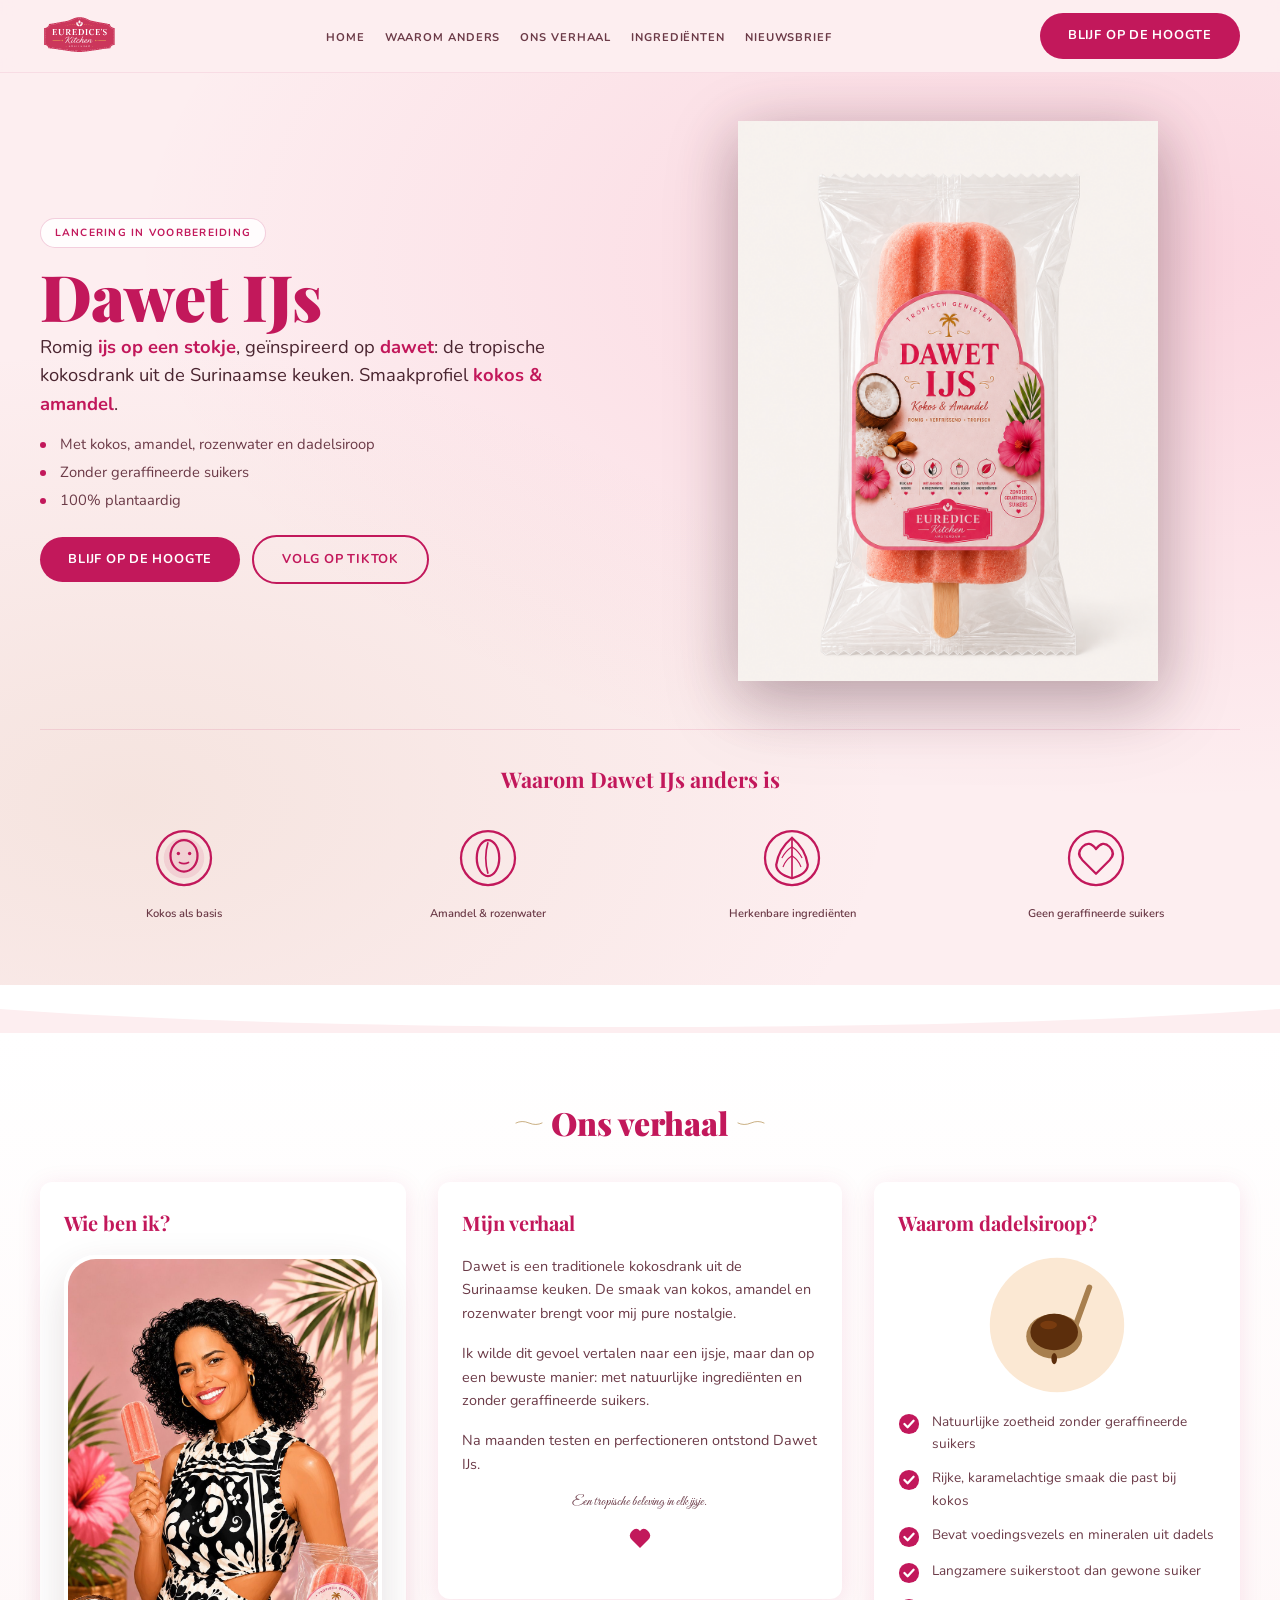
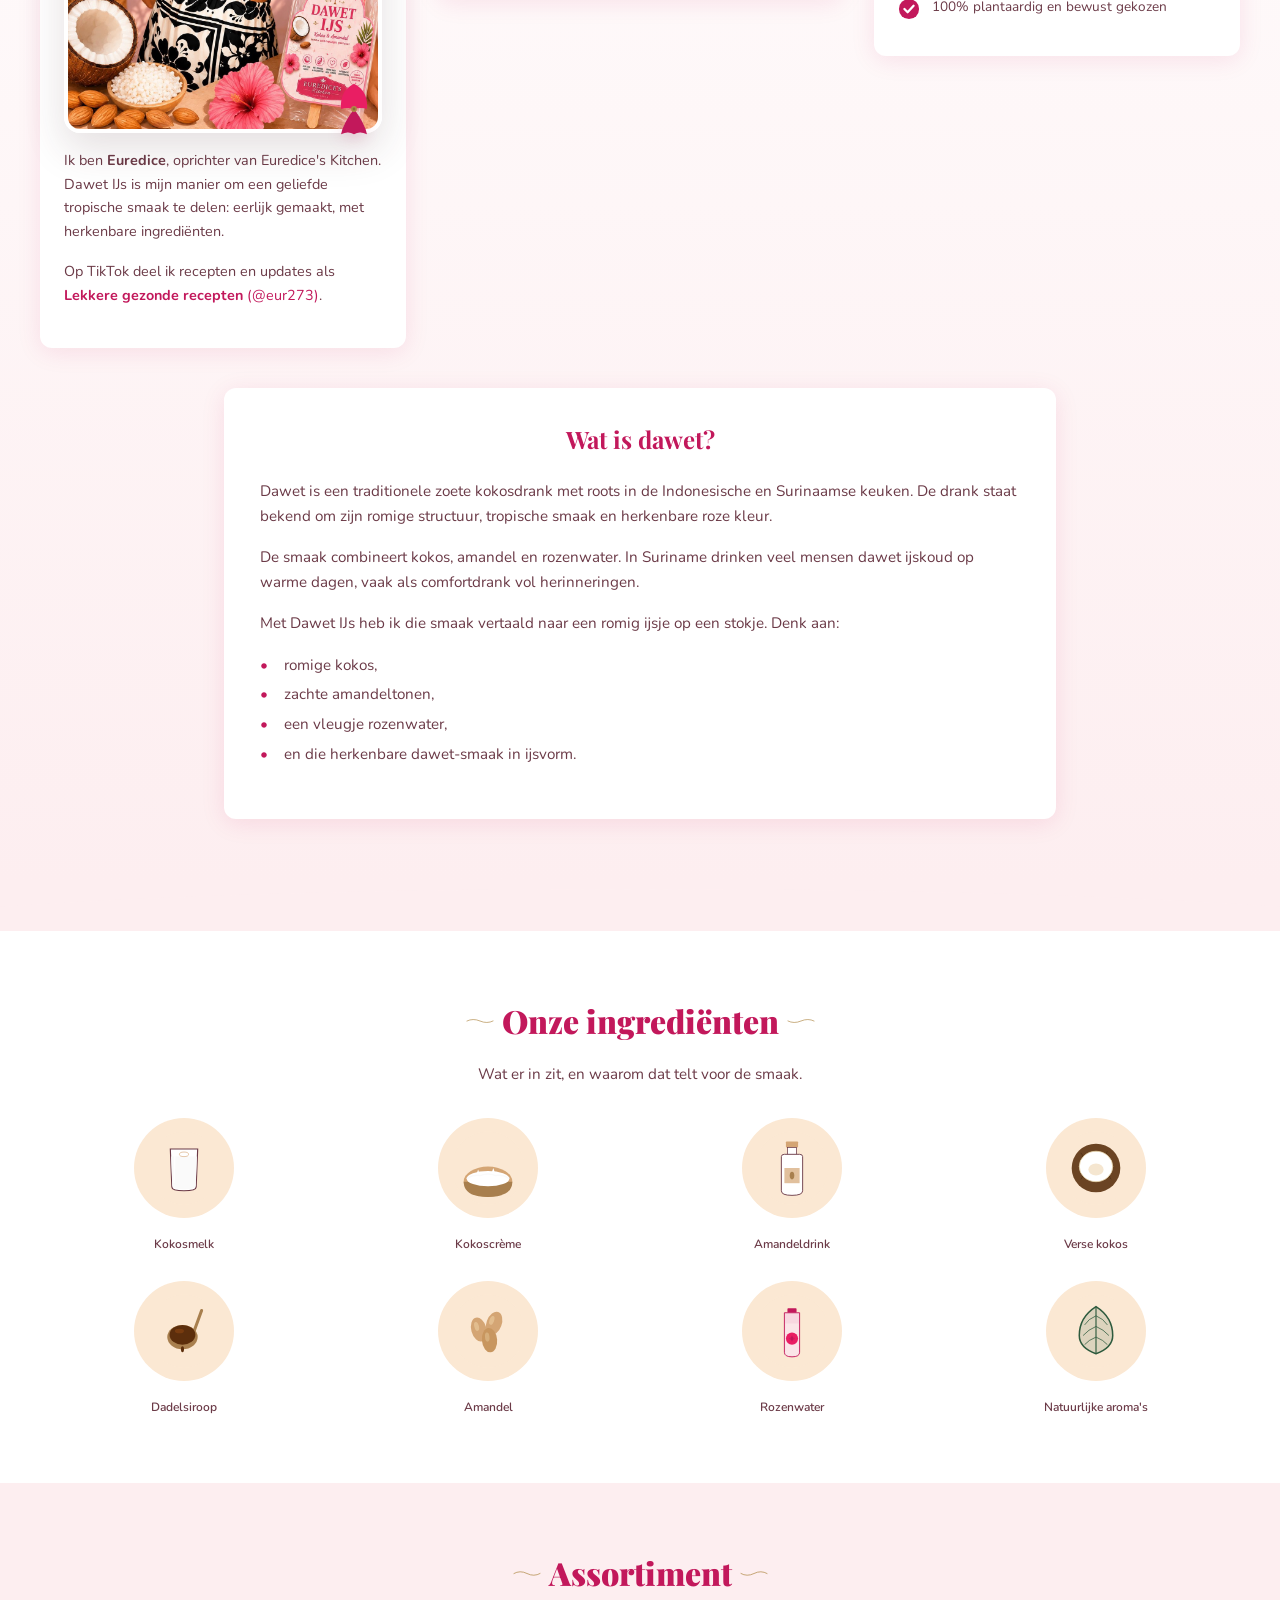
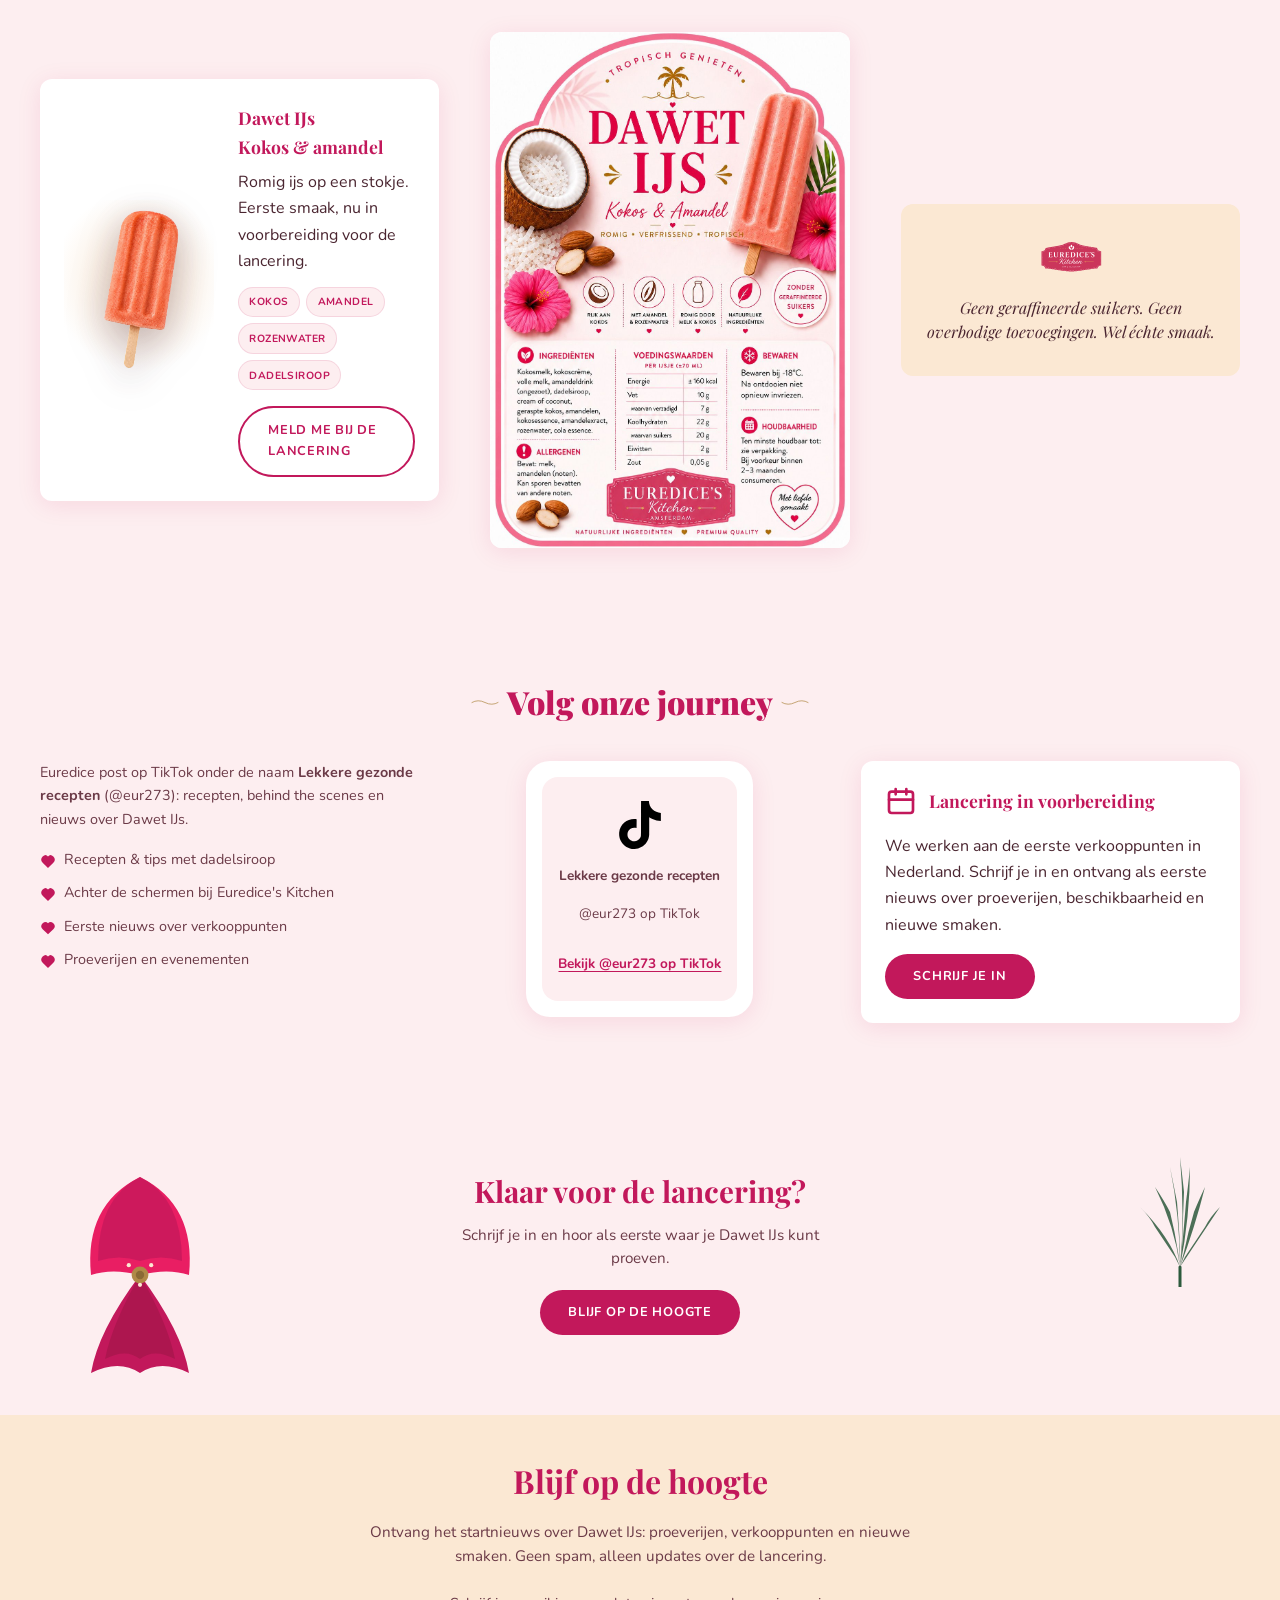
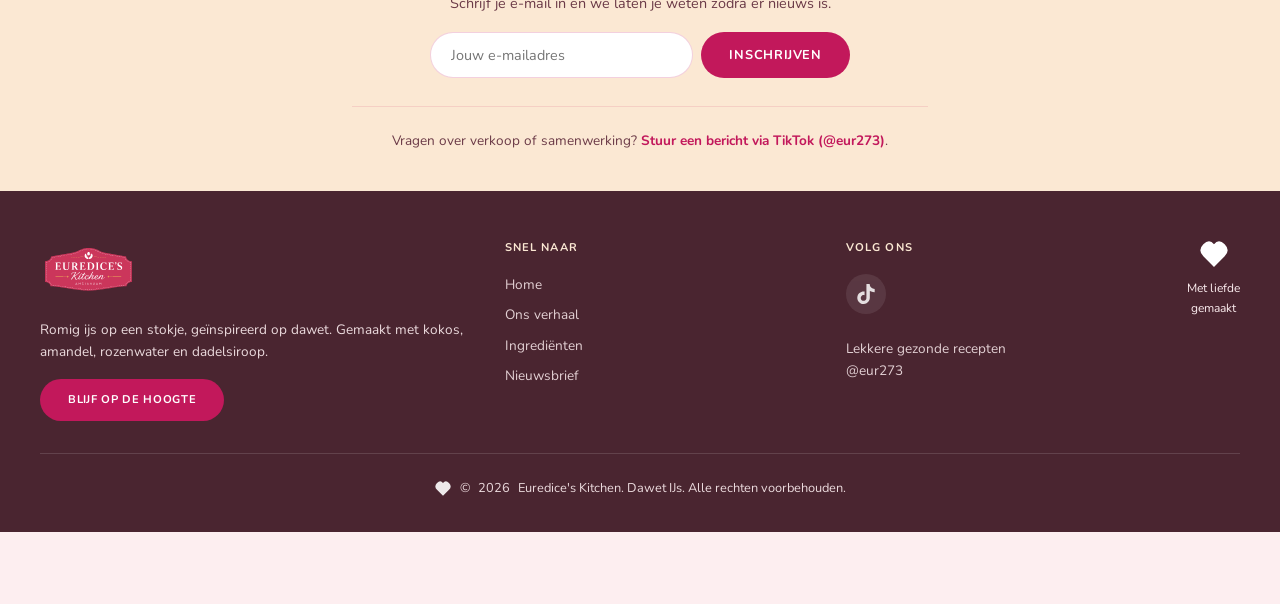
==== index.html @ ae1cb375 "Replace hero packaging photo with new product image Co-authored-by: Cursor <cursoragent@cursor.com>" ====
<!DOCTYPE html>
<html lang="nl">
<head>
  <meta charset="UTF-8">
  <meta name="viewport" content="width=device-width, initial-scale=1.0">
  <meta name="description" content="Dawet IJs: romig ijs op een stokje, geïnspireerd op dawet. Met kokos, amandel, rozenwater en dadelsiroop, zonder geraffineerde suikers. Schrijf je in voor het startnieuws.">
  <title>Dawet IJs | Romig ijs op een stokje | Euredice's Kitchen</title>
  <link rel="icon" href="assets/logo/euredices-kitchen-logo.svg" type="image/svg+xml">
  <link rel="preconnect" href="https://fonts.googleapis.com">
  <link rel="preconnect" href="https://fonts.gstatic.com" crossorigin>
  <link href="https://fonts.googleapis.com/css2?family=Great+Vibes&family=Nunito:wght@400;600;700&family=Playfair+Display:wght@700;900&display=swap" rel="stylesheet">
  <link rel="stylesheet" href="css/styles.css">
</head>
<body class="has-mobile-bar">

  <header class="site-header">
    <div class="container header-inner">
      <a href="#home" class="logo-link" aria-label="Euredice's Kitchen, naar boven">
        <img src="assets/logo/euredices-kitchen-logo.svg" alt="Euredice's Kitchen" width="1536" height="1024">
      </a>
      <nav class="main-nav" id="main-nav" aria-label="Hoofdnavigatie">
        <ul>
          <li><a href="#home">Home</a></li>
          <li><a href="#waarom">Waarom anders</a></li>
          <li><a href="#verhaal">Ons verhaal</a></li>
          <li><a href="#ingredienten">Ingrediënten</a></li>
          <li><a href="#nieuwsbrief">Nieuwsbrief</a></li>
        </ul>
        <p class="nav-mobile-cta">
          <a href="#nieuwsbrief" class="btn btn-primary">Blijf op de hoogte</a>
        </p>
      </nav>
      <a href="#nieuwsbrief" class="btn btn-primary header-cta">Blijf op de hoogte</a>
      <button type="button" class="nav-toggle" aria-label="Menu openen" aria-expanded="false" id="nav-toggle">
        <span></span><span></span><span></span>
      </button>
    </div>
  </header>

  <main>
    <!-- Hero -->
    <section class="hero section" id="home">
      <div class="container">
        <div class="hero-grid">
          <div class="hero-content">
            <p class="hero-badge">Lancering in voorbereiding</p>
            <h1 class="hero-title">Dawet IJs</h1>
            <p class="hero-lead">
              Romig <strong>ijs op een stokje</strong>, geïnspireerd op <strong>dawet</strong>: de tropische
              kokosdrank uit de Surinaamse keuken. Smaakprofiel <strong>kokos &amp; amandel</strong>.
            </p>
            <ul class="hero-points">
              <li>Met kokos, amandel, rozenwater en dadelsiroop</li>
              <li>Zonder geraffineerde suikers</li>
              <li>100% plantaardig</li>
            </ul>
            <div class="hero-actions">
              <a href="#nieuwsbrief" class="btn btn-primary">Blijf op de hoogte</a>
              <a href="https://www.tiktok.com/@eur273" class="btn btn-outline" target="_blank" rel="noopener noreferrer">Volg op TikTok</a>
            </div>
          </div>
          <div class="hero-visual">
            <div class="hero-product" aria-label="Dawet IJs verpakking kokos en amandel">
              <picture>
                <source
                  type="image/png"
                  srcset="assets/images/products/verpakking-voorkant.png 1086w">
                <img
                  class="hero-product__img"
                  src="assets/images/products/verpakking-voorkant.jpg"
                  srcset="assets/images/products/verpakking-voorkant.jpg 1086w"
                  sizes="(max-width: 480px) min(90vw, 360px), 420px"
                  width="1086"
                  height="1448"
                  alt="Dawet IJs verpakking, kokos en amandel"
                  fetchpriority="high"
                  decoding="async">
              </picture>
            </div>
          </div>
        </div>

        <div class="hero-why" id="waarom">
          <h2 class="hero-why__title">Waarom Dawet IJs anders is</h2>
          <div class="benefits-row">
            <article class="benefit-item">
              <img src="assets/benefits/benefit-coconut.svg" alt="" width="72" height="72">
              <p>Kokos als basis</p>
            </article>
            <article class="benefit-item">
              <img src="assets/benefits/benefit-almond.svg" alt="" width="72" height="72">
              <p>Amandel &amp; rozenwater</p>
            </article>
            <article class="benefit-item">
              <img src="assets/benefits/benefit-natural.svg" alt="" width="72" height="72">
              <p>Herkenbare ingrediënten</p>
            </article>
            <article class="benefit-item">
              <img src="assets/benefits/benefit-no-sugar.svg" alt="" width="72" height="72">
              <p>Geen geraffineerde suikers</p>
            </article>
          </div>
        </div>

      </div>
    </section>

    <div class="wave-divider wave-divider--down" aria-hidden="true"></div>

    <!-- About & story & dates -->
    <section class="section section--cream" id="verhaal">
      <div class="container">
        <h2 class="section-title">
          <img src="assets/icons/ornament-left.svg" alt="" class="ornament" width="28" height="28" aria-hidden="true">
          Ons verhaal
          <img src="assets/icons/ornament-right.svg" alt="" class="ornament" width="28" height="28" aria-hidden="true">
        </h2>
        <div class="about-row">
          <article class="about-card">
            <h2>Wie ben ik?</h2>
            <div class="portrait-frame">
              <img
                class="portrait-frame__photo"
                src="assets/images/people/euredice.jpg"
                srcset="assets/images/people/euredice.jpg 1023w"
                sizes="(max-width: 480px) 88vw, 380px"
                width="1023"
                height="1537"
                alt="Euredice, oprichter van Euredice's Kitchen, met Dawet IJs"
                loading="lazy"
                decoding="async">
              <img src="assets/decoratives/hibiscus-small.svg" alt="" class="portrait-frame__accent" width="72" aria-hidden="true">
            </div>
            <p>
              Ik ben <strong>Euredice</strong>, oprichter van Euredice's Kitchen. Dawet IJs is mijn manier om
              een geliefde tropische smaak te delen: eerlijk gemaakt, met herkenbare ingrediënten.
            </p>
            <p class="tiktok-account">
              Op TikTok deel ik recepten en updates als
              <a href="https://www.tiktok.com/@eur273" target="_blank" rel="noopener noreferrer"><strong>Lekkere gezonde recepten</strong> (@eur273)</a>.
            </p>
          </article>

          <article class="story-card">
            <h2>Mijn verhaal</h2>
            <p>
              Dawet is een traditionele kokosdrank uit de Surinaamse keuken. De smaak van kokos,
              amandel en rozenwater brengt voor mij pure nostalgie.
            </p>
            <p>
              Ik wilde dit gevoel vertalen naar een ijsje, maar dan op een bewuste manier: met
              natuurlijke ingrediënten en zonder geraffineerde suikers.
            </p>
            <p>Na maanden testen en perfectioneren ontstond Dawet IJs.</p>
            <p class="story-script">Een tropische beleving in elk ijsje.</p>
            <p class="story-card__heart" aria-hidden="true">
              <img src="assets/icons/heart.svg" alt="" width="24" height="24">
            </p>
          </article>

          <article class="dates-card" id="dadelsiroop">
            <h2>Waarom dadelsiroop?</h2>
            <div class="dates-visual">
              <img src="assets/ingredients/ingredient-dadelsiroop.svg" alt="Dadelsiroop illustratie" width="140" height="140">
            </div>
            <ul class="dates-list">
              <li>
                <img src="assets/icons/check-circle.svg" alt="" width="22" height="22">
                <span>Natuurlijke zoetheid zonder geraffineerde suikers</span>
              </li>
              <li>
                <img src="assets/icons/check-circle.svg" alt="" width="22" height="22">
                <span>Rijke, karamelachtige smaak die past bij kokos</span>
              </li>
              <li>
                <img src="assets/icons/check-circle.svg" alt="" width="22" height="22">
                <span>Bevat voedingsvezels en mineralen uit dadels</span>
              </li>
              <li>
                <img src="assets/icons/check-circle.svg" alt="" width="22" height="22">
                <span>Langzamere suikerstoot dan gewone suiker</span>
              </li>
              <li>
                <img src="assets/icons/check-circle.svg" alt="" width="22" height="22">
                <span>100% plantaardig en bewust gekozen</span>
              </li>
            </ul>
          </article>
        </div>

        <article class="dawet-story" id="dawet">
          <h2>Wat is dawet?</h2>
          <p>
          Dawet is een traditionele zoete kokosdrank met roots in de Indonesische en Surinaamse keuken.
          De drank staat bekend om zijn romige structuur, tropische smaak en herkenbare roze kleur.
          </p>
          <p>
          De smaak combineert kokos, amandel en rozenwater. In Suriname drinken veel mensen dawet
          ijskoud op warme dagen, vaak als comfortdrank vol herinneringen.
          </p>
          <p>
          Met Dawet IJs heb ik die smaak vertaald naar een romig ijsje op een stokje. Denk aan:
          </p>
          <ul class="dawet-story__list">
          <li>romige kokos,</li>
          <li>zachte amandeltonen,</li>
          <li>een vleugje rozenwater,</li>
          <li>en die herkenbare dawet-smaak in ijsvorm.</li>
          </ul>
        </article>
      </div>
    </section>



    <div class="wave-divider wave-divider--up" aria-hidden="true"></div>

    <!-- Ingredients -->
    <section class="section ingredients-section" id="ingredienten">
      <div class="container">
        <h2 class="section-title">
          <img src="assets/icons/ornament-left.svg" alt="" class="ornament" width="28" height="28" aria-hidden="true">
          Onze ingrediënten
          <img src="assets/icons/ornament-right.svg" alt="" class="ornament" width="28" height="28" aria-hidden="true">
        </h2>
        <p class="section-lead">Wat er in zit, en waarom dat telt voor de smaak.</p>
        <div class="ingredients-grid">
          <div class="ingredient-item">
            <div class="icon-wrap"><img src="assets/ingredients/ingredient-kokosmelk.svg" alt=""></div>
            <span>Kokosmelk</span>
          </div>
          <div class="ingredient-item">
            <div class="icon-wrap"><img src="assets/ingredients/ingredient-kokoscreme.svg" alt=""></div>
            <span>Kokoscrème</span>
          </div>
          <div class="ingredient-item">
            <div class="icon-wrap"><img src="assets/ingredients/ingredient-amandeldrink.svg" alt=""></div>
            <span>Amandeldrink</span>
          </div>
          <div class="ingredient-item">
            <div class="icon-wrap"><img src="assets/ingredients/ingredient-verse-kokos.svg" alt=""></div>
            <span>Verse kokos</span>
          </div>
          <div class="ingredient-item">
            <div class="icon-wrap"><img src="assets/ingredients/ingredient-dadelsiroop.svg" alt=""></div>
            <span>Dadelsiroop</span>
          </div>
          <div class="ingredient-item">
            <div class="icon-wrap"><img src="assets/ingredients/ingredient-amandel.svg" alt=""></div>
            <span>Amandel</span>
          </div>
          <div class="ingredient-item">
            <div class="icon-wrap"><img src="assets/ingredients/ingredient-rozenwater.svg" alt=""></div>
            <span>Rozenwater</span>
          </div>
          <div class="ingredient-item">
            <div class="icon-wrap"><img src="assets/ingredients/ingredient-aromas.svg" alt=""></div>
            <span>Natuurlijke aroma's</span>
          </div>
        </div>
      </div>
    </section>

    <!-- Assortiment -->
    <section class="section" id="assortiment">
      <div class="container">
        <h2 class="section-title">
          <img src="assets/icons/ornament-left.svg" alt="" class="ornament" width="28" height="28" aria-hidden="true">
          Assortiment
          <img src="assets/icons/ornament-right.svg" alt="" class="ornament" width="28" height="28" aria-hidden="true">
        </h2>
        <div class="assortiment-grid">
          <article class="assortiment-product">
            <div class="product-photo">
              <picture>
                <source
                  type="image/png"
                  srcset="assets/images/products/ijsje-stok.png 1086w">
                <img
                  src="assets/images/products/ijsje-stok.jpg"
                  srcset="assets/images/products/ijsje-stok.jpg 1086w"
                  sizes="160px"
                  width="1086"
                  height="1448"
                  alt="Dawet IJs op een stokje"
                  loading="lazy"
                  decoding="async">
              </picture>
            </div>
            <div>
              <h3>Dawet IJs<br>Kokos &amp; amandel</h3>
              <p>Romig ijs op een stokje. Eerste smaak, nu in voorbereiding voor de lancering.</p>
              <ul class="flavor-tags">
                <li>Kokos</li>
                <li>Amandel</li>
                <li>Rozenwater</li>
                <li>Dadelsiroop</li>
              </ul>
              <a href="#nieuwsbrief" class="btn btn-outline">Meld me bij de lancering</a>
            </div>
          </article>
          <div class="product-label-card">
            <img
              src="assets/images/products/verpakking-label.jpg"
              srcset="assets/images/products/verpakking-label.jpg 1047w"
              sizes="(max-width: 520px) 90vw, 360px"
              width="1047"
              height="1501"
              alt="Dawet IJs verpakking, ingrediënten en voedingswaarden"
              loading="lazy"
              decoding="async">
          </div>
          <aside class="quote-card">
            <img src="assets/logo/euredices-kitchen-logo.svg" alt="" class="quote-card__logo" width="1536" height="1024" aria-hidden="true">
            <blockquote>
              Geen geraffineerde suikers. Geen overbodige toevoegingen. Wel échte smaak.
            </blockquote>
          </aside>
        </div>
      </div>
    </section>

    <!-- Journey -->
    <section class="section" id="journey">
      <div class="container">
        <h2 class="section-title">
          <img src="assets/icons/ornament-left.svg" alt="" class="ornament" width="28" height="28" aria-hidden="true">
          Volg onze journey
          <img src="assets/icons/ornament-right.svg" alt="" class="ornament" width="28" height="28" aria-hidden="true">
        </h2>
        <div class="journey-grid">
          <article>
            <p class="journey-intro">
              Euredice post op TikTok onder de naam <strong>Lekkere gezonde recepten</strong>
              (@eur273): recepten, behind the scenes en nieuws over Dawet IJs.
            </p>
            <ul class="journey-list">
              <li><img src="assets/icons/heart.svg" alt="" width="16" height="16"> Recepten &amp; tips met dadelsiroop</li>
              <li><img src="assets/icons/heart.svg" alt="" width="16" height="16"> Achter de schermen bij Euredice's Kitchen</li>
              <li><img src="assets/icons/heart.svg" alt="" width="16" height="16"> Eerste nieuws over verkooppunten</li>
              <li><img src="assets/icons/heart.svg" alt="" width="16" height="16"> Proeverijen en evenementen</li>
            </ul>
          </article>
          <div class="phone-mockup">
            <div class="phone-mockup-inner">
              <img src="assets/social/tiktok.svg" alt="" class="social-large" width="48" height="48">
              <p><strong>Lekkere gezonde recepten</strong></p>
              <p class="tiktok-handle">@eur273 op TikTok</p>
              <a href="https://www.tiktok.com/@eur273" class="link-secondary" target="_blank" rel="noopener noreferrer">Bekijk @eur273 op TikTok</a>
            </div>
          </div>
          <article class="coming-card" id="lancering">
            <div class="icon-title">
              <img src="assets/icons/calendar.svg" alt="" width="32" height="32">
              <h3>Lancering in voorbereiding</h3>
            </div>
            <p>
              We werken aan de eerste verkooppunten in Nederland. Schrijf je in en ontvang als eerste
              nieuws over proeverijen, beschikbaarheid en nieuwe smaken.
            </p>
            <a href="#nieuwsbrief" class="btn btn-primary">Schrijf je in</a>
          </article>
        </div>
      </div>
    </section>

    <!-- Teaser -->
    <section class="teaser-section" aria-label="Aankondiging">
      <img src="assets/decoratives/hibiscus-large.svg" alt="" class="teaser-decor teaser-decor--left" width="280" height="280" aria-hidden="true">
      <img src="assets/decoratives/palm-fan.svg" alt="" class="teaser-decor teaser-decor--right" width="200" height="200" aria-hidden="true">
      <div class="teaser-section__inner">
        <h2 class="teaser-section__title">Klaar voor de lancering?</h2>
        <p class="teaser-section__text">Schrijf je in en hoor als eerste waar je Dawet IJs kunt proeven.</p>
        <a href="#nieuwsbrief" class="btn btn-primary">Blijf op de hoogte</a>
      </div>
    </section>
  </main>

  <!-- Contact -->
  <section class="contact-section" id="contact" aria-label="Nieuwsbrief en contact">
    <div class="container contact-section__inner">
      <h2 class="contact-section__title" id="nieuwsbrief">Blijf op de hoogte</h2>
      <p class="contact-section__intro">
        Ontvang het startnieuws over Dawet IJs: proeverijen, verkooppunten en nieuwe smaken.
        Geen spam, alleen updates over de lancering.
      </p>

      <div class="contact-newsletter">
        <p class="contact-newsletter__text">Schrijf je e-mail in en we laten je weten zodra er nieuws is.</p>
        <p class="newsletter-feedback newsletter-feedback--ok" id="newsletter-ok" hidden role="status">
          Bedankt! Je bent aangemeld.
        </p>
        <p class="newsletter-feedback newsletter-feedback--err" id="newsletter-err" hidden role="alert">
          Aanmelden lukte niet. Probeer het later opnieuw of stuur een bericht via TikTok.
        </p>
        <form class="newsletter-form" action="/api/aanmelden" method="POST">
          <label for="email" class="visually-hidden">E-mailadres voor de nieuwsbrief</label>
          <input type="email" id="email" name="email" placeholder="Jouw e-mailadres" required autocomplete="email">
          <button type="submit" class="btn btn-primary">Inschrijven</button>
        </form>
      </div>

      <p class="contact-section__secondary">
        Vragen over verkoop of samenwerking?
        <a href="https://www.tiktok.com/@eur273" target="_blank" rel="noopener noreferrer">Stuur een bericht via TikTok (@eur273)</a>.
      </p>
    </div>
  </section>

  <footer class="site-footer">
    <div class="container">
      <div class="footer-grid">
        <div class="footer-brand">
          <img src="assets/logo/euredices-kitchen-logo.svg" alt="Euredice's Kitchen" width="1536" height="1024">
          <p>
            Romig ijs op een stokje, geïnspireerd op dawet. Gemaakt met kokos, amandel, rozenwater
            en dadelsiroop.
          </p>
          <a href="#nieuwsbrief" class="btn btn-primary footer-brand__cta">Blijf op de hoogte</a>
        </div>
        <div class="footer-col">
          <h4>Snel naar</h4>
          <ul>
            <li><a href="#home">Home</a></li>
            <li><a href="#verhaal">Ons verhaal</a></li>
            <li><a href="#ingredienten">Ingrediënten</a></li>
            <li><a href="#nieuwsbrief">Nieuwsbrief</a></li>
          </ul>
        </div>
        <div class="footer-col">
          <h4>Volg ons</h4>
          <div class="social-links">
            <a href="https://www.tiktok.com/@eur273" target="_blank" rel="noopener noreferrer" aria-label="TikTok">
              <img src="assets/social/tiktok.svg" alt="" width="20" height="20">
            </a>
          </div>
          <p style="margin-top: 1rem; font-size: 0.85rem; opacity: 0.85;">
            Lekkere gezonde recepten<br>@eur273
          </p>
        </div>
        <div class="footer-love-col">
          <img src="assets/icons/heart.svg" alt="" width="32" height="32">
          <span>Met liefde<br>gemaakt</span>
        </div>
      </div>
      <p class="made-with-love">
        <img src="assets/icons/heart.svg" alt="" width="18" height="18" aria-hidden="true">
        © <span id="year"></span> Euredice's Kitchen. Dawet IJs. Alle rechten voorbehouden.
      </p>
    </div>
  </footer>

  <aside class="mobile-bar" aria-label="Snelle acties">
    <a href="https://www.tiktok.com/@eur273" class="mobile-bar__link" target="_blank" rel="noopener noreferrer">
      <img src="assets/social/tiktok.svg" alt="" width="22" height="22">
      TikTok
    </a>
    <a href="#nieuwsbrief" class="mobile-bar__cta btn btn-primary">Blijf op de hoogte</a>
  </aside>

  <style>
    .visually-hidden {
      position: absolute;
      width: 1px;
      height: 1px;
      padding: 0;
      margin: -1px;
      overflow: hidden;
      clip: rect(0, 0, 0, 0);
      border: 0;
    }
  </style>
  <script>
    document.getElementById('year').textContent = new Date().getFullYear();

    var toggle = document.getElementById('nav-toggle');
    var nav = document.getElementById('main-nav');
    toggle.addEventListener('click', function () {
      var open = nav.classList.toggle('is-open');
      toggle.setAttribute('aria-expanded', open);
    });
    nav.querySelectorAll('a').forEach(function (link) {
      link.addEventListener('click', function () {
        nav.classList.remove('is-open');
        toggle.setAttribute('aria-expanded', 'false');
      });
    });

    (function () {
      var params = new URLSearchParams(window.location.search);
      var ok = document.getElementById('newsletter-ok');
      var err = document.getElementById('newsletter-err');
      if (params.get('bedankt') === '1' && ok) {
        ok.hidden = false;
      } else if (params.get('fout') && err) {
        err.hidden = false;
      }
    })();
  </script>
</body>
</html>
---- css/styles.css ----
/* Dawet IJs — brand styles */

:root {
  --pink-paper: #fdeef0;
  --pink-soft: #fbe8d3;
  --pink-deep: #c2185b;
  --pink-bright: #e91e63;
  --gold: #b08947;
  --green-leaf: #2d5a3d;
  --text: #4a2530;
  --text-muted: #6b3a47;
  --footer-bg: #4a2530;
  --white: #ffffff;
  --shadow: 0 4px 24px rgba(194, 24, 91, 0.1);
  --radius-pill: 9999px;
  --radius-card: 12px;
  --font-serif: "Playfair Display", Georgia, serif;
  --font-sans: "Nunito", system-ui, sans-serif;
  --font-script: "Great Vibes", cursive;
  --max-width: 1200px;
  --header-h: 72px;
  /* Native euredice.png dimensions — cap display so we never upscale */
  --photo-native-w: 1023;
  --photo-native-h: 1537;
  --photo-max-w: 1023px;
  --photo-hero-w: 400px;
  --photo-about-w: 380px;
  --photo-lifestyle-w: 480px;
}

*,
*::before,
*::after {
  box-sizing: border-box;
  margin: 0;
  padding: 0;
}

html {
  scroll-behavior: smooth;
}

body {
  font-family: var(--font-sans);
  font-size: 1rem;
  line-height: 1.65;
  color: var(--text);
  background: var(--pink-paper);
  overflow-x: hidden;
}

body.has-mobile-bar {
  padding-bottom: calc(4.5rem + env(safe-area-inset-bottom, 0px));
}

.section--cream {
  background: linear-gradient(180deg, var(--white) 0%, var(--pink-paper) 100%);
}

img {
  max-width: 100%;
  height: auto;
  display: block;
}

a {
  color: var(--pink-deep);
  text-decoration: none;
}

a:hover {
  text-decoration: underline;
}

.container {
  width: min(100% - 2rem, var(--max-width));
  margin-inline: auto;
}

.section {
  padding: 4rem 0;
  position: relative;
}

.section-title {
  font-family: var(--font-serif);
  font-weight: 900;
  font-size: clamp(1.5rem, 3vw, 2rem);
  color: var(--pink-deep);
  text-align: center;
  margin-bottom: 2rem;
  display: flex;
  align-items: center;
  justify-content: center;
  gap: 0.5rem;
}

.section-title .ornament {
  width: 28px;
  height: auto;
  flex-shrink: 0;
}

/* Buttons */
.btn {
  display: inline-flex;
  align-items: center;
  justify-content: center;
  gap: 0.5rem;
  padding: 0.75rem 1.75rem;
  font-family: var(--font-sans);
  font-weight: 700;
  font-size: 0.8rem;
  letter-spacing: 0.06em;
  text-transform: uppercase;
  text-decoration: none;
  border: none;
  border-radius: var(--radius-pill);
  cursor: pointer;
  transition: transform 0.2s, box-shadow 0.2s, background 0.2s;
}

.btn:hover {
  text-decoration: none;
  transform: translateY(-1px);
  box-shadow: 0 6px 20px rgba(194, 24, 91, 0.25);
}

.btn-primary {
  background: var(--pink-deep);
  color: var(--white);
}

.btn-primary:hover {
  background: var(--pink-bright);
  color: var(--white);
}

.btn-outline {
  background: transparent;
  color: var(--pink-deep);
  border: 2px solid var(--pink-deep);
}

/* Header */
.site-header {
  position: sticky;
  top: 0;
  z-index: 100;
  background: rgba(253, 238, 240, 0.95);
  backdrop-filter: blur(8px);
  border-bottom: 1px solid rgba(194, 24, 91, 0.08);
}

.header-inner {
  position: relative;
  display: flex;
  align-items: center;
  justify-content: space-between;
  gap: 1rem;
  min-height: var(--header-h);
}

.logo-link {
  flex-shrink: 0;
}

.logo-link img {
  display: block;
  height: clamp(40px, 10vw, 52px);
  width: auto;
  max-width: min(240px, 62vw);
}

.nav-toggle {
  display: none;
  background: none;
  border: none;
  cursor: pointer;
  padding: 0.5rem;
}

.nav-toggle span {
  display: block;
  width: 24px;
  height: 2px;
  background: var(--pink-deep);
  margin: 5px 0;
  transition: 0.3s;
}

.main-nav ul {
  display: flex;
  flex-wrap: wrap;
  list-style: none;
  gap: 0.25rem 1.25rem;
}

.main-nav a {
  font-size: 0.7rem;
  font-weight: 700;
  letter-spacing: 0.08em;
  text-transform: uppercase;
  color: var(--text-muted);
  text-decoration: none;
}

.main-nav a:hover {
  color: var(--pink-deep);
  text-decoration: none;
}

.header-cta {
  flex-shrink: 0;
}

.header-cta .btn {
  padding: 0.6rem 1.25rem;
  font-size: 0.7rem;
}

/* Wave dividers */
.wave-divider {
  height: 48px;
  background: var(--pink-paper);
}

.wave-divider--down {
  background-color: var(--white);
  mask-image: url("data:image/svg+xml,%3Csvg xmlns='http://www.w3.org/2000/svg' viewBox='0 0 1200 48' preserveAspectRatio='none'%3E%3Cpath fill='%23000' d='M0 0h1200v24C900 48 300 48 0 24V0z'/%3E%3C/svg%3E");
  mask-size: 100% 100%;
}

.wave-divider--up {
  background-color: var(--pink-paper);
  mask-image: url("data:image/svg+xml,%3Csvg xmlns='http://www.w3.org/2000/svg' viewBox='0 0 1200 48' preserveAspectRatio='none'%3E%3Cpath fill='%23000' d='M0 48h1200V24C900 0 300 0 0 24v24z'/%3E%3C/svg%3E");
  mask-size: 100% 100%;
}

/* Hero */
.hero {
  padding: 3rem 0 4rem;
  overflow: hidden;
  background:
    radial-gradient(ellipse 80% 60% at 90% 20%, rgba(233, 30, 99, 0.12), transparent),
    radial-gradient(ellipse 60% 50% at 10% 80%, rgba(176, 137, 71, 0.1), transparent),
    var(--pink-paper);
}

.hero-grid {
  display: grid;
  grid-template-columns: 1fr 1fr;
  gap: 2rem;
  align-items: center;
}

.hero-badge {
  display: inline-block;
  font-size: 0.65rem;
  font-weight: 700;
  letter-spacing: 0.12em;
  text-transform: uppercase;
  color: var(--pink-deep);
  background: rgba(255, 255, 255, 0.85);
  border: 1px solid rgba(194, 24, 91, 0.2);
  border-radius: var(--radius-pill);
  padding: 0.35rem 0.85rem;
  margin-bottom: 0.85rem;
}

.hero-lead {
  font-size: clamp(1rem, 2.2vw, 1.15rem);
  line-height: 1.55;
  color: var(--text);
  max-width: 34rem;
  margin-bottom: 1rem;
}

.hero-lead strong {
  color: var(--pink-deep);
  font-weight: 700;
}

.hero-points {
  list-style: none;
  margin: 0 0 1.5rem;
  padding: 0;
  max-width: 34rem;
}

.hero-points li {
  position: relative;
  padding-left: 1.25rem;
  margin-bottom: 0.4rem;
  font-size: 0.92rem;
  color: var(--text-muted);
  line-height: 1.45;
}

.hero-points li::before {
  content: "";
  position: absolute;
  left: 0;
  top: 0.55em;
  width: 6px;
  height: 6px;
  border-radius: 50%;
  background: var(--pink-deep);
}

.hero-actions {
  display: flex;
  flex-wrap: wrap;
  gap: 0.75rem;
  align-items: center;
}

.hero-why {
  margin-top: 3rem;
  padding-top: 2rem;
  border-top: 1px solid rgba(194, 24, 91, 0.12);
}

.hero-why__title {
  font-family: var(--font-serif);
  font-size: clamp(1.1rem, 2.5vw, 1.35rem);
  font-weight: 700;
  color: var(--pink-deep);
  text-align: center;
  margin-bottom: 1.5rem;
}

.hero-why .benefits-row {
  margin-top: 0;
  padding-top: 0;
  border-top: none;
}

.section-lead {
  text-align: center;
  max-width: 32rem;
  margin: -1rem auto 2rem;
  font-size: 0.95rem;
  color: var(--text-muted);
  line-height: 1.5;
}

.link-secondary {
  display: inline-block;
  margin-top: 0.75rem;
  font-size: 0.85rem;
  font-weight: 700;
  color: var(--pink-deep);
  text-decoration: underline;
  text-underline-offset: 3px;
}

.link-secondary:hover {
  color: var(--pink-bright);
}

.coming-card .btn {
  margin-top: 1rem;
}

#nieuwsbrief,
#waarom,
#lancering {
  scroll-margin-top: calc(var(--header-h) + 1rem);
}

.hero-title {
  font-family: var(--font-serif);
  font-weight: 900;
  font-size: clamp(2.5rem, 6vw, 4rem);
  color: var(--pink-deep);
  line-height: 1.05;
  margin-bottom: 0.25rem;
}

.hero-flavor {
  font-family: var(--font-serif);
  font-size: clamp(1.25rem, 2.5vw, 1.75rem);
  color: var(--gold);
  margin-bottom: 0.75rem;
}

.hero-sub {
  font-size: 0.75rem;
  font-weight: 700;
  letter-spacing: 0.15em;
  color: var(--pink-deep);
  margin-bottom: 1.5rem;
}

.hero-visual {
  position: relative;
  display: flex;
  justify-content: center;
}

/* Hero — productfoto verpakking (transparante PNG) */
.hero-product {
  position: relative;
  width: min(100%, 420px);
  margin-inline: auto;
  display: flex;
  justify-content: center;
  align-items: center;
}

.hero-product::before {
  content: "";
  position: absolute;
  inset: 8% 5% 0;
  background: radial-gradient(
    ellipse 85% 75% at 50% 42%,
    rgba(251, 232, 211, 0.95) 0%,
    rgba(253, 238, 240, 0.5) 45%,
    transparent 72%
  );
  z-index: 0;
  pointer-events: none;
}

.hero-product picture,
.hero-product__img {
  position: relative;
  z-index: 1;
  width: 100%;
  height: auto;
  object-fit: contain;
  filter: drop-shadow(0 16px 32px rgba(74, 37, 48, 0.22));
}

/* Legacy showcase (unused) */
.hero-showcase {
  position: relative;
  width: min(100%, 340px);
  aspect-ratio: 1;
  margin-inline: auto;
}

.hero-showcase__glow {
  position: absolute;
  inset: 8%;
  border-radius: 50%;
  background: radial-gradient(circle, rgba(251, 232, 211, 0.95) 0%, rgba(253, 238, 240, 0.4) 70%);
  animation: pulse-glow 5s ease-in-out infinite;
}

@keyframes pulse-glow {
  0%, 100% { transform: scale(1); opacity: 1; }
  50% { transform: scale(1.04); opacity: 0.85; }
}

.hero-showcase__logo {
  position: absolute;
  left: 50%;
  top: 50%;
  transform: translate(-50%, -52%);
  width: 48%;
  z-index: 2;
  filter: drop-shadow(0 8px 16px rgba(194, 24, 91, 0.15));
}

.hero-showcase__flower {
  position: absolute;
  z-index: 1;
  pointer-events: none;
}

.hero-showcase__flower--1 {
  top: -4%;
  right: -6%;
  width: 34%;
}

.hero-showcase__flower--2 {
  bottom: 2%;
  left: -8%;
  width: 30%;
}

.hero-orbit {
  position: absolute;
  inset: 0;
  list-style: none;
  animation: orbit-spin 28s linear infinite;
}

.hero-orbit li {
  position: absolute;
  left: 50%;
  top: 50%;
  width: 56px;
  height: 56px;
  margin: -28px;
  animation: orbit-counter 28s linear infinite;
}

.hero-orbit li span {
  display: flex;
  align-items: center;
  justify-content: center;
  width: 100%;
  height: 100%;
  background: var(--white);
  border-radius: 50%;
  padding: 8px;
  box-shadow: var(--shadow);
}

.hero-orbit li:nth-child(1) { transform: rotate(0deg) translateY(-130px); }
.hero-orbit li:nth-child(2) { transform: rotate(90deg) translateY(-130px); }
.hero-orbit li:nth-child(3) { transform: rotate(180deg) translateY(-130px); }
.hero-orbit li:nth-child(4) { transform: rotate(270deg) translateY(-130px); }

.hero-orbit li img {
  width: 100%;
  height: 100%;
  object-fit: contain;
}

@keyframes orbit-spin {
  to { transform: rotate(360deg); }
}

@keyframes orbit-counter {
  to { transform: rotate(-360deg); }
}

.hero-showcase__card {
  position: absolute;
  bottom: -8%;
  left: 50%;
  transform: translateX(-50%);
  z-index: 3;
  background: var(--white);
  border-radius: var(--radius-card);
  padding: 0.75rem 1.25rem;
  text-align: center;
  box-shadow: 0 12px 32px rgba(194, 24, 91, 0.18);
  border: 1px solid rgba(194, 24, 91, 0.08);
  min-width: 200px;
}

.hero-showcase__label {
  display: block;
  font-size: 0.65rem;
  font-weight: 700;
  letter-spacing: 0.12em;
  text-transform: uppercase;
  color: var(--gold);
}

.hero-showcase__name {
  font-family: var(--font-serif);
  font-size: 1.1rem;
  color: var(--pink-deep);
  font-weight: 700;
}

.hero-showcase__note {
  font-size: 0.7rem;
  color: var(--text-muted);
  letter-spacing: 0.08em;
}

.benefits-row {
  display: grid;
  grid-template-columns: repeat(4, 1fr);
  gap: 1rem;
}

.benefit-item {
  text-align: center;
}

.benefit-item img {
  width: 72px;
  height: 72px;
  margin: 0 auto 0.75rem;
}

.benefit-item p {
  font-size: 0.7rem;
  font-weight: 600;
  color: var(--text-muted);
  line-height: 1.35;
}

/* About row */
.about-row {
  display: grid;
  grid-template-columns: 1fr 1.1fr 1fr;
  gap: 2rem;
  align-items: start;
}

.about-card {
  background: var(--white);
  border-radius: var(--radius-card);
  padding: 1.5rem;
  box-shadow: var(--shadow);
}

/* Euredice portrait — only photo on the site */
.portrait-frame {
  position: relative;
  max-width: var(--photo-about-w);
  margin-inline: auto;
  margin-bottom: 1rem;
}

.portrait-frame__photo {
  width: 100%;
  height: auto;
  aspect-ratio: 1023 / 1537;
  object-fit: cover;
  object-position: center 15%;
  border-radius: 2rem 2rem 1rem 1rem;
  box-shadow: 0 16px 40px rgba(74, 37, 48, 0.15);
  border: 4px solid var(--white);
}

.portrait-frame__accent {
  position: absolute;
  bottom: -12px;
  right: -8px;
  width: 72px;
  filter: drop-shadow(0 4px 8px rgba(194, 24, 91, 0.2));
  animation: float-accent 4s ease-in-out infinite;
}

@keyframes float-accent {
  0%, 100% { transform: translateY(0) rotate(-5deg); }
  50% { transform: translateY(-6px) rotate(5deg); }
}

.about-card h2,
.story-card h2,
.dates-card h2 {
  font-family: var(--font-serif);
  font-size: 1.25rem;
  color: var(--pink-deep);
  margin-bottom: 1rem;
}

.about-card p,
.story-card p,
.dates-card p {
  font-size: 0.9rem;
  color: var(--text-muted);
  margin-bottom: 1rem;
}

.story-card {
  background: var(--white);
  border-radius: var(--radius-card);
  padding: 1.5rem;
  box-shadow: var(--shadow);
}

.story-script {
  font-family: var(--font-script);
  font-size: 1.5rem;
  color: var(--pink-deep);
  margin-top: 1rem;
  margin-bottom: 0.5rem;
  line-height: 1.3;
  text-align: center;
}

.story-card__heart {
  text-align: center;
  margin-bottom: 0;
}

.story-card__heart img {
  display: inline-block;
}

.dates-card {
  background: var(--white);
  border-radius: var(--radius-card);
  padding: 1.5rem;
  box-shadow: var(--shadow);
}

.dates-visual {
  width: 140px;
  margin: 0 auto 1rem;
}

.dates-list {
  list-style: none;
}

.dates-list li {
  display: flex;
  gap: 0.75rem;
  align-items: flex-start;
  margin-bottom: 0.75rem;
  font-size: 0.85rem;
  color: var(--text-muted);
}

.dates-list img {
  width: 22px;
  flex-shrink: 0;
  margin-top: 2px;
}

.tiktok-account {
  font-size: 0.9rem;
  color: var(--text-muted);
}

.tiktok-account strong {
  color: var(--pink-deep);
}

.dawet-story {
  margin-top: 2.5rem;
  background: var(--white);
  border-radius: var(--radius-card);
  padding: 2rem 2.25rem;
  box-shadow: var(--shadow);
  max-width: 52rem;
  margin-inline: auto;
}

.dawet-story h2 {
  font-family: var(--font-serif);
  font-size: 1.5rem;
  color: var(--pink-deep);
  margin-bottom: 1.25rem;
  text-align: center;
}

.dawet-story p {
  font-size: 0.95rem;
  color: var(--text-muted);
  line-height: 1.65;
  margin-bottom: 1rem;
}

.dawet-story__highlight {
  font-family: var(--font-script);
  font-size: 1.35rem;
  color: var(--pink-deep);
  text-align: center;
  line-height: 1.45;
  margin: 1.5rem 0;
}

.dawet-story__list {
  list-style: none;
  margin: 0 0 1.25rem;
  padding: 0;
}

.dawet-story__list li {
  position: relative;
  padding-left: 1.5rem;
  font-size: 0.95rem;
  color: var(--text-muted);
  line-height: 1.6;
  margin-bottom: 0.35rem;
}

.dawet-story__list li::before {
  content: "•";
  position: absolute;
  left: 0;
  color: var(--pink-deep);
  font-weight: 700;
}

.dawet-story__closing {
  font-family: var(--font-script);
  font-size: 1.4rem;
  color: var(--pink-deep);
  text-align: center;
  line-height: 1.5;
  margin-top: 1.5rem;
  margin-bottom: 0;
}

.tiktok-handle {
  font-size: 0.85rem;
  color: var(--text-muted);
  margin-bottom: 1rem;
}

/* Ingredients */
.ingredients-section {
  background: var(--white);
}

.ingredients-grid {
  display: grid;
  grid-template-columns: repeat(4, 1fr);
  gap: 1.5rem 1rem;
}

.ingredient-item {
  text-align: center;
  transition: transform 0.25s ease;
}

.ingredient-item:hover {
  transform: translateY(-4px);
}

.ingredient-item:hover .icon-wrap {
  box-shadow: 0 8px 20px rgba(194, 24, 91, 0.15);
}

.ingredient-item .icon-wrap {
  width: 100px;
  height: 100px;
  margin: 0 auto 0.75rem;
  background: var(--pink-soft);
  border-radius: 50%;
  display: flex;
  align-items: center;
  justify-content: center;
  padding: 12px;
}

.ingredient-item img {
  width: 100%;
  height: 100%;
  object-fit: contain;
}

.ingredient-item span {
  font-size: 0.75rem;
  font-weight: 600;
  color: var(--text-muted);
}

/* Assortiment */
.assortiment-grid {
  display: grid;
  grid-template-columns: 1fr 1fr 0.85fr;
  gap: 2rem;
  align-items: center;
}

.assortiment-product {
  display: flex;
  gap: 1.5rem;
  align-items: center;
  background: var(--white);
  padding: 1.5rem;
  border-radius: var(--radius-card);
  box-shadow: var(--shadow);
}

.product-photo {
  position: relative;
  width: 150px;
  flex-shrink: 0;
  display: flex;
  align-items: center;
  justify-content: center;
  background: transparent;
}

.product-photo::before {
  content: "";
  position: absolute;
  inset: 5% 0;
  background: radial-gradient(
    ellipse 80% 70% at 50% 45%,
    var(--pink-soft) 0%,
    transparent 72%
  );
  z-index: 0;
  pointer-events: none;
}

.product-photo picture,
.product-photo img {
  position: relative;
  z-index: 1;
  width: 100%;
  height: auto;
  object-fit: contain;
  filter: drop-shadow(0 10px 18px rgba(74, 37, 48, 0.18));
}

.assortiment-product h3 {
  font-family: var(--font-serif);
  color: var(--pink-deep);
  font-size: 1.1rem;
  margin-bottom: 0.5rem;
}

.flavor-tags {
  display: flex;
  flex-wrap: wrap;
  gap: 0.4rem;
  list-style: none;
  margin: 0.75rem 0 1rem;
}

.flavor-tags li {
  font-size: 0.65rem;
  font-weight: 700;
  letter-spacing: 0.04em;
  text-transform: uppercase;
  padding: 0.35rem 0.65rem;
  background: var(--pink-paper);
  color: var(--pink-deep);
  border-radius: var(--radius-pill);
  border: 1px solid rgba(194, 24, 91, 0.12);
}

.product-label-card {
  max-width: 360px;
  margin-inline: auto;
  border-radius: var(--radius-card);
  overflow: hidden;
  box-shadow: var(--shadow);
  background: var(--white);
}

.product-label-card img {
  width: 100%;
  height: auto;
  display: block;
}

.quote-card {
  background: var(--pink-soft);
  border-radius: var(--radius-card);
  padding: 2rem 1.5rem;
  text-align: center;
}

.quote-card .quote-card__logo {
  display: block;
  height: 44px;
  width: auto;
  max-width: 100%;
  margin: 0 auto 1rem;
}

.quote-card blockquote {
  font-family: var(--font-serif);
  font-size: 1rem;
  color: var(--text);
  line-height: 1.5;
  font-style: italic;
}

/* Journey */
.journey-grid {
  display: grid;
  grid-template-columns: 1fr 1fr 1fr;
  gap: 2rem;
  align-items: start;
}

.journey-list {
  list-style: none;
}

.journey-list li {
  display: flex;
  gap: 0.5rem;
  margin-bottom: 0.6rem;
  font-size: 0.9rem;
  color: var(--text-muted);
}

.journey-list img {
  width: 16px;
  flex-shrink: 0;
  margin-top: 4px;
}

.journey-intro {
  margin-bottom: 1rem;
  color: var(--text-muted);
  font-size: 0.9rem;
}

.phone-mockup {
  background: var(--white);
  border-radius: 24px;
  padding: 1rem;
  box-shadow: var(--shadow);
  max-width: 280px;
  margin: 0 auto;
}

.phone-mockup-inner {
  background: var(--pink-paper);
  border-radius: 16px;
  padding: 1.5rem 1rem;
  text-align: center;
}

.phone-mockup img.social-large {
  width: 48px;
  margin: 0 auto 1rem;
}

.phone-mockup p {
  font-size: 0.85rem;
  color: var(--text-muted);
  margin-bottom: 1rem;
}

.coming-card {
  background: var(--white);
  border-radius: var(--radius-card);
  padding: 1.5rem;
  box-shadow: var(--shadow);
}

.coming-card .icon-title {
  display: flex;
  align-items: center;
  gap: 0.75rem;
  margin-bottom: 1rem;
}

.coming-card .icon-title img {
  width: 32px;
}

.coming-card h3 {
  font-family: var(--font-serif);
  color: var(--pink-deep);
  font-size: 1.1rem;
}

/* Tropical teaser */
.teaser-section {
  padding: 5rem 0;
  text-align: center;
  position: relative;
  overflow: hidden;
}

.teaser-section__inner {
  position: relative;
  z-index: 1;
  max-width: 28rem;
  margin-inline: auto;
  padding: 0 1rem;
}

.teaser-section__title {
  font-family: var(--font-serif);
  font-size: clamp(1.35rem, 3vw, 1.85rem);
  color: var(--pink-deep);
  margin-bottom: 0.5rem;
}

.teaser-section__text {
  font-size: 0.95rem;
  color: var(--text-muted);
  margin-bottom: 1.25rem;
  line-height: 1.5;
}

.teaser-decor {
  position: absolute;
  pointer-events: none;
}

.teaser-decor--left {
  left: 0;
  bottom: 0;
  width: min(280px, 40vw);
}

.teaser-decor--right {
  right: 0;
  top: 0;
  width: min(200px, 35vw);
}

/* Contact */
#contact {
  scroll-margin-top: calc(var(--header-h) + 1rem);
}

.contact-section {
  background: var(--pink-soft);
  padding: 2.5rem 0;
}

.contact-section__inner {
  max-width: 36rem;
  margin-inline: auto;
  text-align: center;
}

.contact-section__title {
  font-family: var(--font-serif);
  font-size: clamp(1.5rem, 3vw, 2rem);
  color: var(--pink-deep);
  margin-bottom: 0.75rem;
}

.contact-section__intro {
  font-size: 0.95rem;
  color: var(--text-muted);
  line-height: 1.6;
  margin-bottom: 1.5rem;
}

.contact-channels {
  margin-bottom: 2rem;
}

.contact-channels__tiktok {
  display: inline-flex;
  align-items: center;
  gap: 0.5rem;
}

.contact-channels__tiktok img {
  filter: brightness(0) invert(1);
}

.contact-newsletter__text {
  font-size: 0.9rem;
  color: var(--text-muted);
  margin-bottom: 1rem;
}

.contact-section__secondary {
  margin-top: 1.75rem;
  padding-top: 1.5rem;
  border-top: 1px solid rgba(194, 24, 91, 0.12);
  font-size: 0.85rem;
  color: var(--text-muted);
  line-height: 1.5;
}

.contact-section__secondary a {
  font-weight: 700;
}

.footer-brand__cta {
  margin-top: 1rem;
  font-size: 0.7rem;
}

.newsletter-form {
  display: flex;
  flex-wrap: wrap;
  gap: 0.5rem;
  justify-content: center;
  max-width: 420px;
  margin-inline: auto;
}

.newsletter-form input[type="email"] {
  flex: 1;
  min-width: 180px;
  padding: 0.75rem 1.25rem;
  border: 1px solid rgba(194, 24, 91, 0.2);
  border-radius: var(--radius-pill);
  font-family: var(--font-sans);
  font-size: 0.9rem;
  background: var(--white);
}

.newsletter-form input:focus {
  outline: 2px solid var(--pink-deep);
  outline-offset: 2px;
}

.newsletter-feedback {
  width: 100%;
  max-width: 520px;
  margin: 0 0 0.75rem;
  padding: 0.65rem 1rem;
  border-radius: var(--radius-pill);
  font-size: 0.85rem;
  font-weight: 600;
  text-align: center;
}

.newsletter-feedback--ok {
  background: rgba(45, 90, 61, 0.12);
  color: var(--green-leaf);
}

.newsletter-feedback--err {
  background: rgba(194, 24, 91, 0.12);
  color: var(--pink-deep);
}

/* Footer */
.site-footer {
  background: var(--footer-bg);
  color: var(--pink-paper);
  padding: 3rem 0 2rem;
}

.footer-grid {
  display: grid;
  grid-template-columns: 1.4fr 1fr 1fr auto;
  gap: 2rem;
  margin-bottom: 2rem;
}

.footer-brand img {
  height: clamp(48px, 12vw, 64px);
  width: auto;
  max-width: min(280px, 85vw);
  margin-bottom: 1rem;
}

.footer-brand p {
  font-size: 0.85rem;
  opacity: 0.9;
  line-height: 1.6;
}

.footer-col h4 {
  font-size: 0.7rem;
  letter-spacing: 0.1em;
  text-transform: uppercase;
  margin-bottom: 1rem;
  color: var(--pink-soft);
}

.footer-col ul {
  list-style: none;
}

.footer-col a {
  color: var(--pink-paper);
  font-size: 0.85rem;
  opacity: 0.85;
  text-decoration: none;
  display: block;
  margin-bottom: 0.5rem;
}

.footer-col a:hover {
  opacity: 1;
  text-decoration: underline;
}

.social-links {
  display: flex;
  gap: 0.75rem;
  margin-top: 0.5rem;
}

.social-links a {
  display: flex;
  align-items: center;
  justify-content: center;
  width: 40px;
  height: 40px;
  background: rgba(255, 255, 255, 0.1);
  border-radius: 50%;
}

.social-links img {
  width: 20px;
  filter: brightness(0) invert(1);
}

.made-with-love {
  text-align: center;
  padding-top: 1.5rem;
  border-top: 1px solid rgba(255, 255, 255, 0.15);
  font-size: 0.8rem;
  display: flex;
  align-items: center;
  justify-content: center;
  gap: 0.5rem;
  opacity: 0.9;
}

.made-with-love img {
  width: 18px;
  filter: brightness(0) invert(1);
}

.footer-love-col {
  display: flex;
  flex-direction: column;
  align-items: center;
  justify-content: flex-start;
  text-align: center;
  font-size: 0.75rem;
}

.footer-love-col img {
  width: 32px;
  margin-bottom: 0.5rem;
  filter: brightness(0) invert(1);
}

.nav-mobile-cta {
  display: none;
}

/* Mobile bottom bar */
.mobile-bar {
  display: none;
  position: fixed;
  bottom: 0;
  left: 0;
  right: 0;
  z-index: 90;
  padding: 0.65rem 1rem calc(0.65rem + env(safe-area-inset-bottom, 0px));
  background: rgba(255, 255, 255, 0.96);
  backdrop-filter: blur(10px);
  border-top: 1px solid rgba(194, 24, 91, 0.12);
  gap: 0.75rem;
  align-items: center;
  box-shadow: 0 -4px 20px rgba(74, 37, 48, 0.08);
}

.mobile-bar__link {
  display: flex;
  align-items: center;
  gap: 0.4rem;
  font-size: 0.75rem;
  font-weight: 700;
  color: var(--text-muted);
  text-decoration: none;
  flex-shrink: 0;
}

.mobile-bar__link:hover {
  color: var(--pink-deep);
  text-decoration: none;
}

.mobile-bar__cta {
  flex: 1;
  padding: 0.65rem 1rem;
  font-size: 0.7rem;
}

/* Mobile nav */
@media (max-width: 900px) {
  .nav-toggle {
    display: block;
  }

  .main-nav {
    position: absolute;
    top: var(--header-h);
    left: 0;
    right: 0;
    background: var(--pink-paper);
    border-bottom: 1px solid rgba(194, 24, 91, 0.1);
    padding: 1rem;
    display: none;
    max-height: calc(100vh - var(--header-h));
    overflow-y: auto;
  }

  .main-nav.is-open {
    display: block;
  }

  .main-nav ul {
    flex-direction: column;
    gap: 0.75rem;
  }

  .main-nav a {
    font-size: 0.85rem;
    padding: 0.25rem 0;
  }

  .nav-mobile-cta {
    display: block;
    margin-top: 1rem;
    padding-top: 1rem;
    border-top: 1px solid rgba(194, 24, 91, 0.1);
  }

  .nav-mobile-cta .btn {
    width: 100%;
  }

  .header-cta {
    display: none;
  }

  .mobile-bar {
    display: flex;
  }

  .hero {
    padding-top: 2rem;
  }

  .hero-grid {
    grid-template-columns: 1fr;
    gap: 1.5rem;
  }

  .hero-visual {
    order: -1;
  }

  .hero-product {
    width: min(92vw, 360px);
  }

  .hero-actions .btn,
  .hero-actions .btn-outline {
    width: 100%;
  }

  .benefits-row {
    grid-template-columns: repeat(2, 1fr);
    gap: 1.25rem;
  }

  .section {
    padding: 3rem 0;
  }

  .about-row {
    grid-template-columns: 1fr;
  }

  .ingredients-grid {
    grid-template-columns: repeat(2, 1fr);
  }

  .assortiment-grid {
    grid-template-columns: 1fr;
  }

  .journey-grid {
    grid-template-columns: 1fr;
  }

  .footer-grid {
    grid-template-columns: 1fr 1fr;
  }

  .contact-section__inner {
    padding-inline: 0.25rem;
  }

  .newsletter-form {
    max-width: none;
    width: 100%;
  }

  .newsletter-form .btn {
    width: 100%;
  }

  .teaser-decor--left,
  .teaser-decor--right {
    opacity: 0.5;
    width: min(160px, 35vw);
  }
}

@media (max-width: 520px) {
  .container {
    width: min(100% - 1.25rem, var(--max-width));
  }

  .benefits-row {
    grid-template-columns: 1fr 1fr;
  }

  .footer-grid {
    grid-template-columns: 1fr;
  }

  .assortiment-product {
    flex-direction: column;
    text-align: center;
  }

  .product-photo {
    width: min(200px, 55vw);
    margin-inline: auto;
  }

  .flavor-tags {
    justify-content: center;
  }

  .hero-title {
    font-size: 2.25rem;
  }

  .hero-actions .btn {
    width: 100%;
  }

  .hero-actions .btn-outline {
    width: 100%;
  }
}

@media (prefers-reduced-motion: reduce) {
  .hero-orbit,
  .hero-orbit li,
  .hero-showcase__glow,
  .portrait-frame__accent {
    animation: none;
  }
}
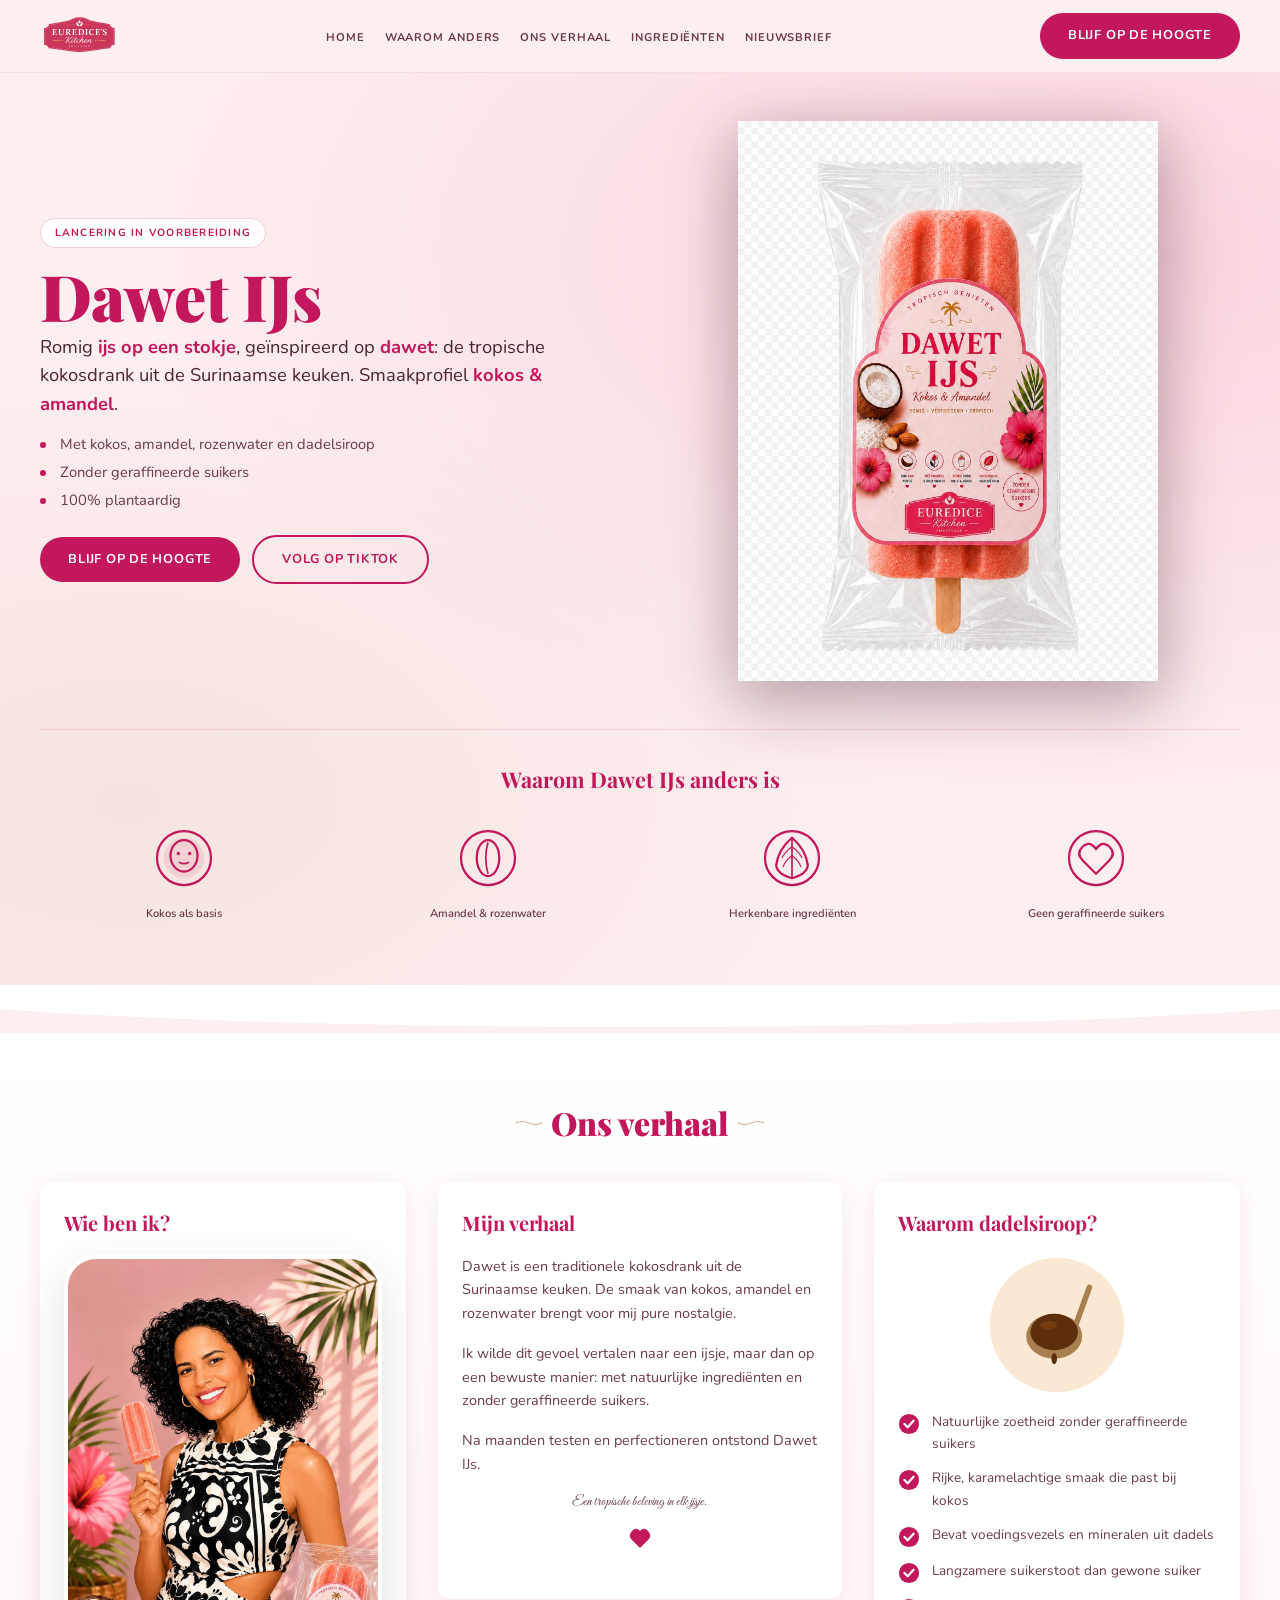
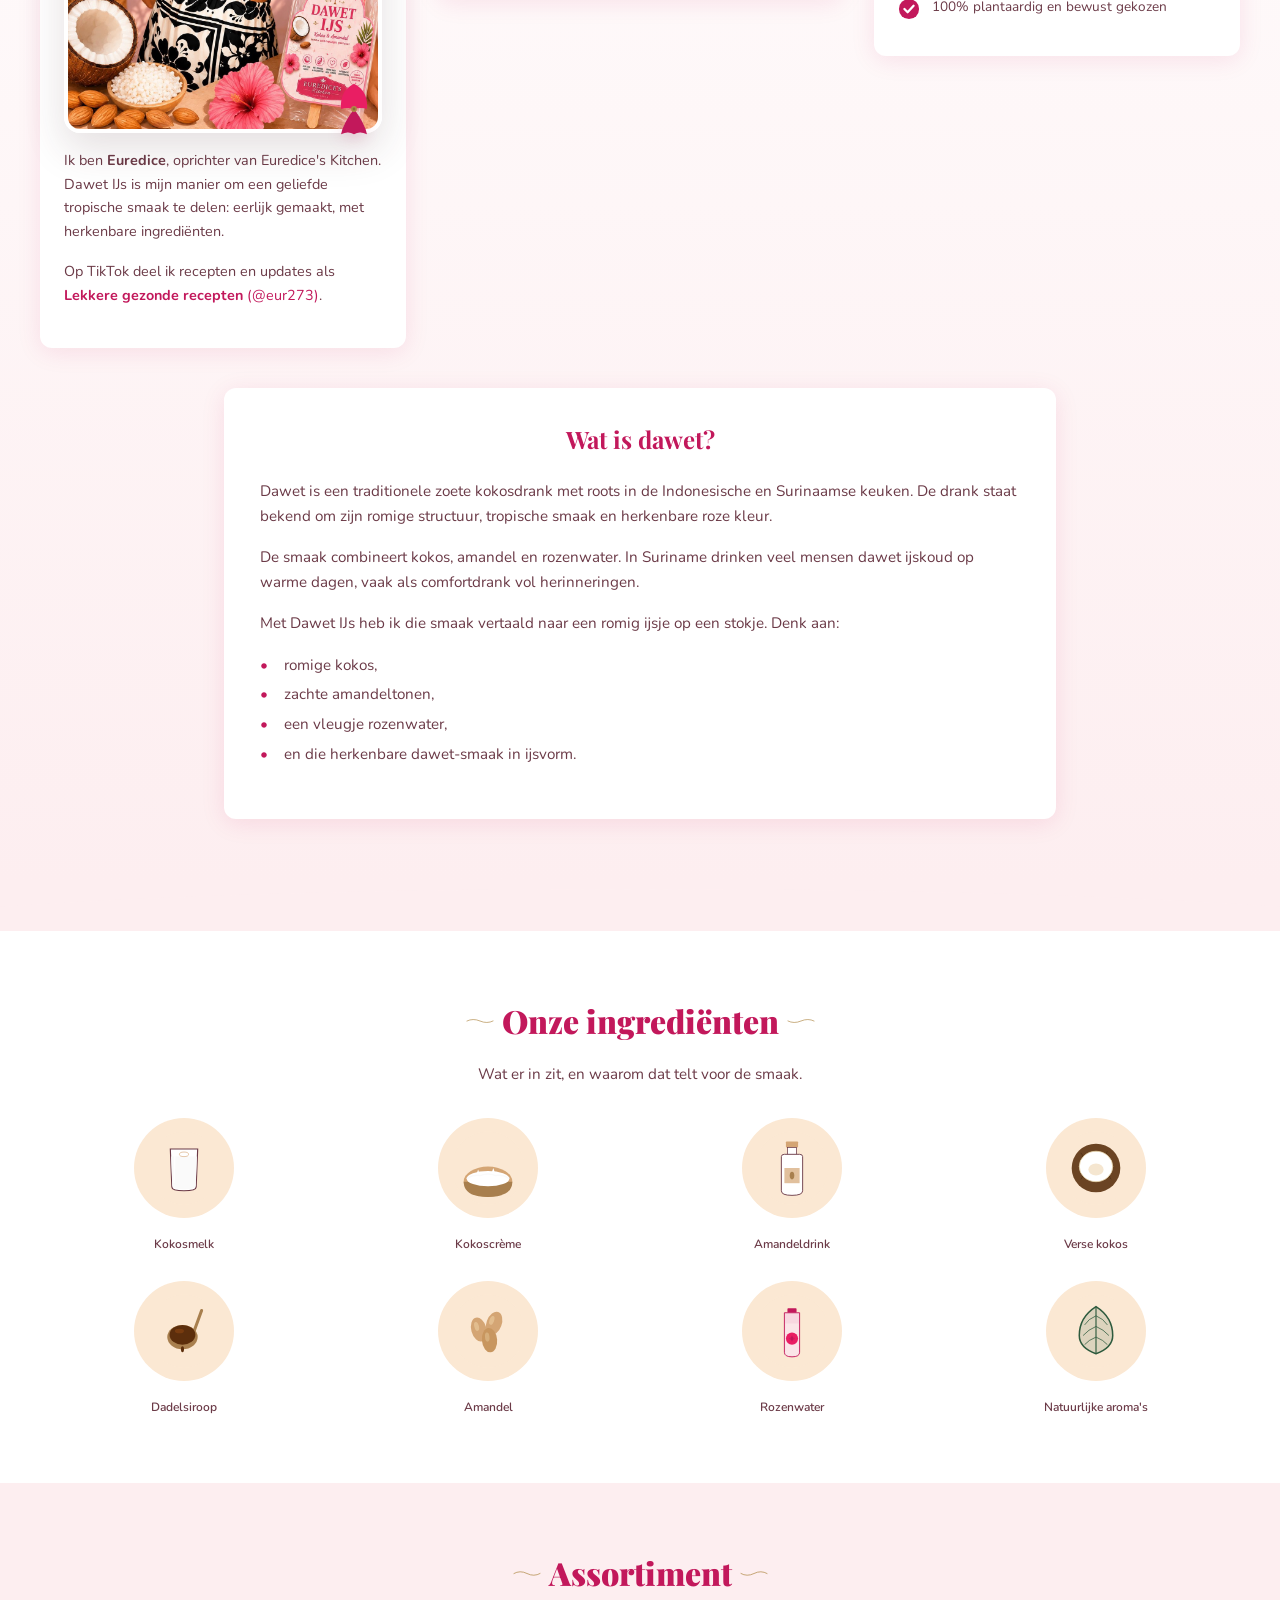
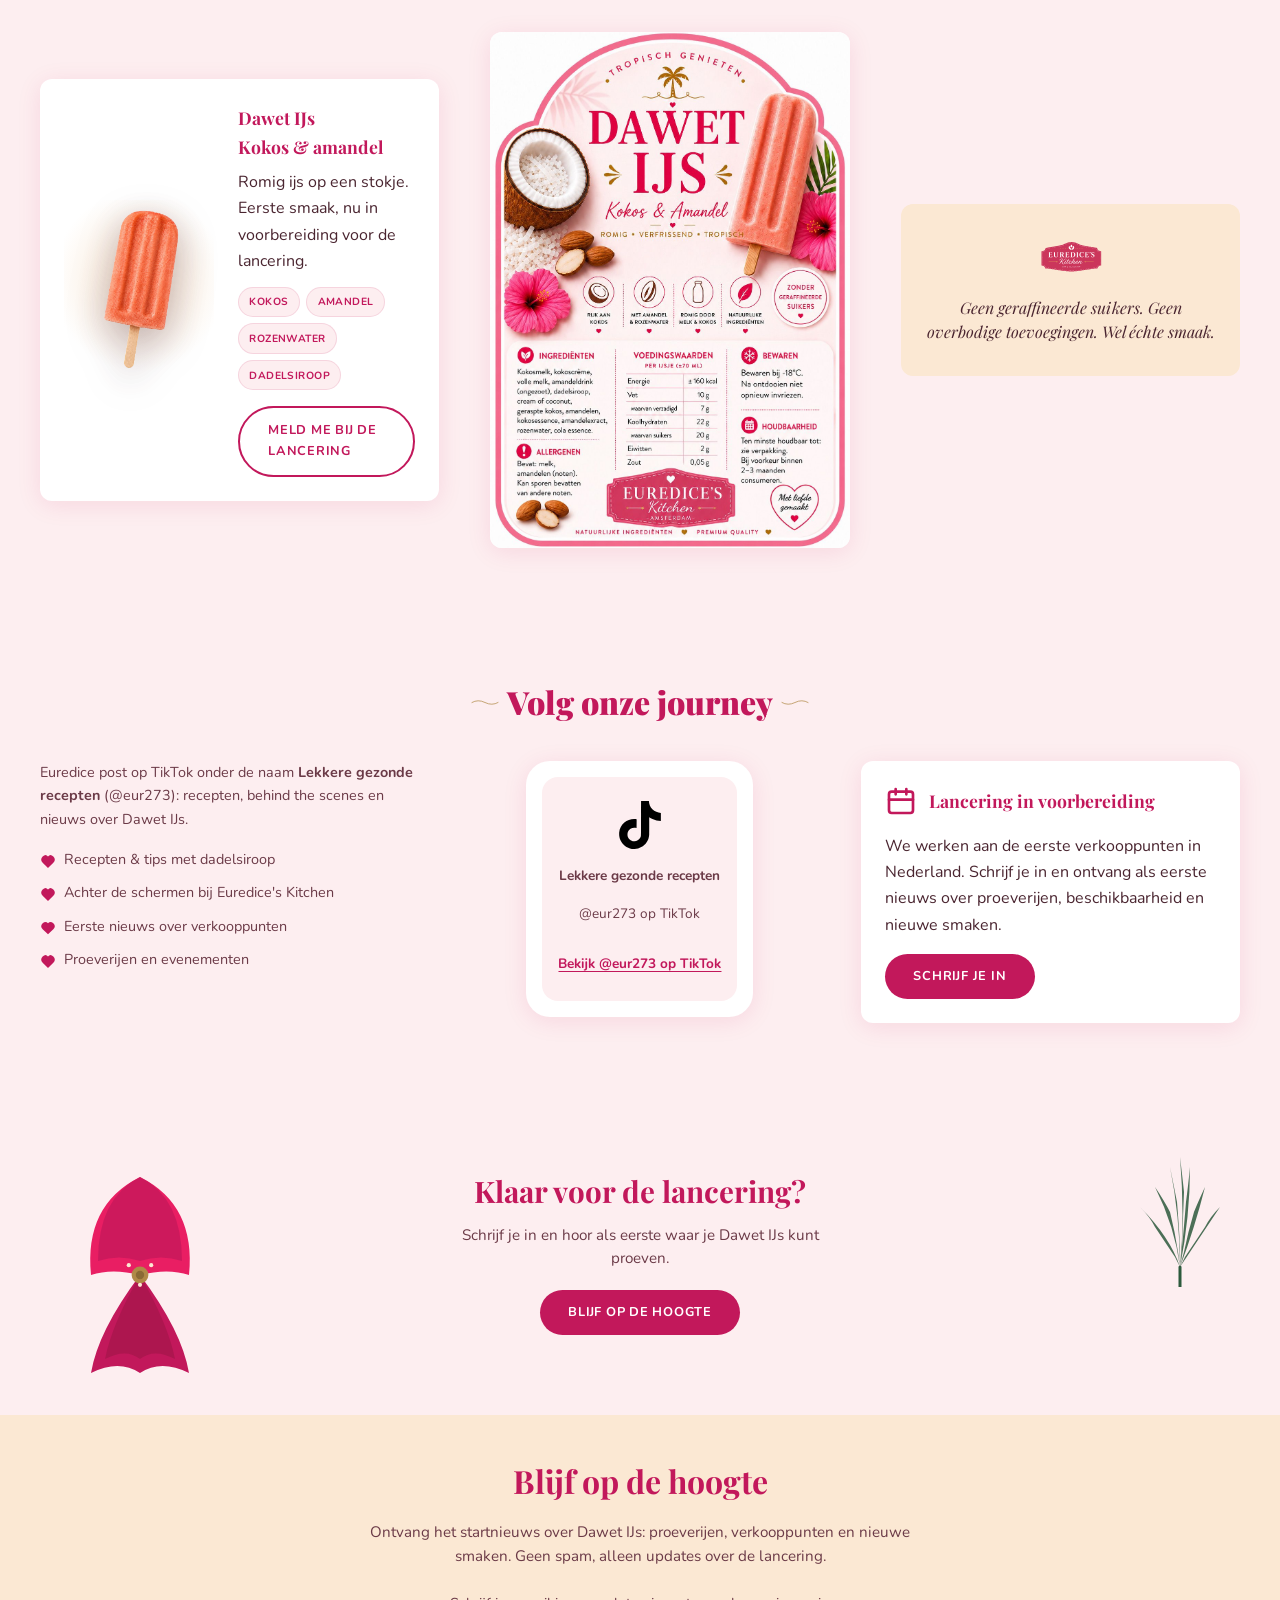
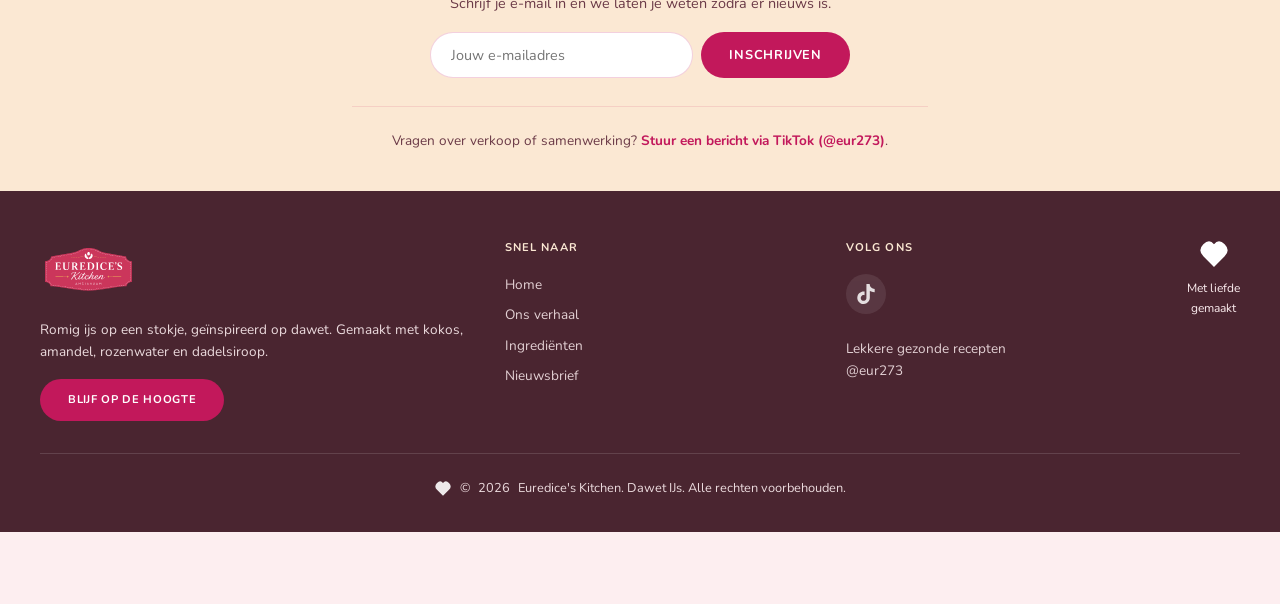
==== commit 2b4c61ea: "Update hero packaging image (transparent version) Co-authored-by: Cursor <cursoragent@cursor.com>" ====
--- a/index.html
+++ b/index.html
@@ -64,14 +64,14 @@
               <picture>
                 <source
                   type="image/png"
-                  srcset="assets/images/products/verpakking-voorkant.png 1086w">
+                  srcset="assets/images/products/verpakking-voorkant.png 768w">
                 <img
                   class="hero-product__img"
                   src="assets/images/products/verpakking-voorkant.jpg"
-                  srcset="assets/images/products/verpakking-voorkant.jpg 1086w"
+                  srcset="assets/images/products/verpakking-voorkant.jpg 768w"
                   sizes="(max-width: 480px) min(90vw, 360px), 420px"
-                  width="1086"
-                  height="1448"
+                  width="768"
+                  height="1024"
                   alt="Dawet IJs verpakking, kokos en amandel"
                   fetchpriority="high"
                   decoding="async">
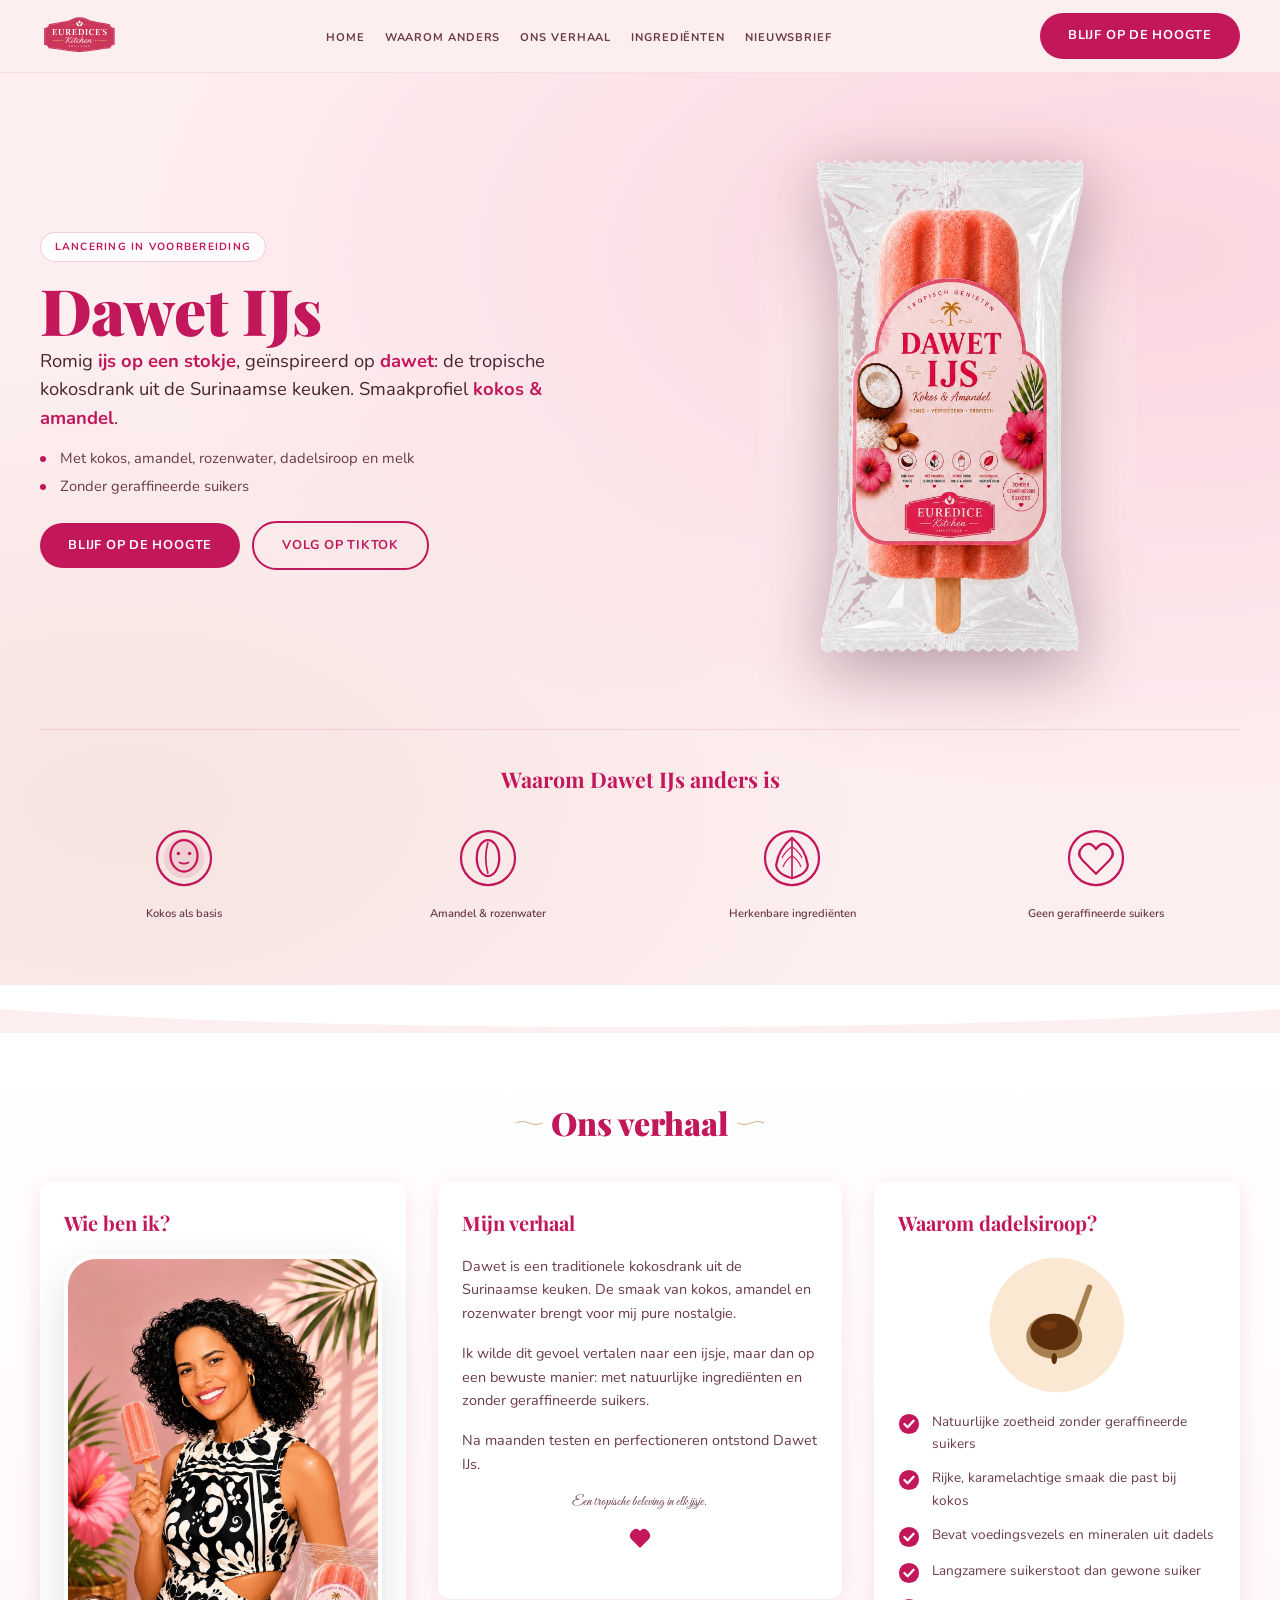
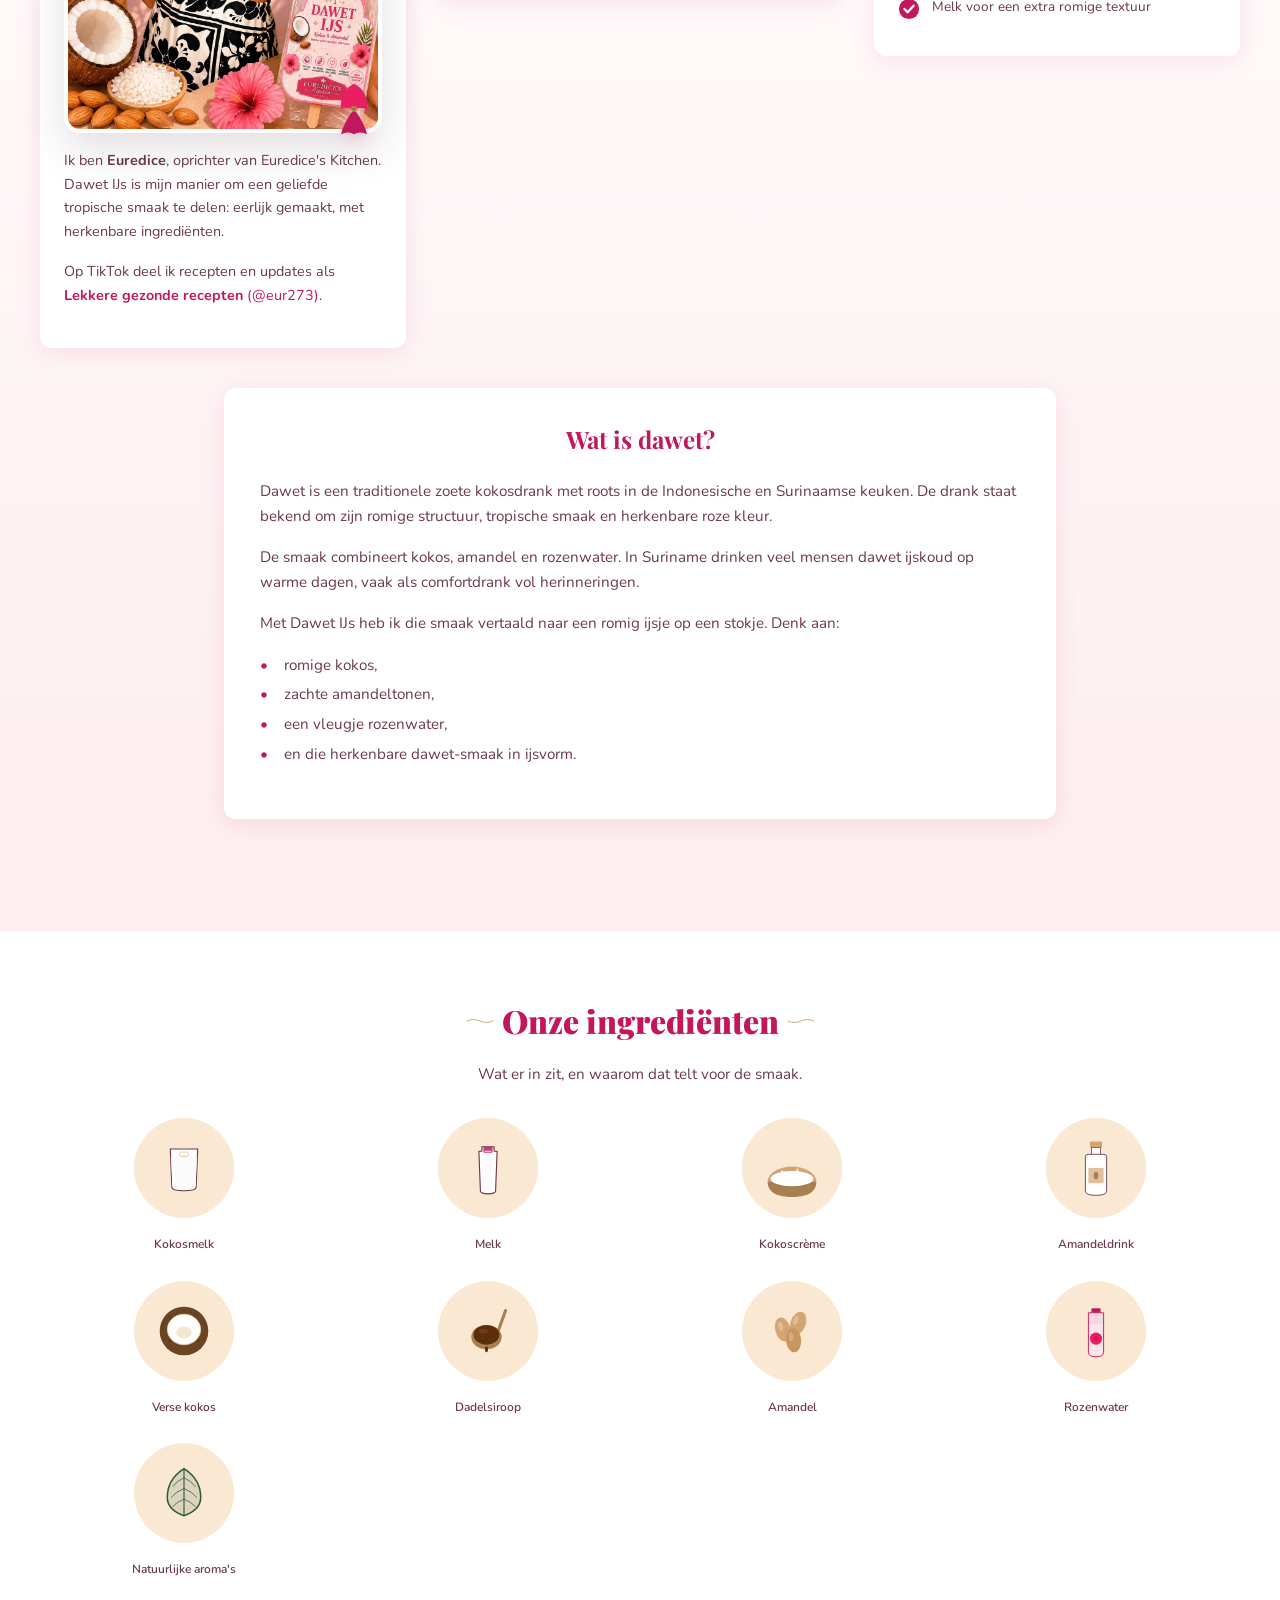
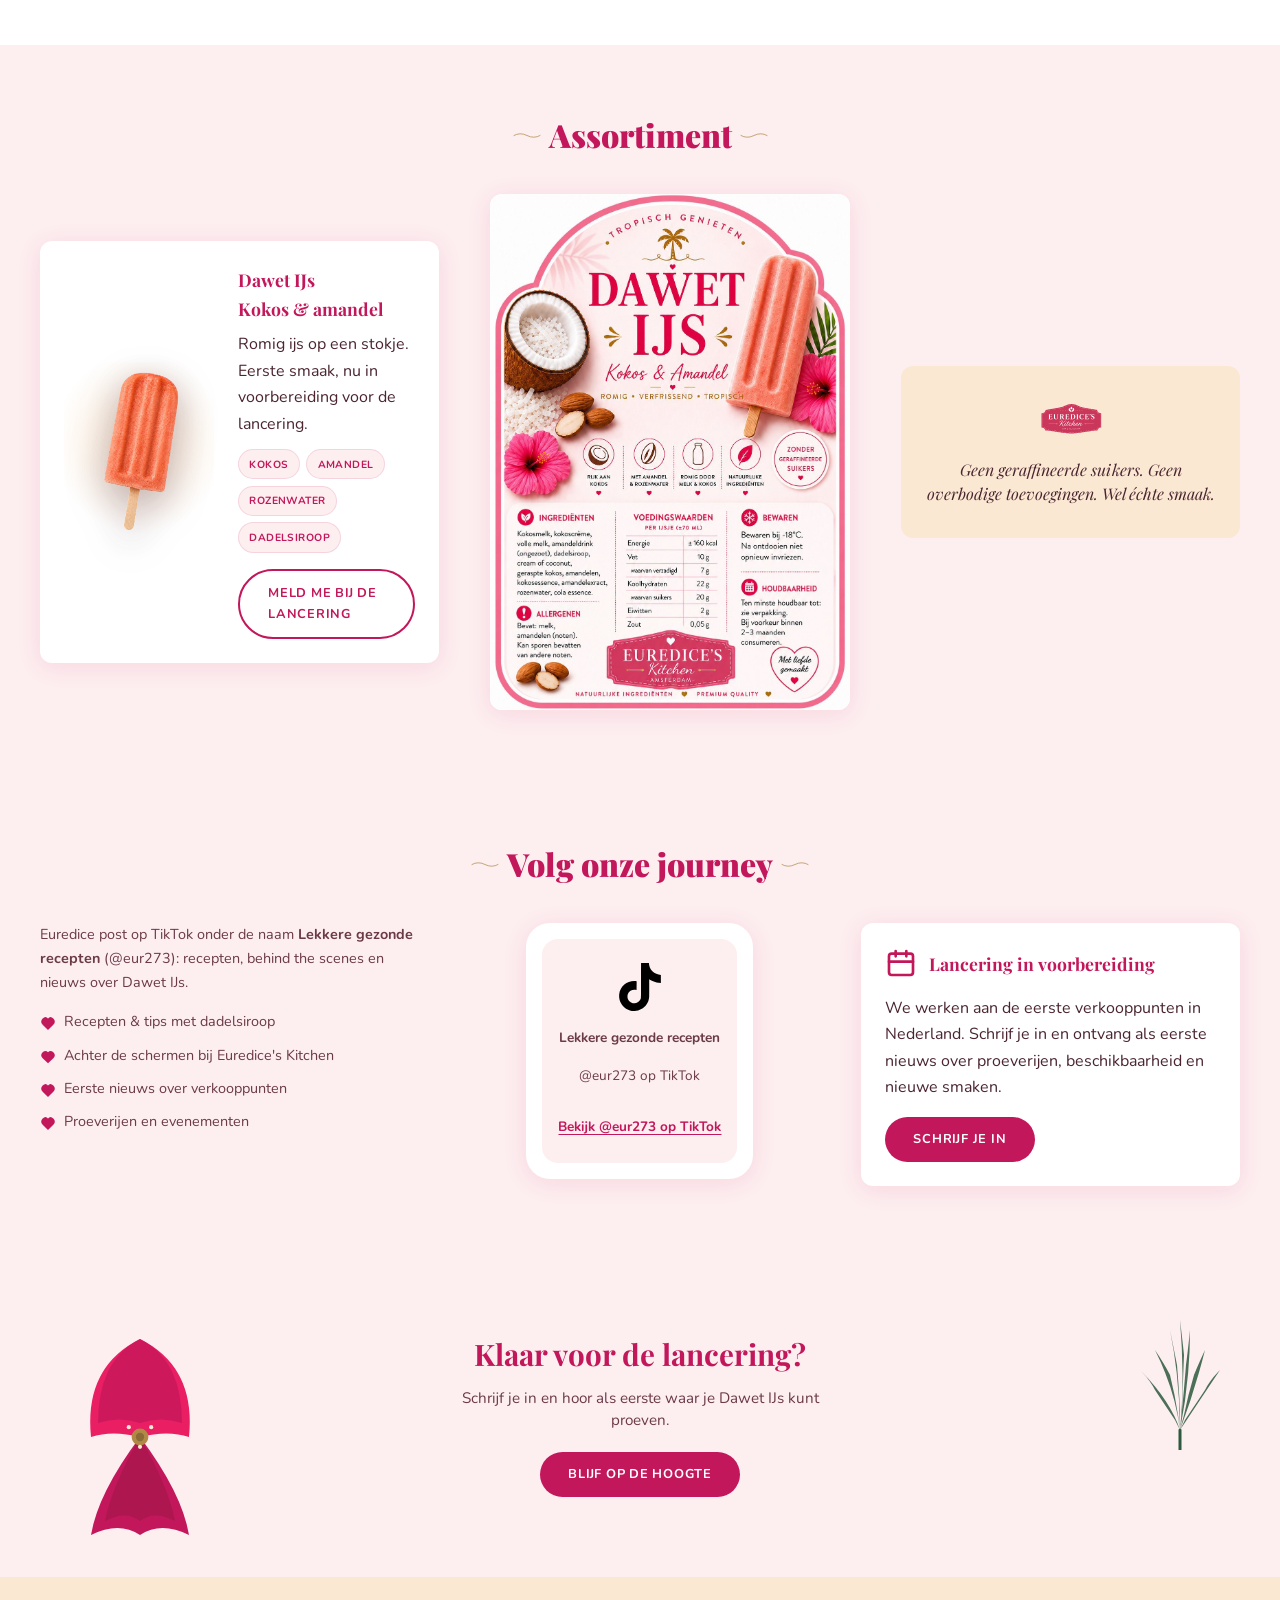
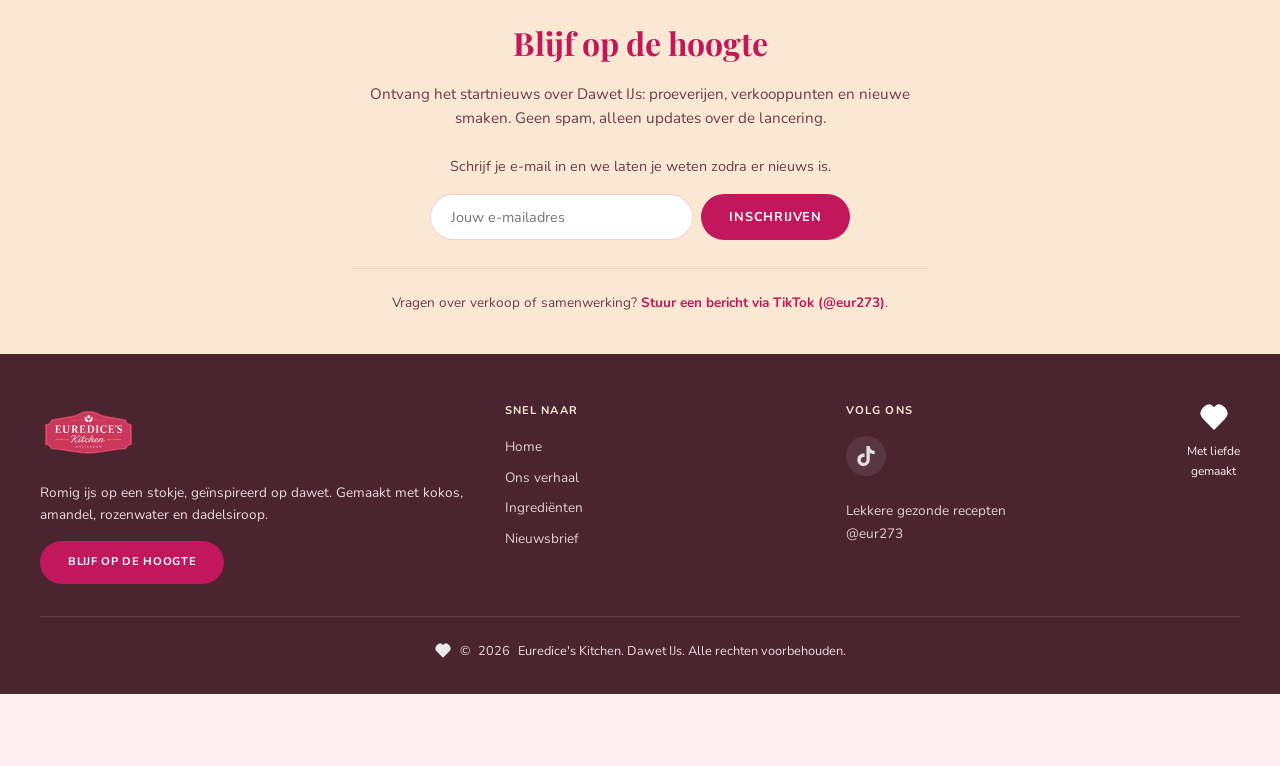
==== commit ef378930: "Remove plant-based claim and add milk to ingredients Co-authored-by: Cursor <cursoragent@cursor.com>" ====
--- a/index.html
+++ b/index.html
@@ -50,9 +50,8 @@
               kokosdrank uit de Surinaamse keuken. Smaakprofiel <strong>kokos &amp; amandel</strong>.
             </p>
             <ul class="hero-points">
-              <li>Met kokos, amandel, rozenwater en dadelsiroop</li>
+              <li>Met kokos, amandel, rozenwater, dadelsiroop en melk</li>
               <li>Zonder geraffineerde suikers</li>
-              <li>100% plantaardig</li>
             </ul>
             <div class="hero-actions">
               <a href="#nieuwsbrief" class="btn btn-primary">Blijf op de hoogte</a>
@@ -182,7 +181,7 @@
               </li>
               <li>
                 <img src="assets/icons/check-circle.svg" alt="" width="22" height="22">
-                <span>100% plantaardig en bewust gekozen</span>
+                <span>Melk voor een extra romige textuur</span>
               </li>
             </ul>
           </article>
@@ -228,6 +227,10 @@
           <div class="ingredient-item">
             <div class="icon-wrap"><img src="assets/ingredients/ingredient-kokosmelk.svg" alt=""></div>
             <span>Kokosmelk</span>
+          </div>
+          <div class="ingredient-item">
+            <div class="icon-wrap"><img src="assets/ingredients/ingredient-melk.svg" alt=""></div>
+            <span>Melk</span>
           </div>
           <div class="ingredient-item">
             <div class="icon-wrap"><img src="assets/ingredients/ingredient-kokoscreme.svg" alt=""></div>
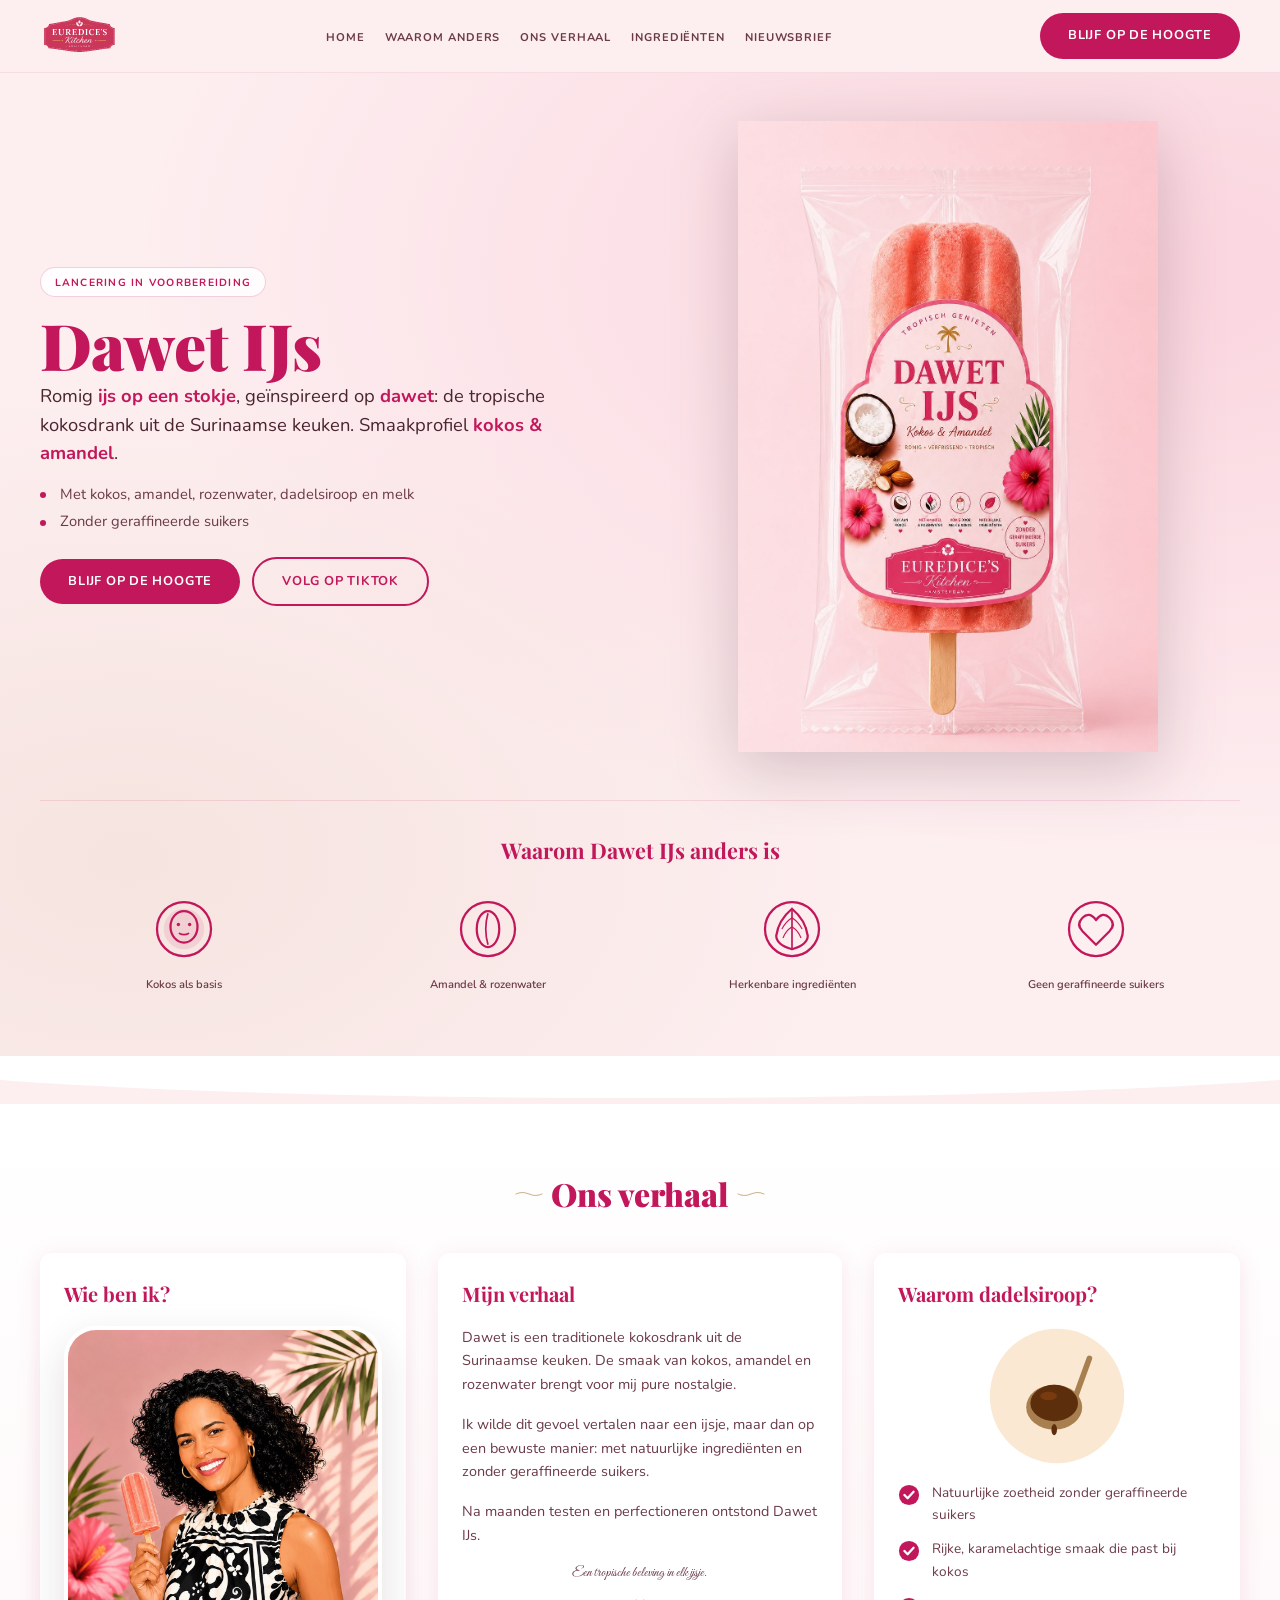
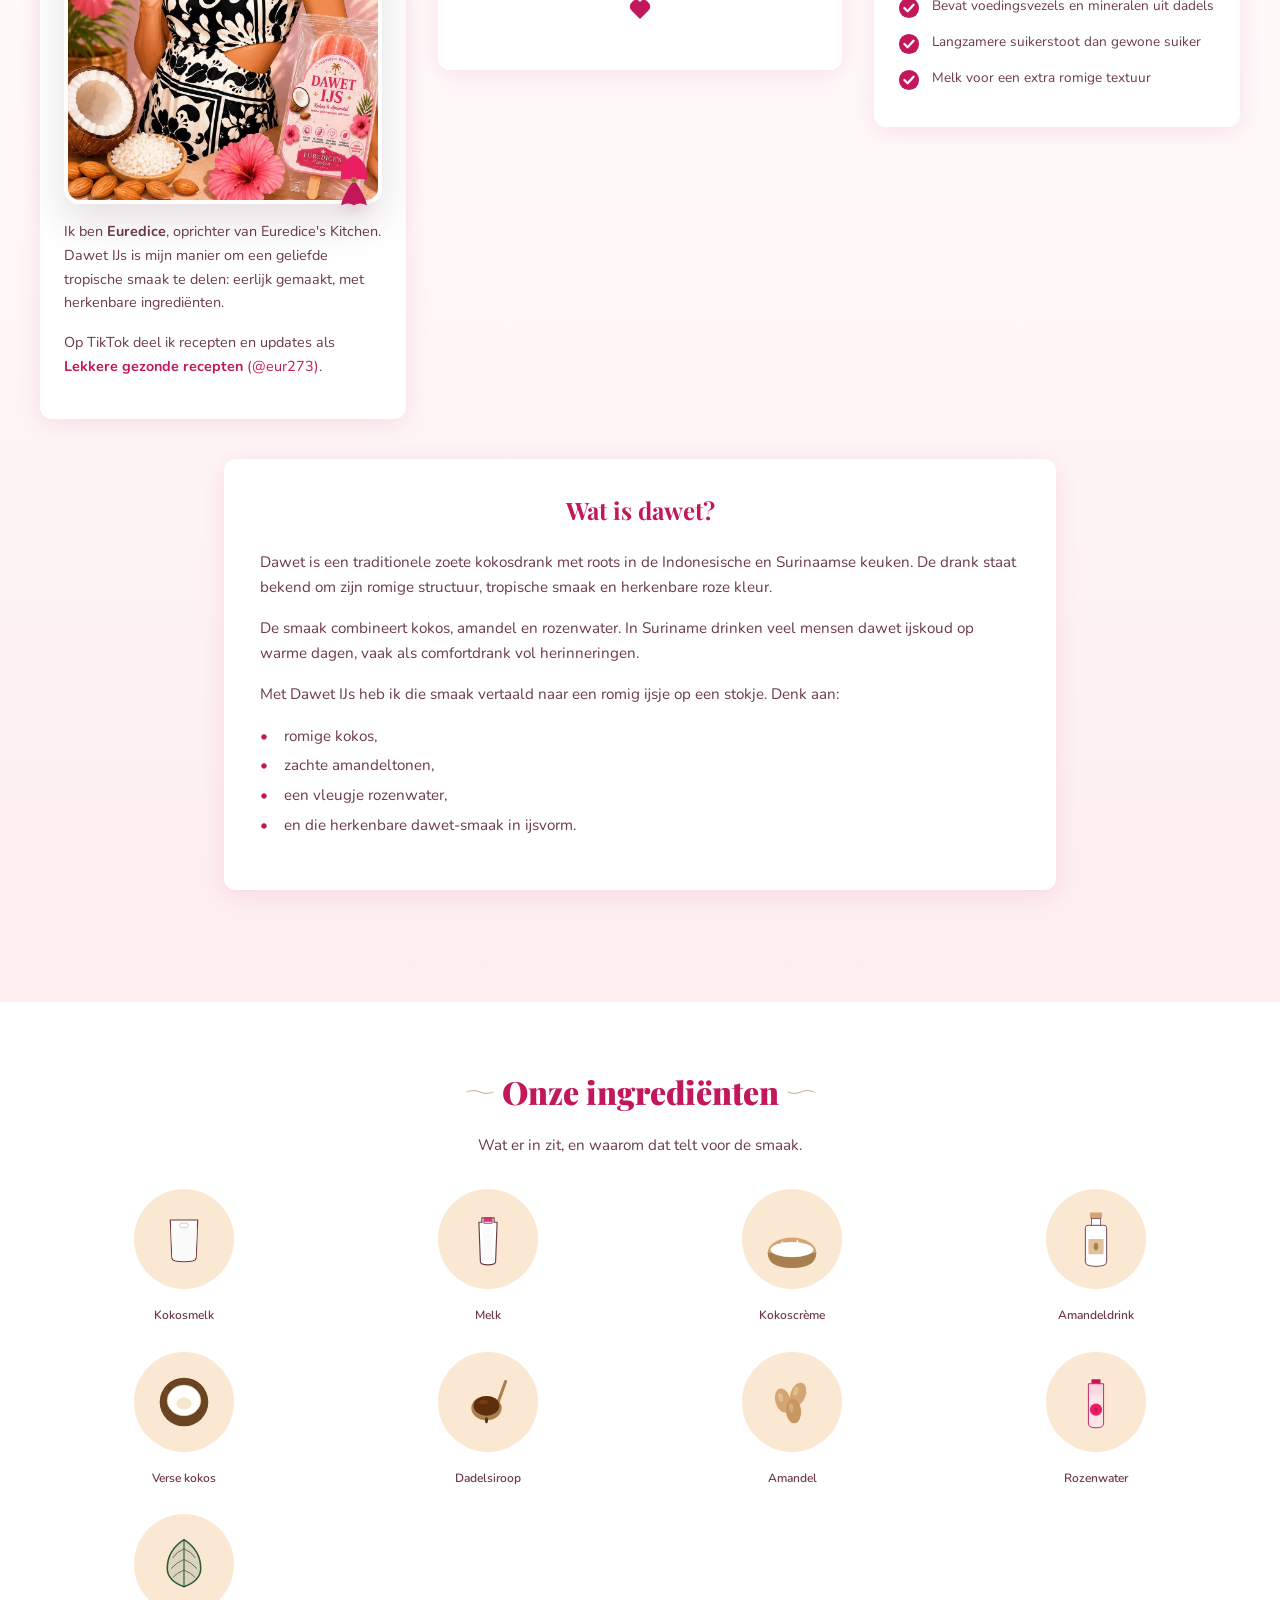
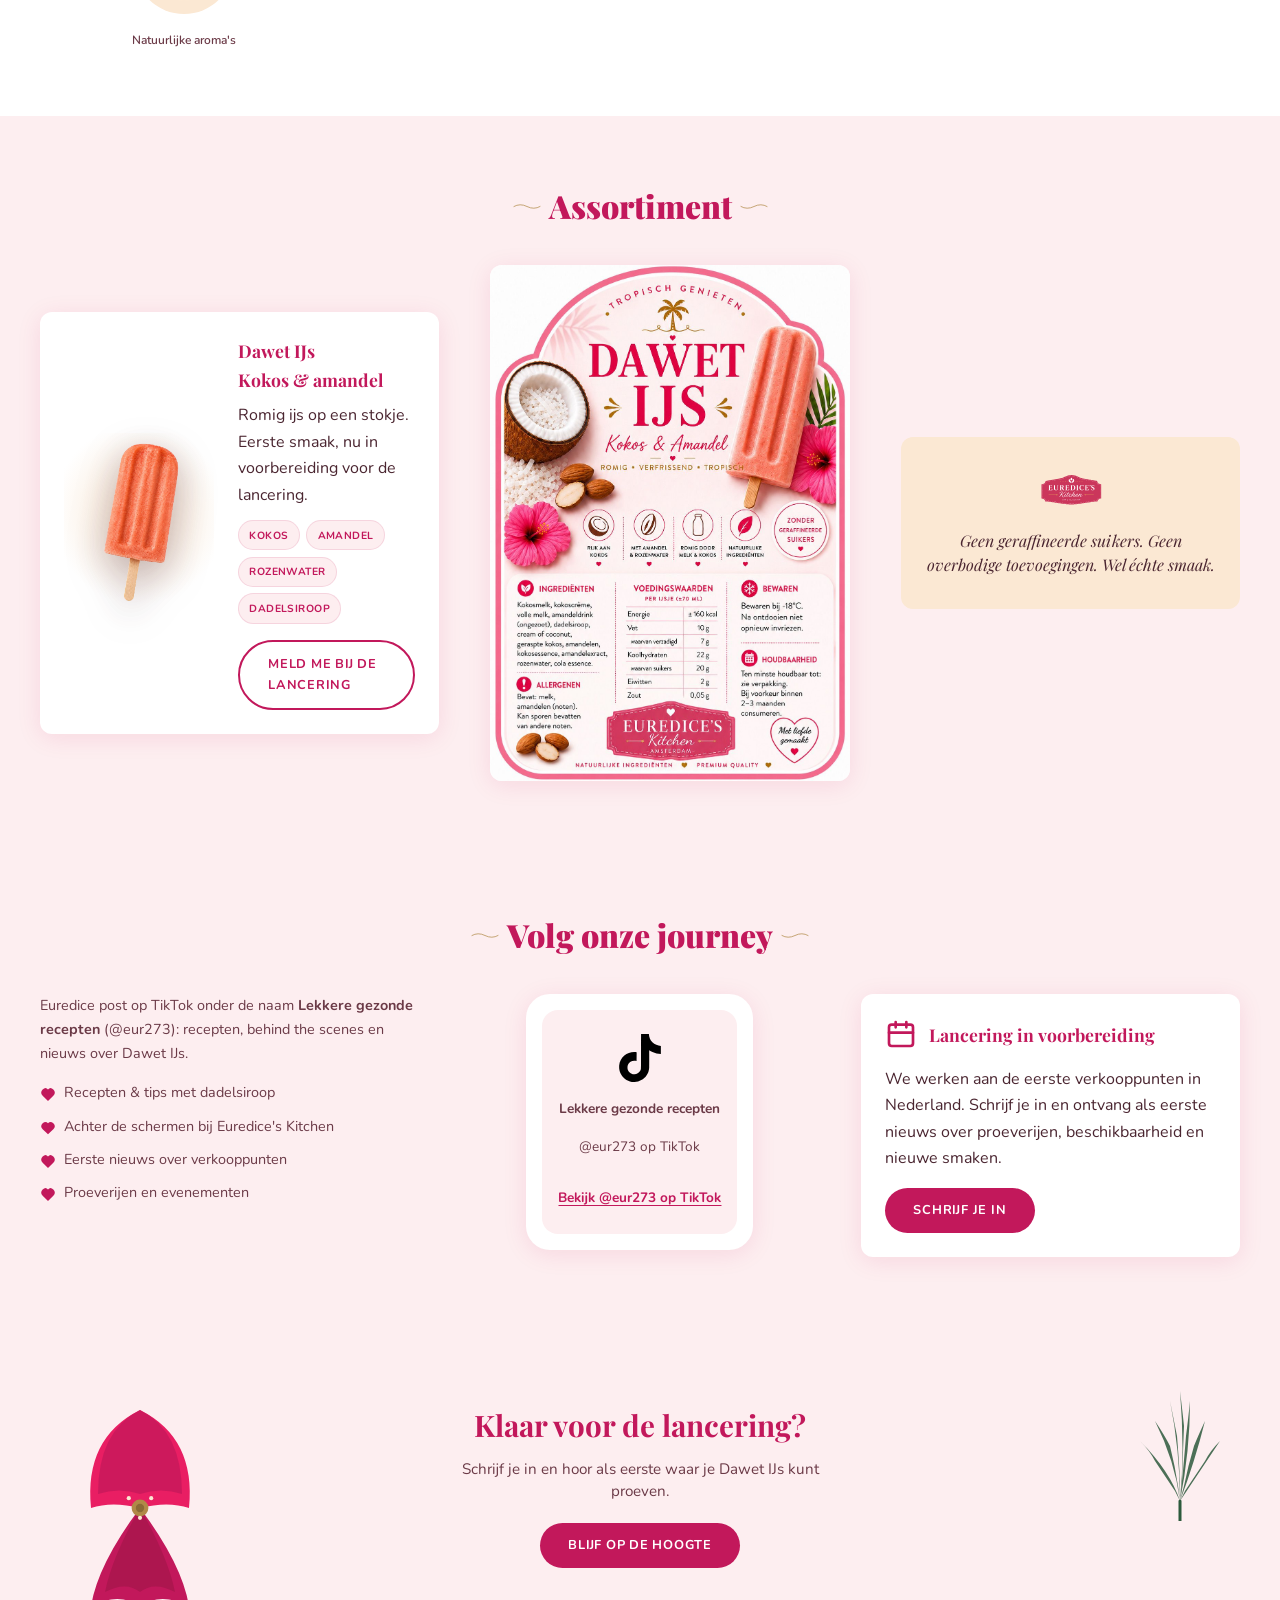
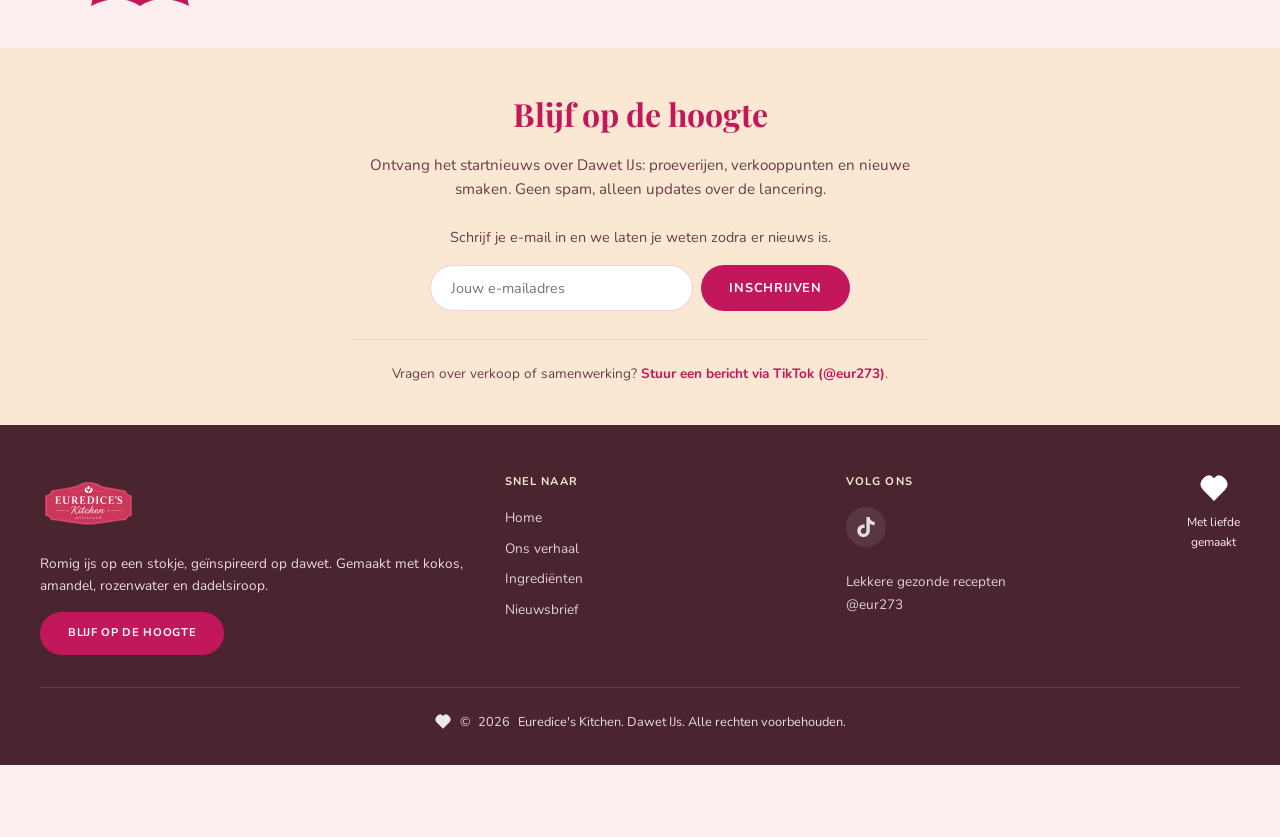
==== commit adf90f4a: "Hero: product photo on matching pink background, no cutout Co-authored-by: Cursor <cursoragent@curso" ====
--- a/index.html
+++ b/index.html
@@ -15,12 +15,12 @@
 
   <header class="site-header">
     <div class="container header-inner">
-      <a href="#home" class="logo-link" aria-label="Euredice's Kitchen, naar boven">
+      <a href="/#home" class="logo-link" aria-label="Euredice's Kitchen, naar boven">
         <img src="assets/logo/euredices-kitchen-logo.svg" alt="Euredice's Kitchen" width="1536" height="1024">
       </a>
       <nav class="main-nav" id="main-nav" aria-label="Hoofdnavigatie">
         <ul>
-          <li><a href="#home">Home</a></li>
+          <li><a href="/#home">Home</a></li>
           <li><a href="#waarom">Waarom anders</a></li>
           <li><a href="#verhaal">Ons verhaal</a></li>
           <li><a href="#ingredienten">Ingrediënten</a></li>
@@ -59,22 +59,17 @@
             </div>
           </div>
           <div class="hero-visual">
-            <div class="hero-product" aria-label="Dawet IJs verpakking kokos en amandel">
-              <picture>
-                <source
-                  type="image/png"
-                  srcset="assets/images/products/verpakking-voorkant.png 768w">
-                <img
-                  class="hero-product__img"
-                  src="assets/images/products/verpakking-voorkant.jpg"
-                  srcset="assets/images/products/verpakking-voorkant.jpg 768w"
-                  sizes="(max-width: 480px) min(90vw, 360px), 420px"
-                  width="768"
-                  height="1024"
-                  alt="Dawet IJs verpakking, kokos en amandel"
-                  fetchpriority="high"
-                  decoding="async">
-              </picture>
+            <div class="hero-product" aria-label="Dawet IJs in doorzichtige verpakking, kokos en amandel">
+              <img
+                class="hero-product__img"
+                src="assets/images/products/verpakking-voorkant.jpg"
+                srcset="assets/images/products/verpakking-voorkant.jpg 1023w"
+                sizes="(max-width: 480px) min(90vw, 360px), 420px"
+                width="1023"
+                height="1537"
+                alt="Dawet IJs in doorzichtige verpakking, kokos en amandel"
+                fetchpriority="high"
+                decoding="async">
             </div>
           </div>
         </div>
@@ -424,7 +419,7 @@
         <div class="footer-col">
           <h4>Snel naar</h4>
           <ul>
-            <li><a href="#home">Home</a></li>
+            <li><a href="/#home">Home</a></li>
             <li><a href="#verhaal">Ons verhaal</a></li>
             <li><a href="#ingredienten">Ingrediënten</a></li>
             <li><a href="#nieuwsbrief">Nieuwsbrief</a></li>
@@ -493,10 +488,17 @@
       var params = new URLSearchParams(window.location.search);
       var ok = document.getElementById('newsletter-ok');
       var err = document.getElementById('newsletter-err');
+      var hadFeedback = false;
       if (params.get('bedankt') === '1' && ok) {
         ok.hidden = false;
+        hadFeedback = true;
       } else if (params.get('fout') && err) {
         err.hidden = false;
+        hadFeedback = true;
+      }
+      if (hadFeedback && window.history.replaceState) {
+        var clean = window.location.pathname + (window.location.hash || '');
+        window.history.replaceState(null, '', clean);
       }
     })();
   </script>
--- a/css/styles.css
+++ b/css/styles.css
@@ -415,9 +415,8 @@
   inset: 8% 5% 0;
   background: radial-gradient(
     ellipse 85% 75% at 50% 42%,
-    rgba(251, 232, 211, 0.95) 0%,
-    rgba(253, 238, 240, 0.5) 45%,
-    transparent 72%
+    rgba(253, 238, 240, 0.4) 0%,
+    transparent 70%
   );
   z-index: 0;
   pointer-events: none;
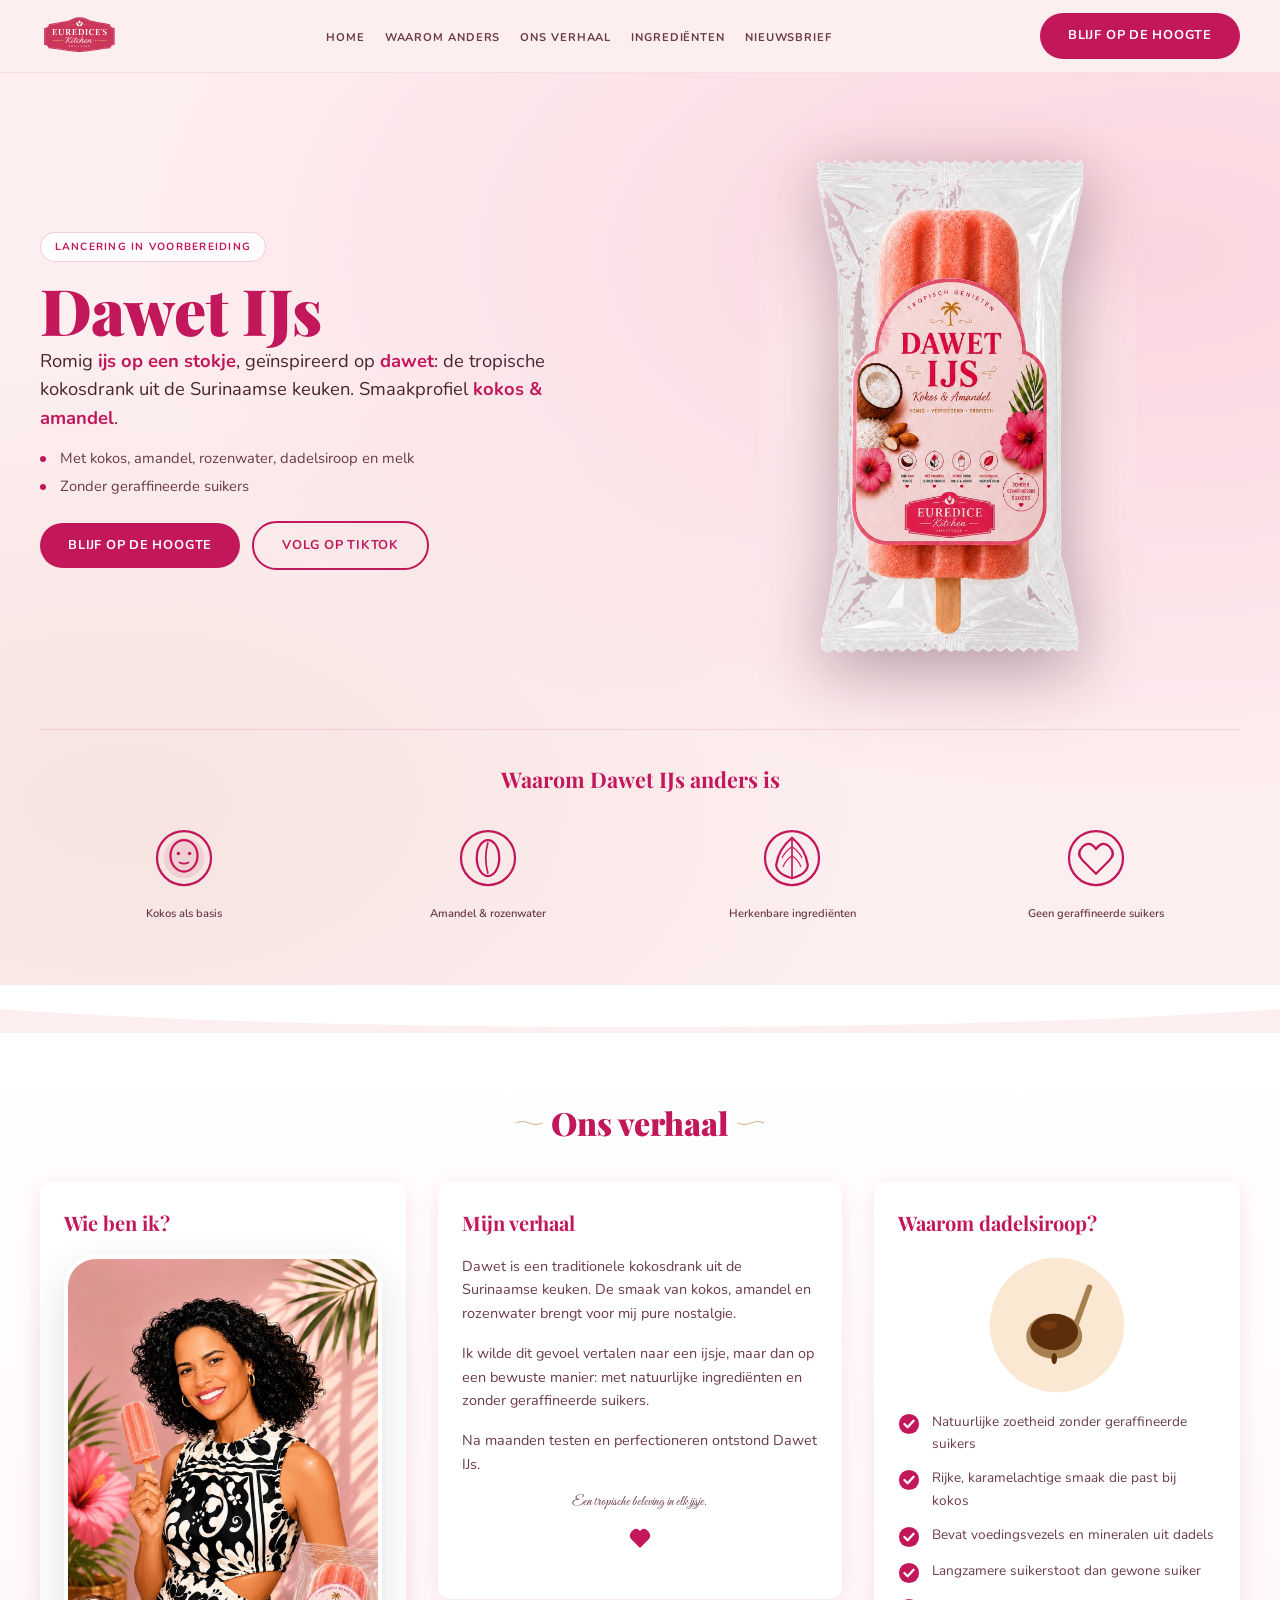
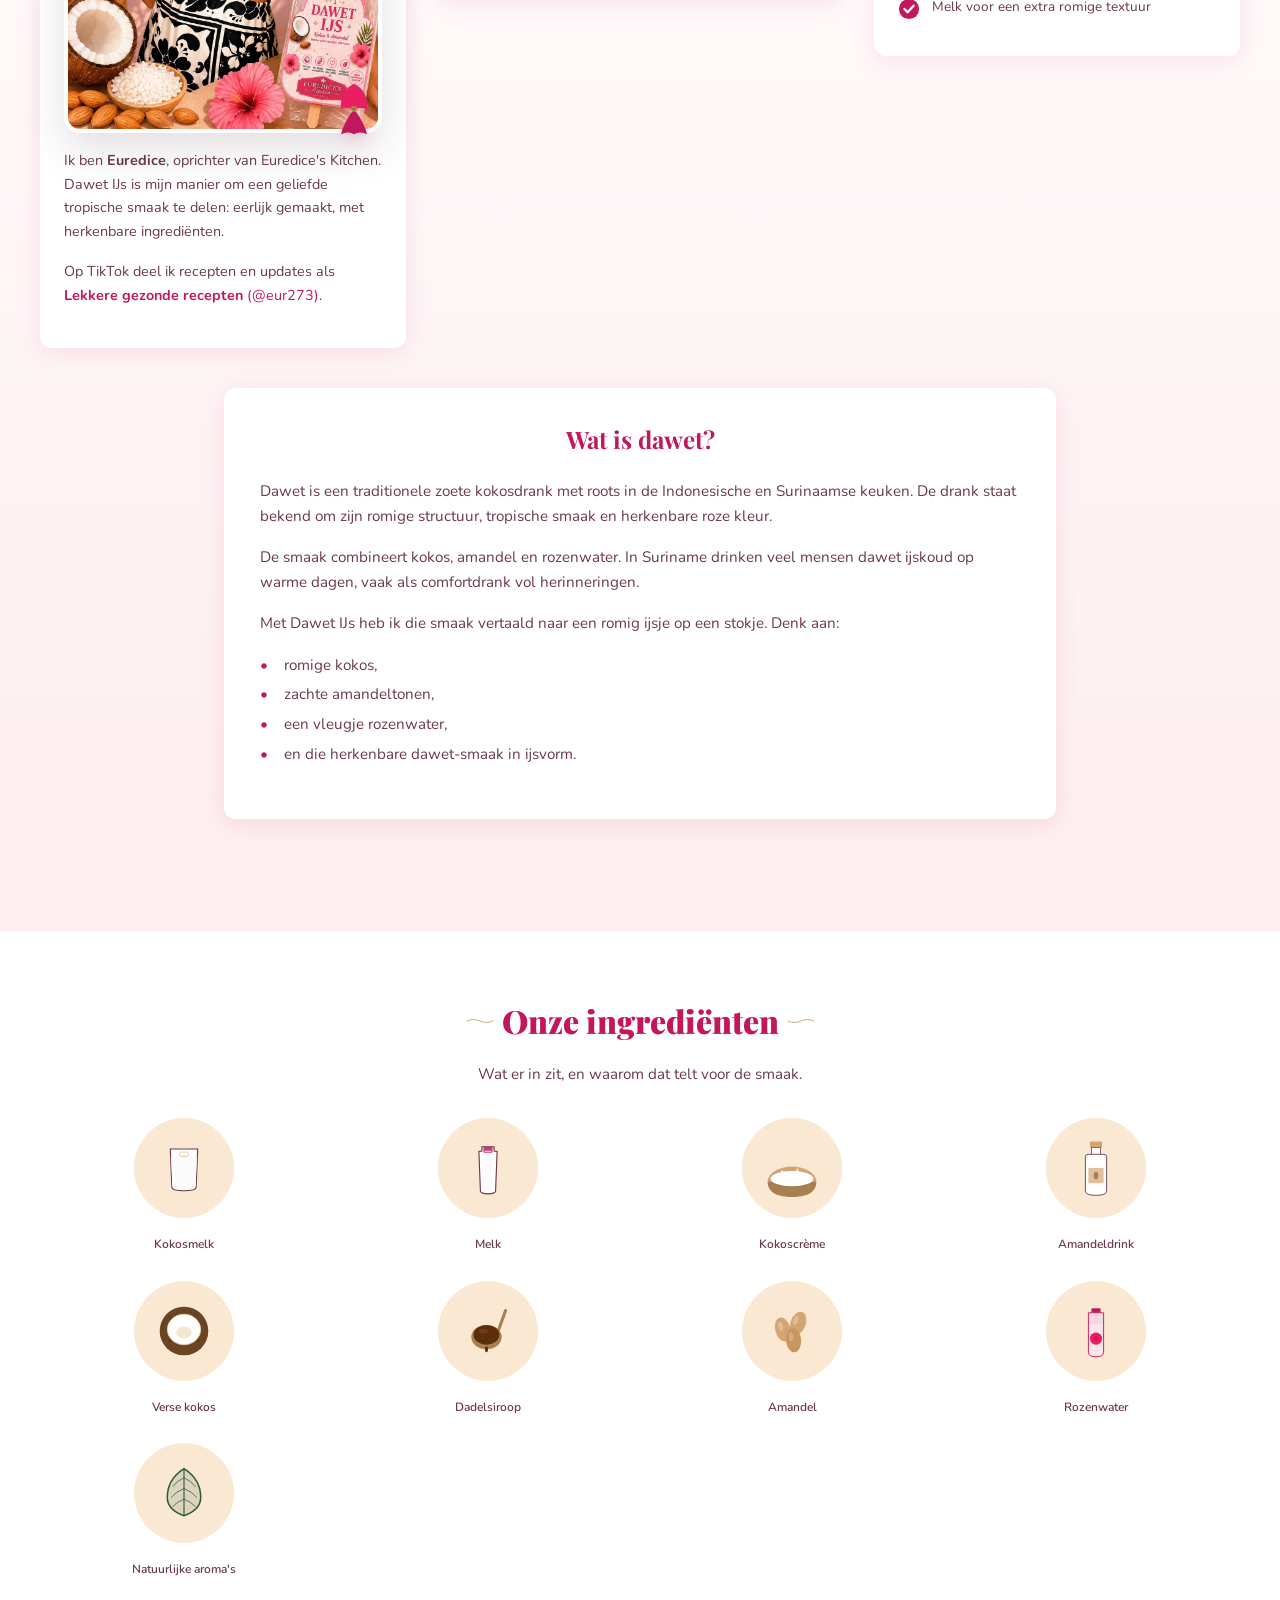
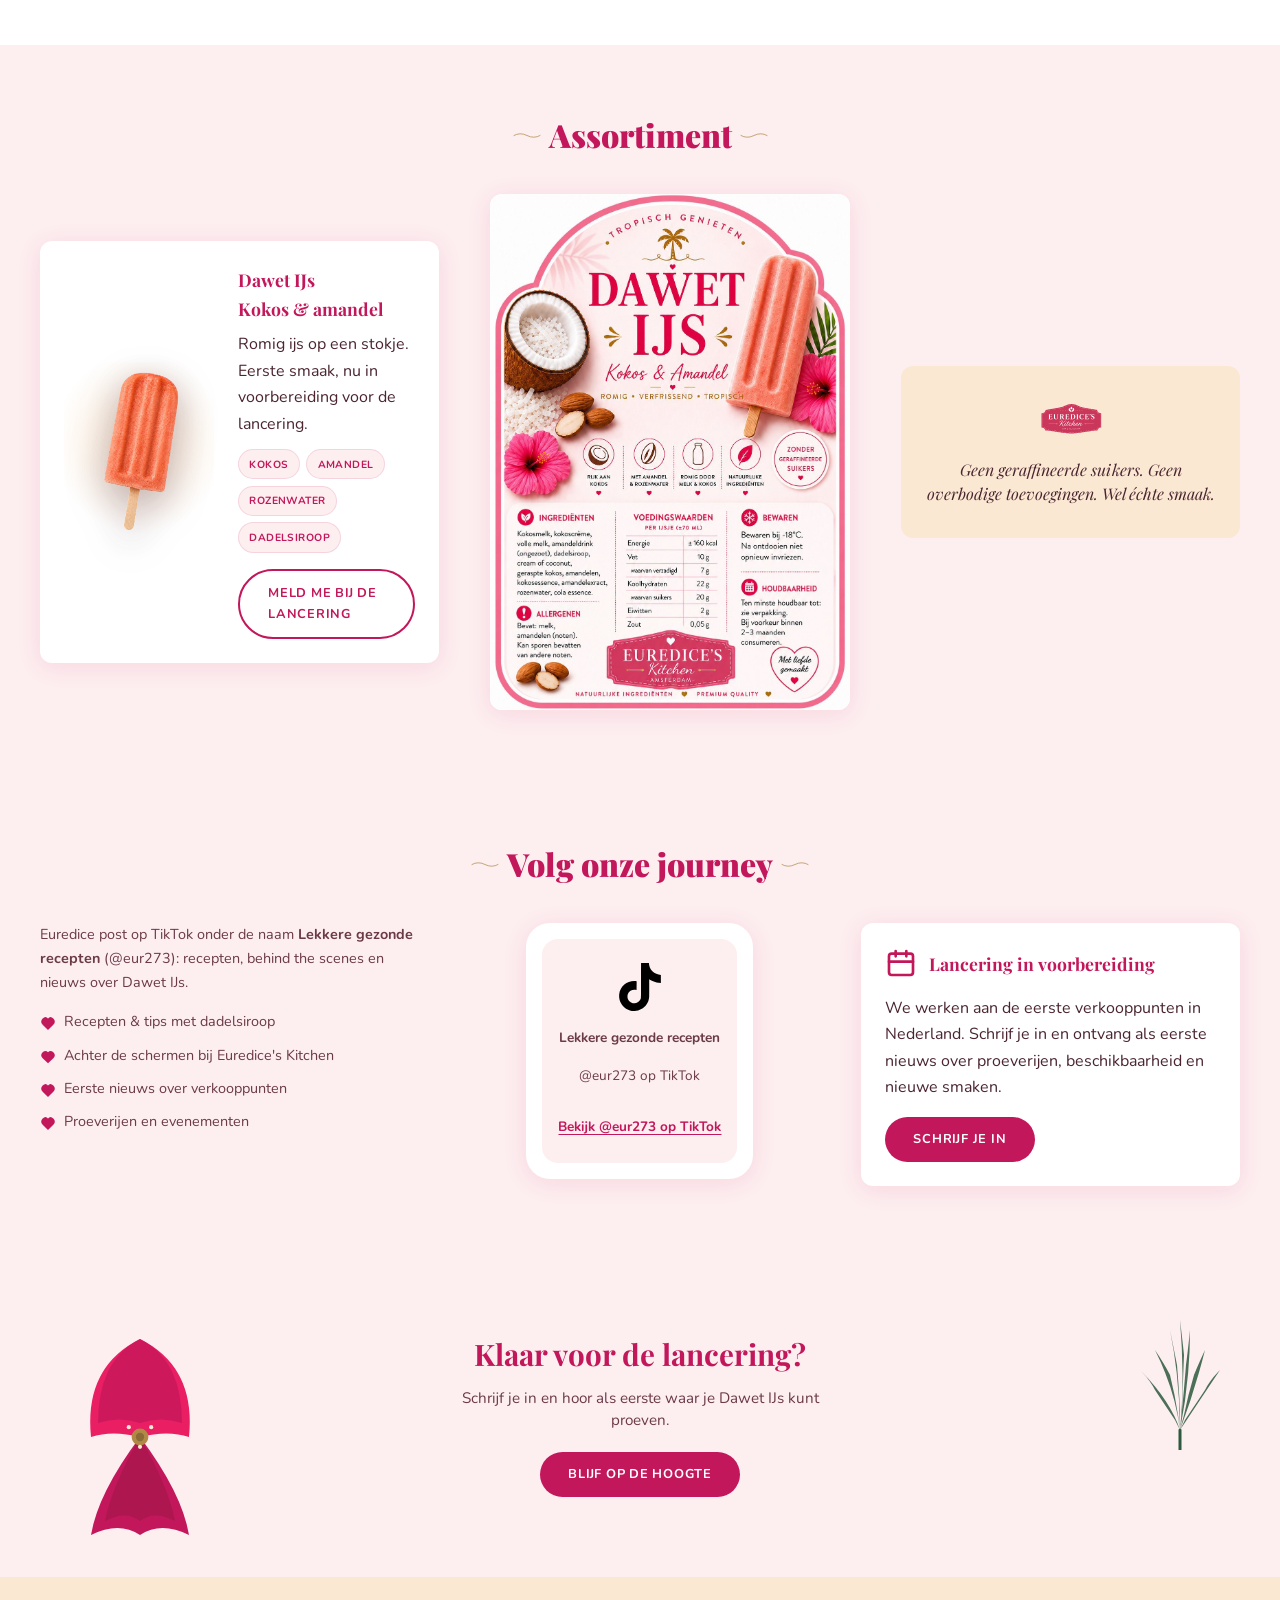
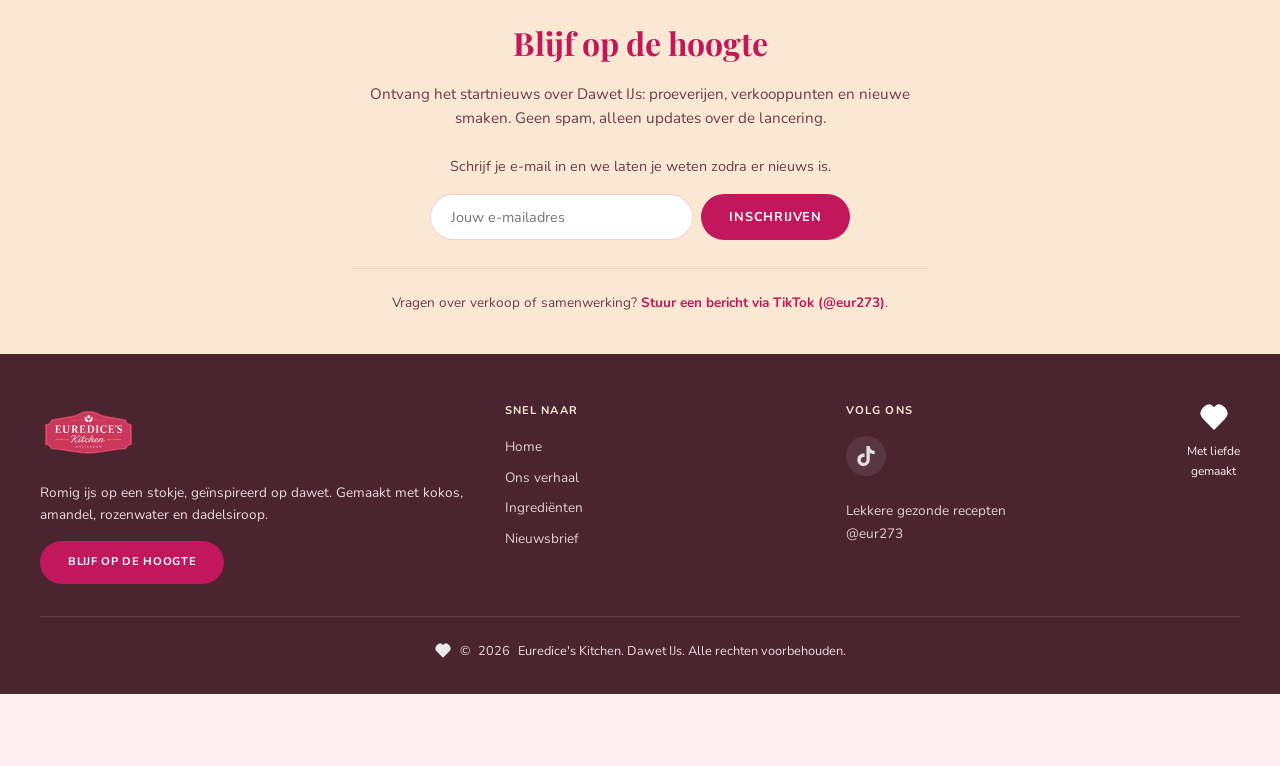
==== commit c710395d: "Revert hero image processing to stable newsletter version Co-authored-by: Cursor <cursoragent@cursor" ====
--- a/index.html
+++ b/index.html
@@ -59,17 +59,22 @@
             </div>
           </div>
           <div class="hero-visual">
-            <div class="hero-product" aria-label="Dawet IJs in doorzichtige verpakking, kokos en amandel">
-              <img
-                class="hero-product__img"
-                src="assets/images/products/verpakking-voorkant.jpg"
-                srcset="assets/images/products/verpakking-voorkant.jpg 1023w"
-                sizes="(max-width: 480px) min(90vw, 360px), 420px"
-                width="1023"
-                height="1537"
-                alt="Dawet IJs in doorzichtige verpakking, kokos en amandel"
-                fetchpriority="high"
-                decoding="async">
+            <div class="hero-product" aria-label="Dawet IJs verpakking kokos en amandel">
+              <picture>
+                <source
+                  type="image/png"
+                  srcset="assets/images/products/verpakking-voorkant.png 768w">
+                <img
+                  class="hero-product__img"
+                  src="assets/images/products/verpakking-voorkant.jpg"
+                  srcset="assets/images/products/verpakking-voorkant.jpg 768w"
+                  sizes="(max-width: 480px) min(90vw, 360px), 420px"
+                  width="768"
+                  height="1024"
+                  alt="Dawet IJs verpakking, kokos en amandel"
+                  fetchpriority="high"
+                  decoding="async">
+              </picture>
             </div>
           </div>
         </div>
--- a/css/styles.css
+++ b/css/styles.css
@@ -415,8 +415,9 @@
   inset: 8% 5% 0;
   background: radial-gradient(
     ellipse 85% 75% at 50% 42%,
-    rgba(253, 238, 240, 0.4) 0%,
-    transparent 70%
+    rgba(251, 232, 211, 0.95) 0%,
+    rgba(253, 238, 240, 0.5) 45%,
+    transparent 72%
   );
   z-index: 0;
   pointer-events: none;
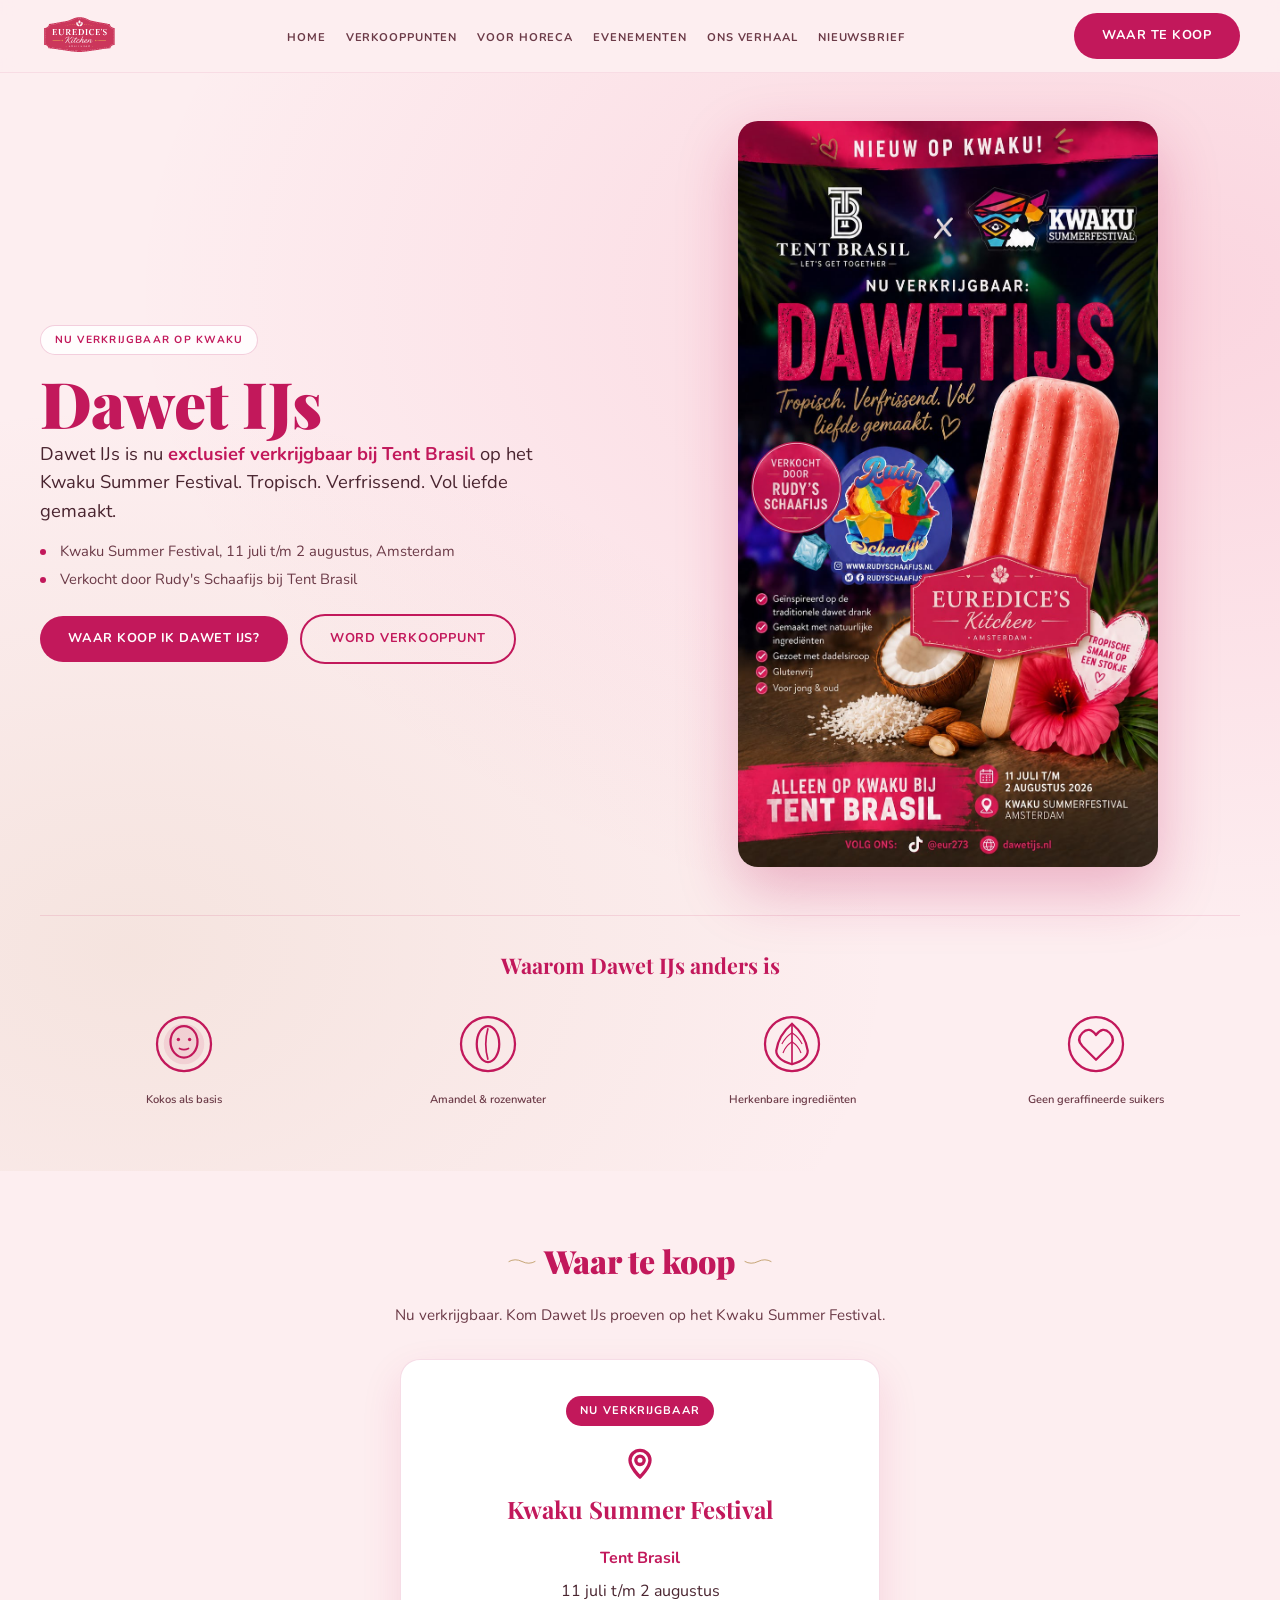
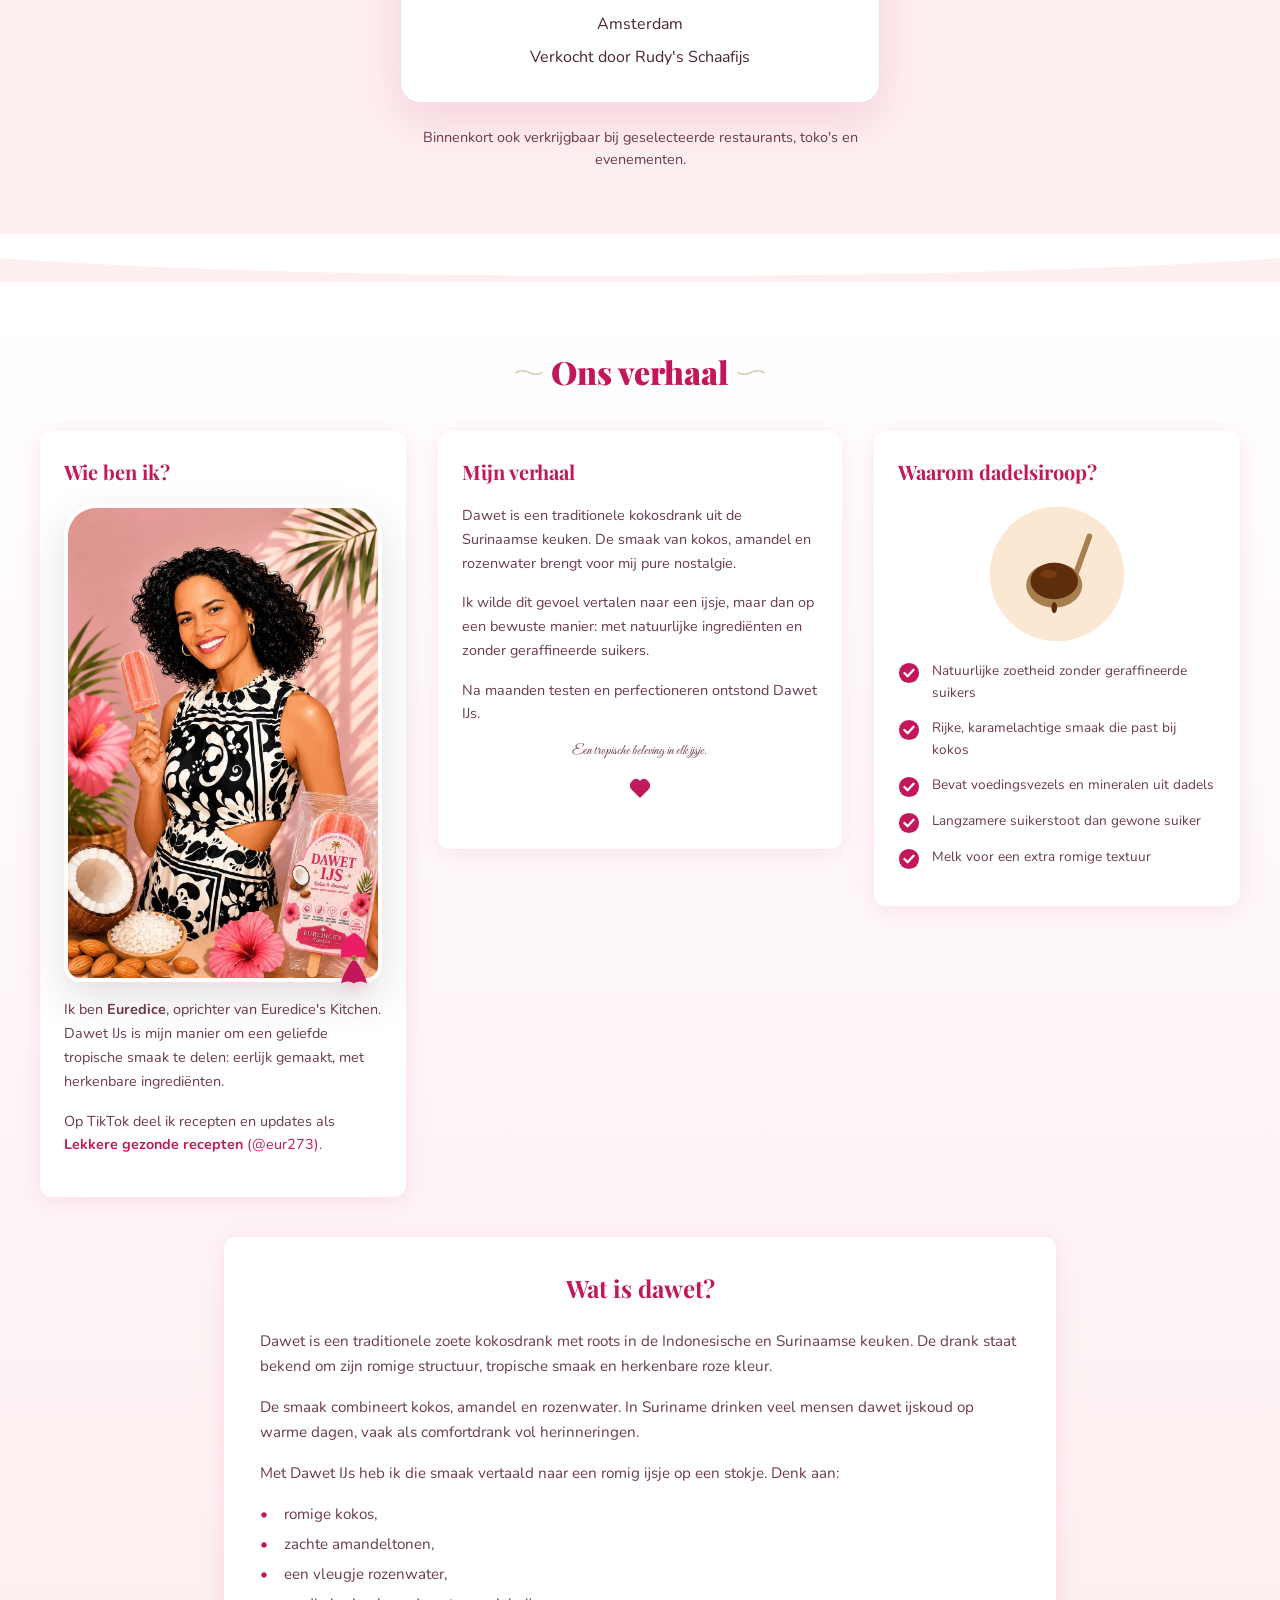
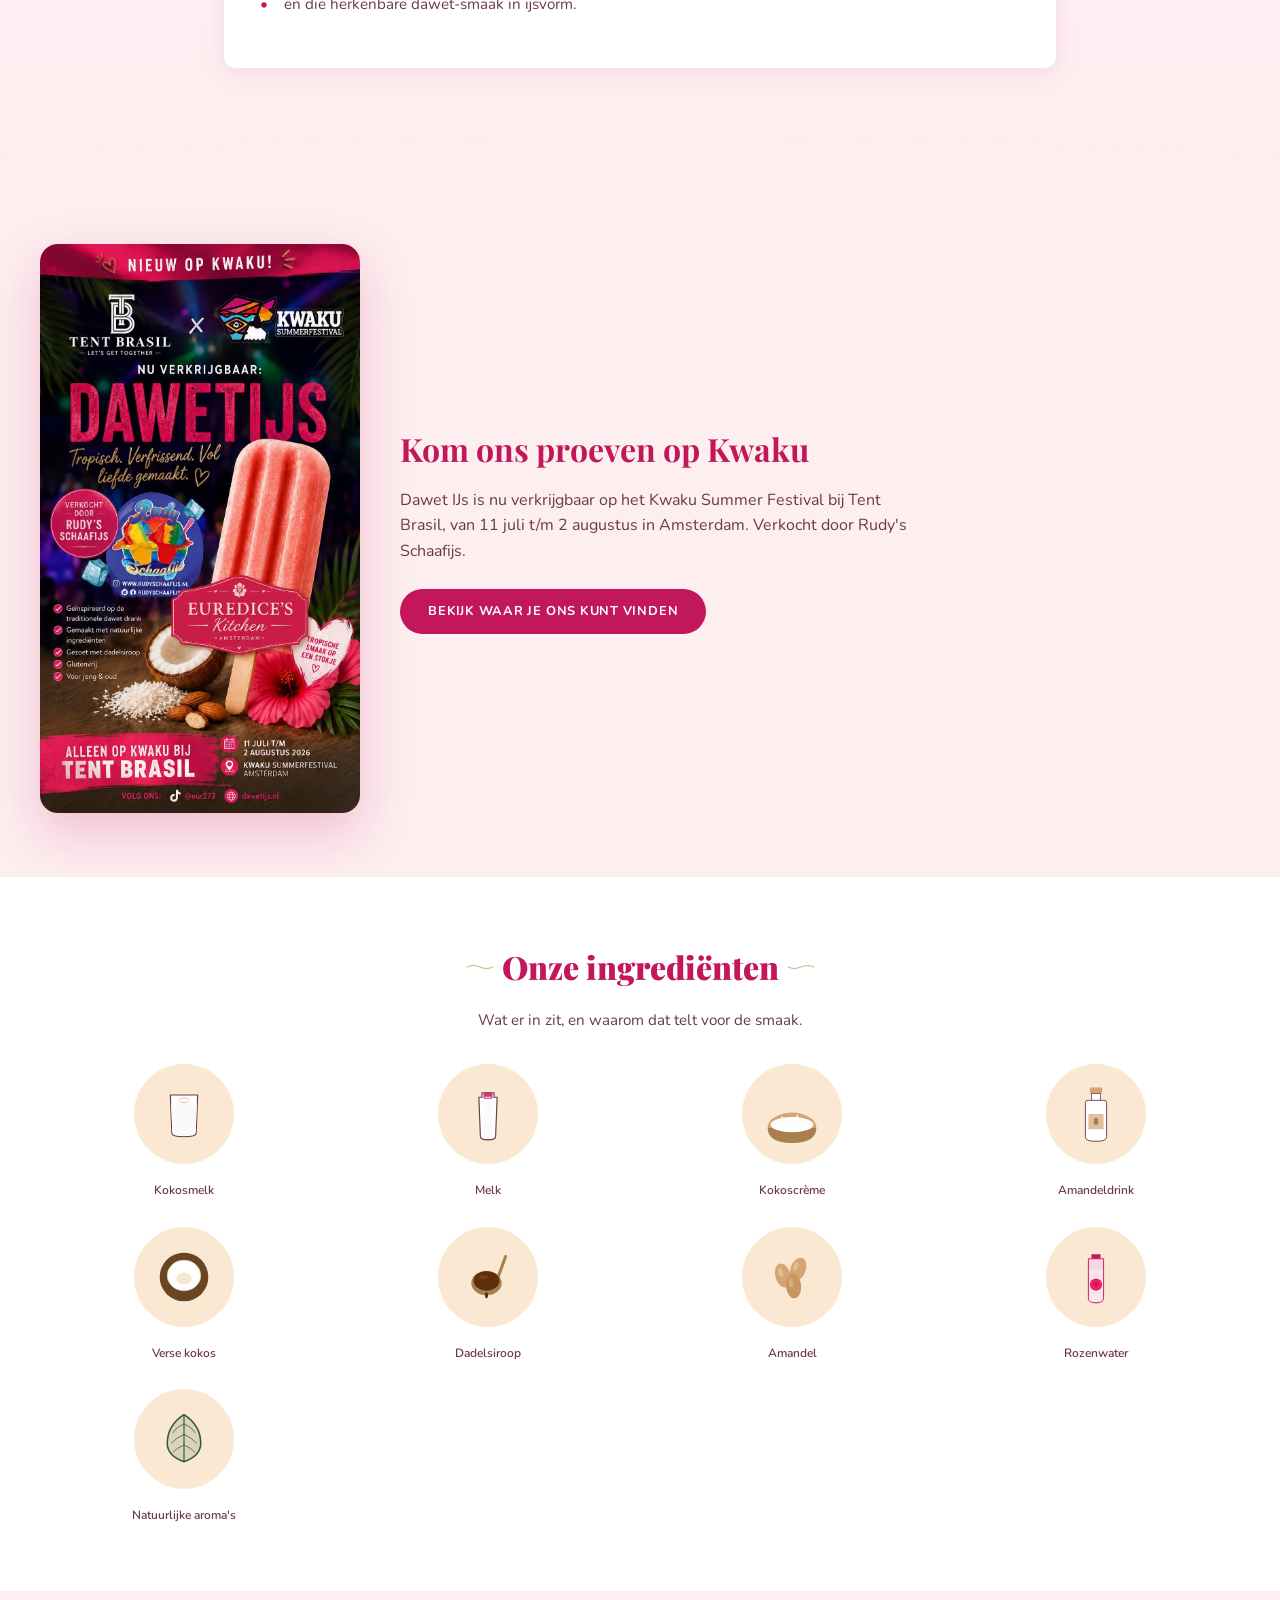
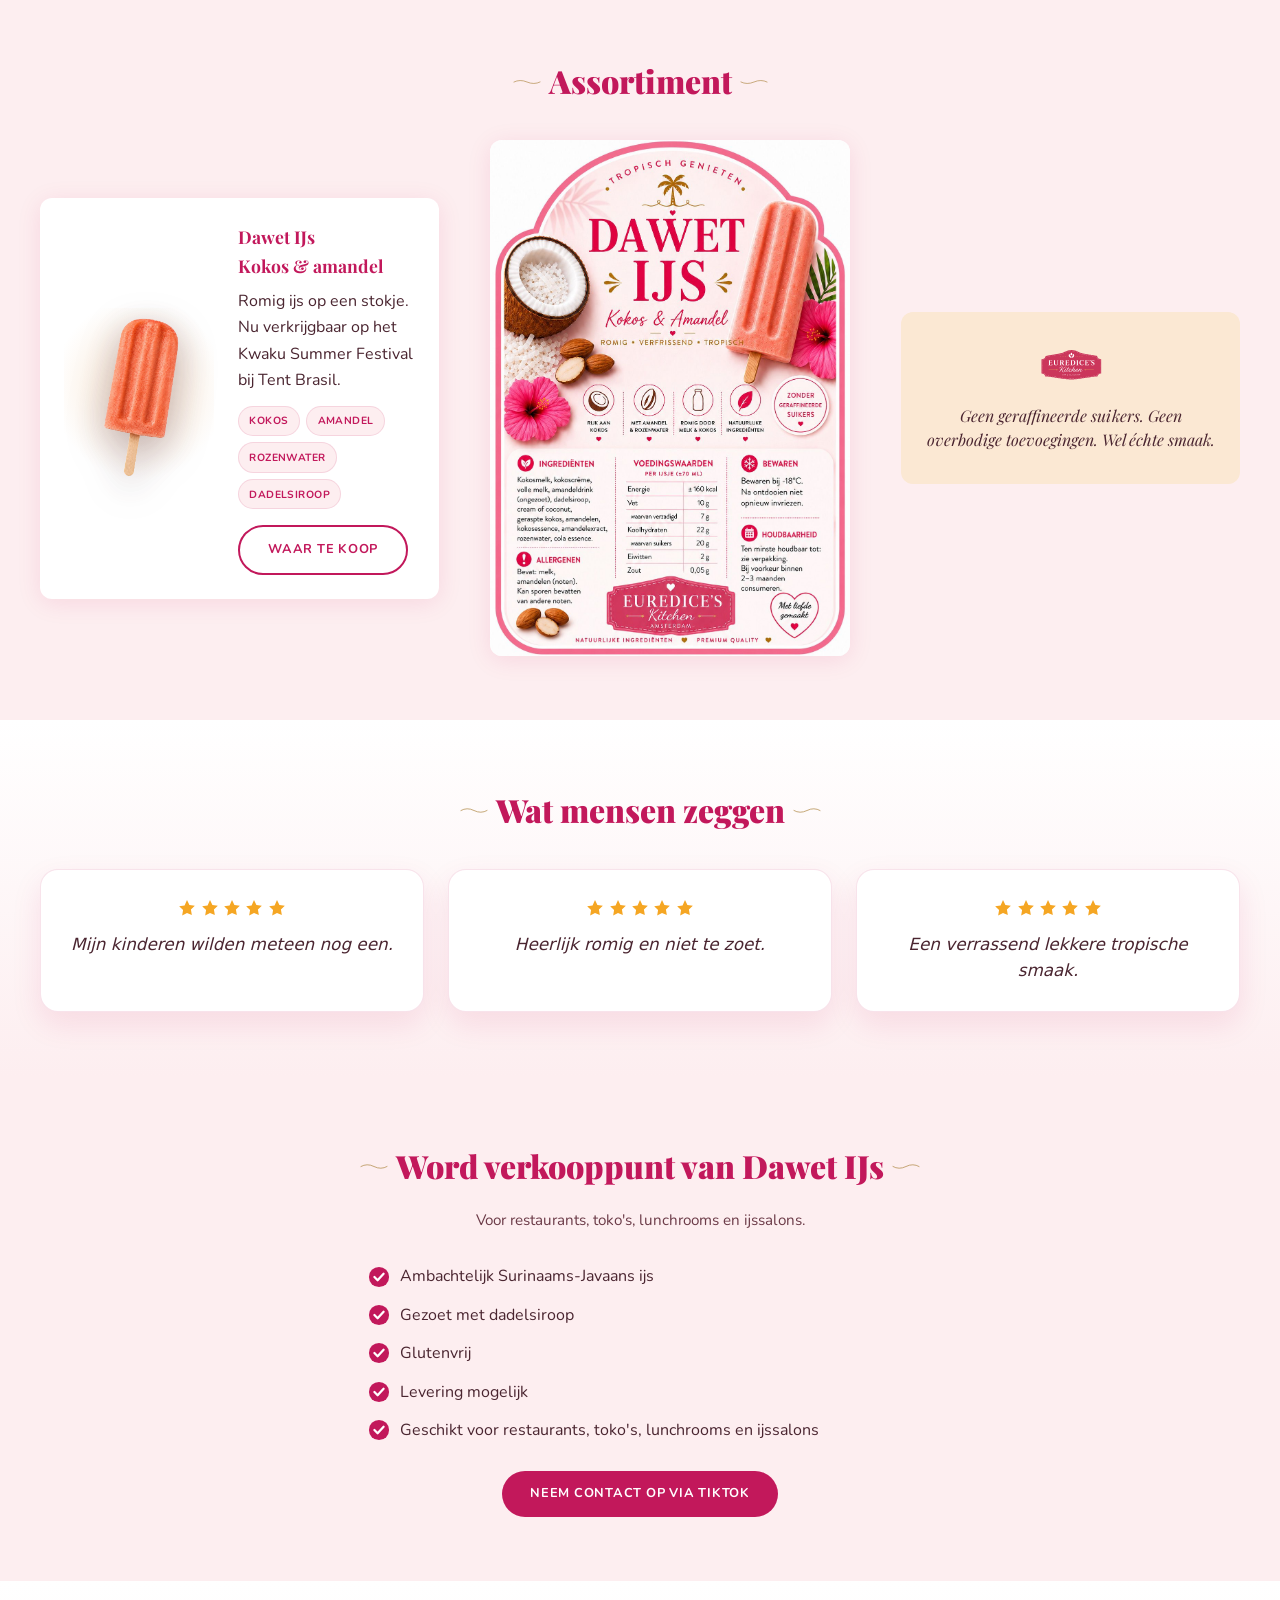
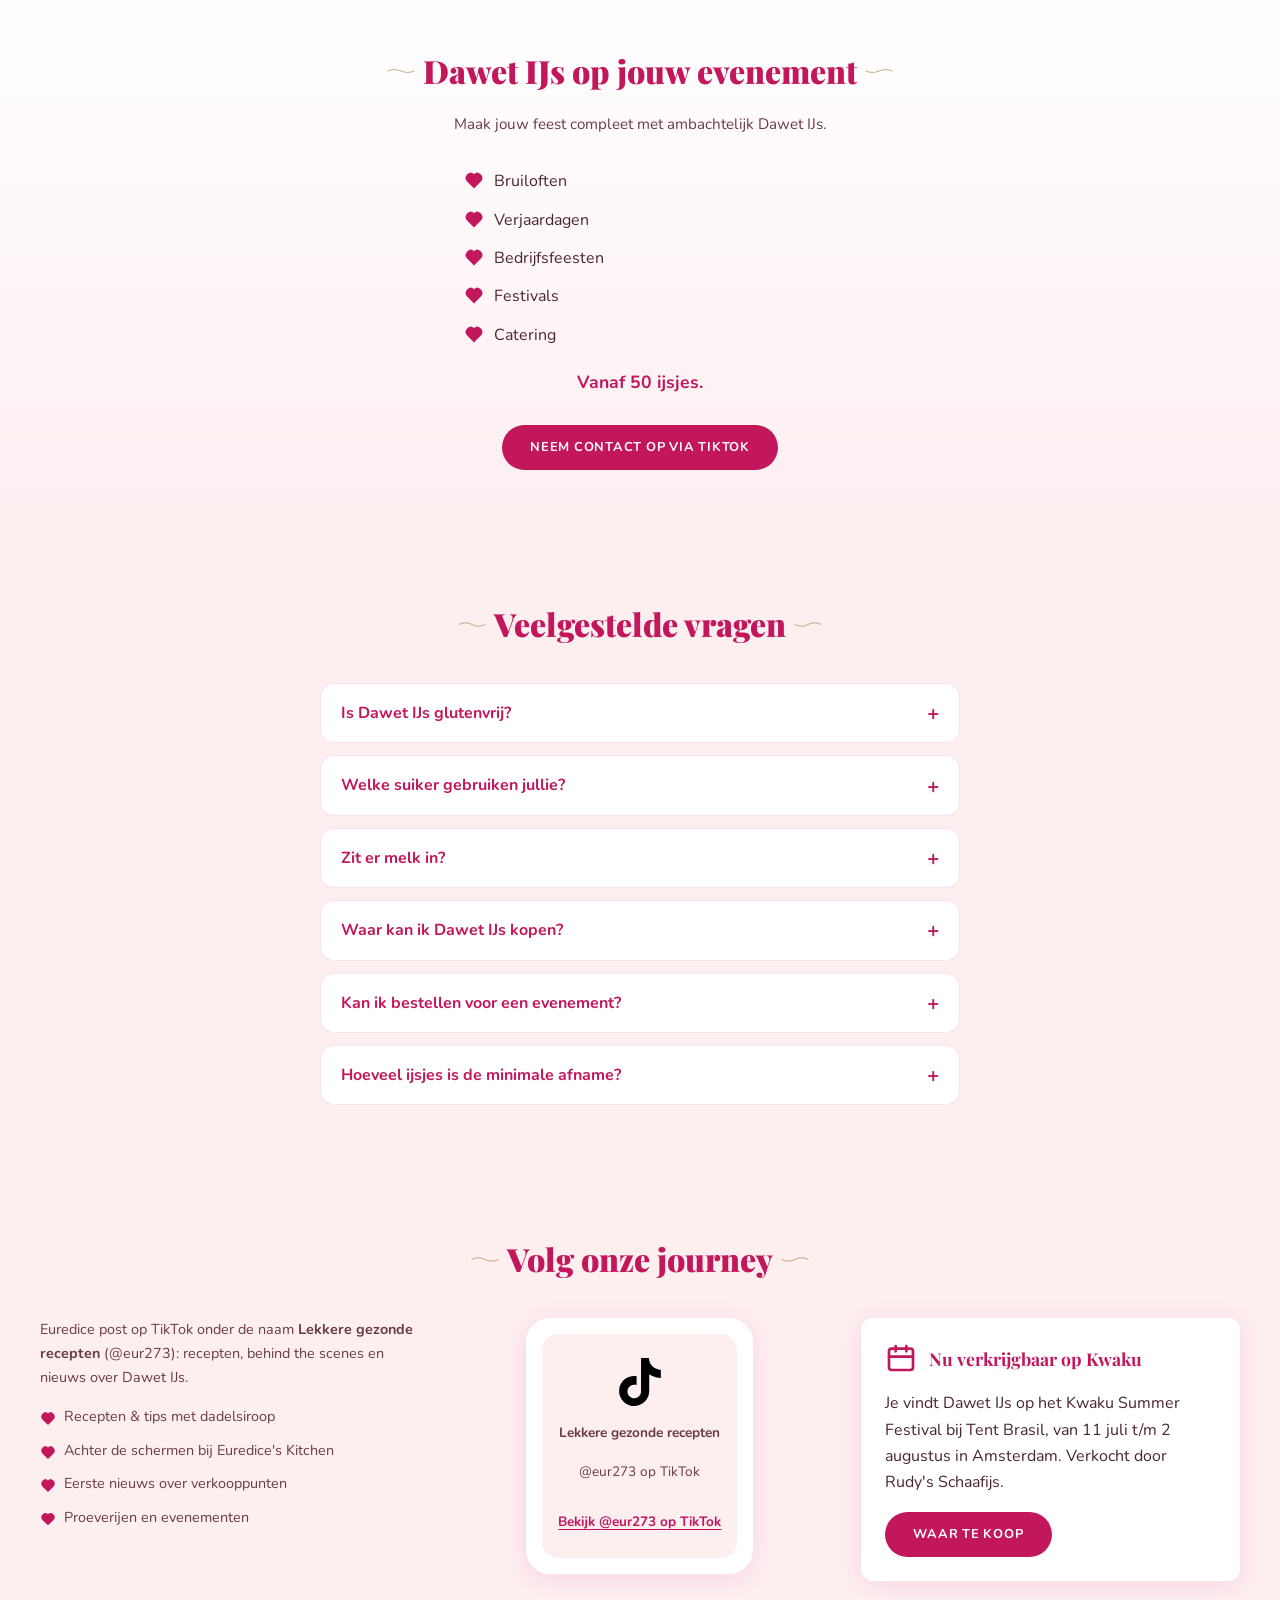
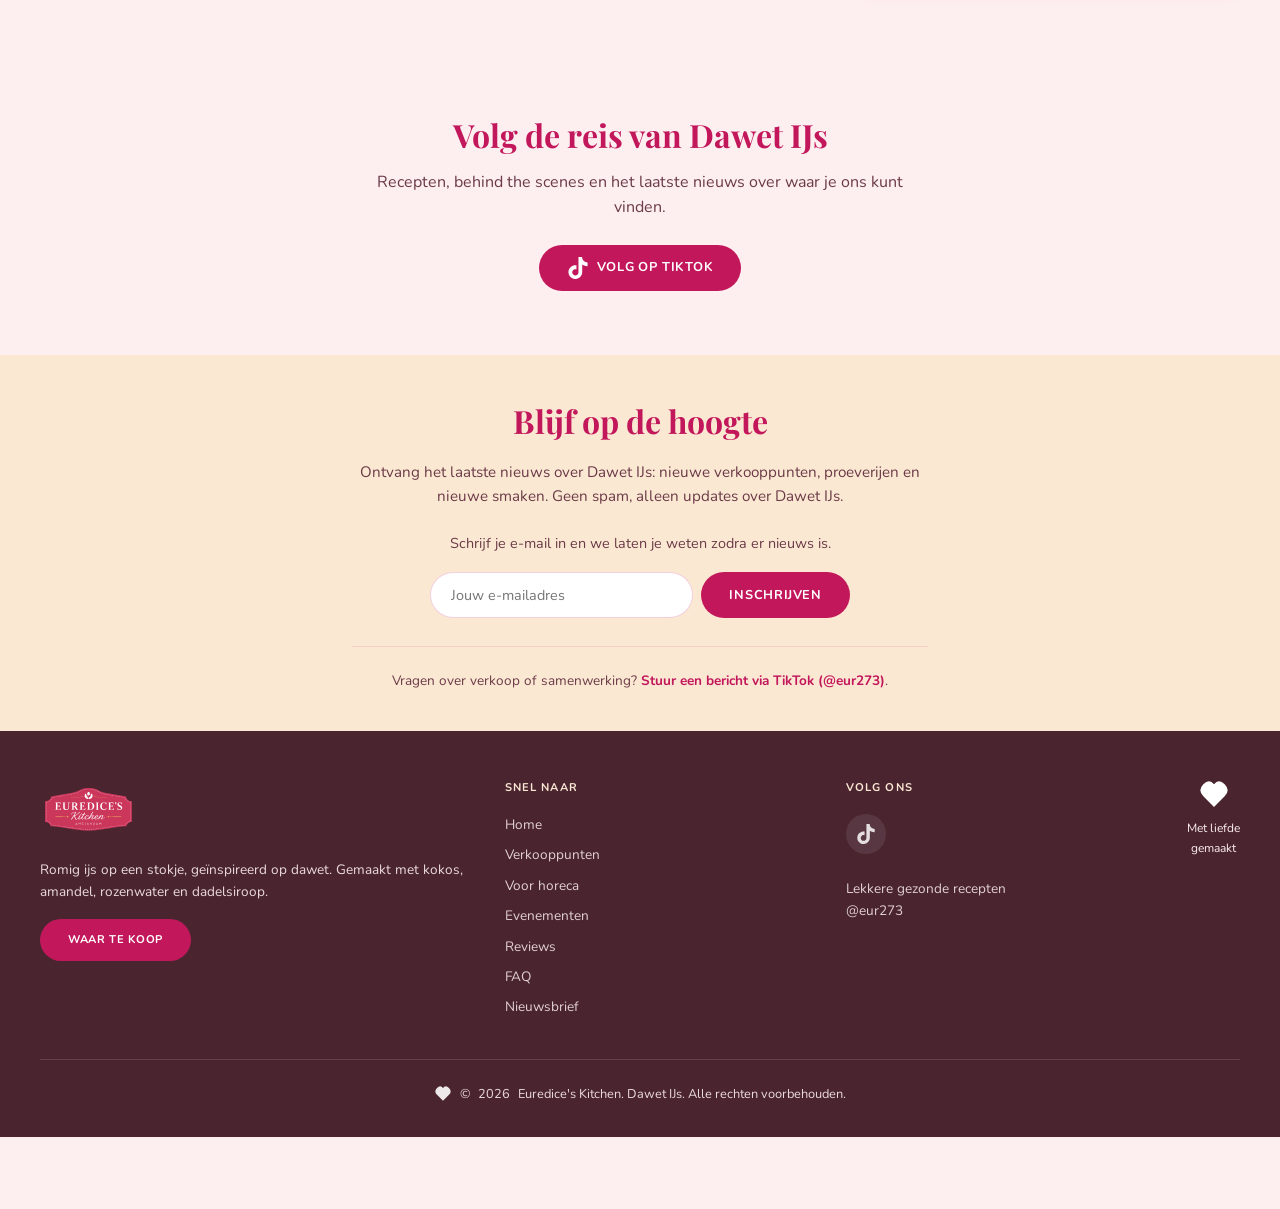
==== commit bbb6f8a6: "Make site commercial for Kwaku: now-available, verkooppunten, reviews, FAQ Hero shows Kwaku flyer wi" ====
--- a/index.html
+++ b/index.html
@@ -3,7 +3,7 @@
 <head>
   <meta charset="UTF-8">
   <meta name="viewport" content="width=device-width, initial-scale=1.0">
-  <meta name="description" content="Dawet IJs: romig ijs op een stokje, geïnspireerd op dawet. Met kokos, amandel, rozenwater en dadelsiroop, zonder geraffineerde suikers. Schrijf je in voor het startnieuws.">
+  <meta name="description" content="Dawet IJs: romig ijs op een stokje, geïnspireerd op dawet. Nu verkrijgbaar op het Kwaku Summer Festival bij Tent Brasil. Met kokos, amandel, rozenwater en dadelsiroop, zonder geraffineerde suikers.">
   <title>Dawet IJs | Romig ijs op een stokje | Euredice's Kitchen</title>
   <link rel="icon" href="assets/logo/euredices-kitchen-logo.svg" type="image/svg+xml">
   <link rel="preconnect" href="https://fonts.googleapis.com">
@@ -21,16 +21,17 @@
       <nav class="main-nav" id="main-nav" aria-label="Hoofdnavigatie">
         <ul>
           <li><a href="/#home">Home</a></li>
-          <li><a href="#waarom">Waarom anders</a></li>
+          <li><a href="#verkooppunten">Verkooppunten</a></li>
+          <li><a href="#horeca">Voor horeca</a></li>
+          <li><a href="#evenementen">Evenementen</a></li>
           <li><a href="#verhaal">Ons verhaal</a></li>
-          <li><a href="#ingredienten">Ingrediënten</a></li>
           <li><a href="#nieuwsbrief">Nieuwsbrief</a></li>
         </ul>
         <p class="nav-mobile-cta">
-          <a href="#nieuwsbrief" class="btn btn-primary">Blijf op de hoogte</a>
+          <a href="#verkooppunten" class="btn btn-primary">Waar te koop</a>
         </p>
       </nav>
-      <a href="#nieuwsbrief" class="btn btn-primary header-cta">Blijf op de hoogte</a>
+      <a href="#verkooppunten" class="btn btn-primary header-cta">Waar te koop</a>
       <button type="button" class="nav-toggle" aria-label="Menu openen" aria-expanded="false" id="nav-toggle">
         <span></span><span></span><span></span>
       </button>
@@ -43,39 +44,32 @@
       <div class="container">
         <div class="hero-grid">
           <div class="hero-content">
-            <p class="hero-badge">Lancering in voorbereiding</p>
+            <p class="hero-badge">Nu verkrijgbaar op Kwaku</p>
             <h1 class="hero-title">Dawet IJs</h1>
             <p class="hero-lead">
-              Romig <strong>ijs op een stokje</strong>, geïnspireerd op <strong>dawet</strong>: de tropische
-              kokosdrank uit de Surinaamse keuken. Smaakprofiel <strong>kokos &amp; amandel</strong>.
+              Dawet IJs is nu <strong>exclusief verkrijgbaar bij Tent Brasil</strong> op het
+              Kwaku Summer Festival. Tropisch. Verfrissend. Vol liefde gemaakt.
             </p>
             <ul class="hero-points">
-              <li>Met kokos, amandel, rozenwater, dadelsiroop en melk</li>
-              <li>Zonder geraffineerde suikers</li>
+              <li>Kwaku Summer Festival, 11 juli t/m 2 augustus, Amsterdam</li>
+              <li>Verkocht door Rudy's Schaafijs bij Tent Brasil</li>
             </ul>
             <div class="hero-actions">
-              <a href="#nieuwsbrief" class="btn btn-primary">Blijf op de hoogte</a>
-              <a href="https://www.tiktok.com/@eur273" class="btn btn-outline" target="_blank" rel="noopener noreferrer">Volg op TikTok</a>
+              <a href="#verkooppunten" class="btn btn-primary">Waar koop ik Dawet IJs?</a>
+              <a href="#horeca" class="btn btn-outline">Word verkooppunt</a>
             </div>
           </div>
           <div class="hero-visual">
-            <div class="hero-product" aria-label="Dawet IJs verpakking kokos en amandel">
-              <picture>
-                <source
-                  type="image/png"
-                  srcset="assets/images/products/verpakking-voorkant.png 768w">
-                <img
-                  class="hero-product__img"
-                  src="assets/images/products/verpakking-voorkant.jpg"
-                  srcset="assets/images/products/verpakking-voorkant.jpg 768w"
-                  sizes="(max-width: 480px) min(90vw, 360px), 420px"
-                  width="768"
-                  height="1024"
-                  alt="Dawet IJs verpakking, kokos en amandel"
-                  fetchpriority="high"
-                  decoding="async">
-              </picture>
-            </div>
+            <a href="#verkooppunten" class="hero-flyer" aria-label="Dawet IJs nu verkrijgbaar op Kwaku bij Tent Brasil">
+              <img
+                class="hero-flyer__img"
+                src="assets/images/flyer-kwaku.jpg"
+                width="941"
+                height="1672"
+                alt="Flyer: Dawet IJs nu verkrijgbaar op Kwaku Summer Festival bij Tent Brasil, 11 juli t/m 2 augustus, Amsterdam"
+                fetchpriority="high"
+                decoding="async">
+            </a>
           </div>
         </div>
 
@@ -101,6 +95,32 @@
           </div>
         </div>
 
+      </div>
+    </section>
+
+    <!-- Verkooppunten -->
+    <section class="section verkooppunten-section" id="verkooppunten">
+      <div class="container">
+        <h2 class="section-title">
+          <img src="assets/icons/ornament-left.svg" alt="" class="ornament" width="28" height="28" aria-hidden="true">
+          Waar te koop
+          <img src="assets/icons/ornament-right.svg" alt="" class="ornament" width="28" height="28" aria-hidden="true">
+        </h2>
+        <p class="section-lead">Nu verkrijgbaar. Kom Dawet IJs proeven op het Kwaku Summer Festival.</p>
+        <div class="verkooppunt-card">
+          <div class="verkooppunt-card__badge">Nu verkrijgbaar</div>
+          <img src="assets/icons/pin.svg" alt="" class="verkooppunt-card__pin" width="40" height="40" aria-hidden="true">
+          <h3 class="verkooppunt-card__title">Kwaku Summer Festival</h3>
+          <ul class="verkooppunt-card__details">
+            <li><strong>Tent Brasil</strong></li>
+            <li>11 juli t/m 2 augustus</li>
+            <li>Amsterdam</li>
+            <li>Verkocht door Rudy's Schaafijs</li>
+          </ul>
+        </div>
+        <p class="verkooppunt-note">
+          Binnenkort ook verkrijgbaar bij geselecteerde restaurants, toko's en evenementen.
+        </p>
       </div>
     </section>
 
@@ -214,6 +234,29 @@
 
     <div class="wave-divider wave-divider--up" aria-hidden="true"></div>
 
+    <!-- Flyer -->
+    <section class="section flyer-section" aria-label="Waar je Dawet IJs kunt vinden">
+      <div class="container flyer-section__inner">
+        <a href="#verkooppunten" class="flyer-section__image" aria-label="Bekijk waar je Dawet IJs kunt vinden">
+          <img
+            src="assets/images/flyer-kwaku.jpg"
+            width="941"
+            height="1672"
+            alt="Flyer: Dawet IJs nu verkrijgbaar op Kwaku Summer Festival bij Tent Brasil, 11 juli t/m 2 augustus, Amsterdam"
+            loading="lazy"
+            decoding="async">
+        </a>
+        <div class="flyer-section__text">
+          <h2>Kom ons proeven op Kwaku</h2>
+          <p>
+            Dawet IJs is nu verkrijgbaar op het Kwaku Summer Festival bij Tent Brasil,
+            van 11 juli t/m 2 augustus in Amsterdam. Verkocht door Rudy's Schaafijs.
+          </p>
+          <a href="#verkooppunten" class="btn btn-primary">Bekijk waar je ons kunt vinden</a>
+        </div>
+      </div>
+    </section>
+
     <!-- Ingredients -->
     <section class="section ingredients-section" id="ingredienten">
       <div class="container">
@@ -292,14 +335,14 @@
             </div>
             <div>
               <h3>Dawet IJs<br>Kokos &amp; amandel</h3>
-              <p>Romig ijs op een stokje. Eerste smaak, nu in voorbereiding voor de lancering.</p>
+              <p>Romig ijs op een stokje. Nu verkrijgbaar op het Kwaku Summer Festival bij Tent Brasil.</p>
               <ul class="flavor-tags">
                 <li>Kokos</li>
                 <li>Amandel</li>
                 <li>Rozenwater</li>
                 <li>Dadelsiroop</li>
               </ul>
-              <a href="#nieuwsbrief" class="btn btn-outline">Meld me bij de lancering</a>
+              <a href="#verkooppunten" class="btn btn-outline">Waar te koop</a>
             </div>
           </article>
           <div class="product-label-card">
@@ -323,6 +366,131 @@
       </div>
     </section>
 
+    <!-- Reviews -->
+    <section class="section section--cream reviews-section" id="reviews">
+      <div class="container">
+        <h2 class="section-title">
+          <img src="assets/icons/ornament-left.svg" alt="" class="ornament" width="28" height="28" aria-hidden="true">
+          Wat mensen zeggen
+          <img src="assets/icons/ornament-right.svg" alt="" class="ornament" width="28" height="28" aria-hidden="true">
+        </h2>
+        <div class="reviews-grid">
+          <article class="review-card">
+            <div class="review-card__stars" aria-label="5 van de 5 sterren">
+              <img src="assets/icons/star.svg" alt="" width="20" height="20">
+              <img src="assets/icons/star.svg" alt="" width="20" height="20">
+              <img src="assets/icons/star.svg" alt="" width="20" height="20">
+              <img src="assets/icons/star.svg" alt="" width="20" height="20">
+              <img src="assets/icons/star.svg" alt="" width="20" height="20">
+            </div>
+            <blockquote>Mijn kinderen wilden meteen nog een.</blockquote>
+          </article>
+          <article class="review-card">
+            <div class="review-card__stars" aria-label="5 van de 5 sterren">
+              <img src="assets/icons/star.svg" alt="" width="20" height="20">
+              <img src="assets/icons/star.svg" alt="" width="20" height="20">
+              <img src="assets/icons/star.svg" alt="" width="20" height="20">
+              <img src="assets/icons/star.svg" alt="" width="20" height="20">
+              <img src="assets/icons/star.svg" alt="" width="20" height="20">
+            </div>
+            <blockquote>Heerlijk romig en niet te zoet.</blockquote>
+          </article>
+          <article class="review-card">
+            <div class="review-card__stars" aria-label="5 van de 5 sterren">
+              <img src="assets/icons/star.svg" alt="" width="20" height="20">
+              <img src="assets/icons/star.svg" alt="" width="20" height="20">
+              <img src="assets/icons/star.svg" alt="" width="20" height="20">
+              <img src="assets/icons/star.svg" alt="" width="20" height="20">
+              <img src="assets/icons/star.svg" alt="" width="20" height="20">
+            </div>
+            <blockquote>Een verrassend lekkere tropische smaak.</blockquote>
+          </article>
+        </div>
+      </div>
+    </section>
+
+    <!-- Voor horeca -->
+    <section class="section horeca-section" id="horeca">
+      <div class="container">
+        <h2 class="section-title">
+          <img src="assets/icons/ornament-left.svg" alt="" class="ornament" width="28" height="28" aria-hidden="true">
+          Word verkooppunt van Dawet IJs
+          <img src="assets/icons/ornament-right.svg" alt="" class="ornament" width="28" height="28" aria-hidden="true">
+        </h2>
+        <p class="section-lead">Voor restaurants, toko's, lunchrooms en ijssalons.</p>
+        <ul class="feature-list">
+          <li><img src="assets/icons/check-circle.svg" alt="" width="22" height="22"><span>Ambachtelijk Surinaams-Javaans ijs</span></li>
+          <li><img src="assets/icons/check-circle.svg" alt="" width="22" height="22"><span>Gezoet met dadelsiroop</span></li>
+          <li><img src="assets/icons/check-circle.svg" alt="" width="22" height="22"><span>Glutenvrij</span></li>
+          <li><img src="assets/icons/check-circle.svg" alt="" width="22" height="22"><span>Levering mogelijk</span></li>
+          <li><img src="assets/icons/check-circle.svg" alt="" width="22" height="22"><span>Geschikt voor restaurants, toko's, lunchrooms en ijssalons</span></li>
+        </ul>
+        <div class="section-cta">
+          <a href="https://www.tiktok.com/@eur273" class="btn btn-primary" target="_blank" rel="noopener noreferrer">Neem contact op via TikTok</a>
+        </div>
+      </div>
+    </section>
+
+    <!-- Evenementen -->
+    <section class="section section--cream evenementen-section" id="evenementen">
+      <div class="container">
+        <h2 class="section-title">
+          <img src="assets/icons/ornament-left.svg" alt="" class="ornament" width="28" height="28" aria-hidden="true">
+          Dawet IJs op jouw evenement
+          <img src="assets/icons/ornament-right.svg" alt="" class="ornament" width="28" height="28" aria-hidden="true">
+        </h2>
+        <p class="section-lead">Maak jouw feest compleet met ambachtelijk Dawet IJs.</p>
+        <ul class="feature-list feature-list--center">
+          <li><img src="assets/icons/heart.svg" alt="" width="20" height="20"><span>Bruiloften</span></li>
+          <li><img src="assets/icons/heart.svg" alt="" width="20" height="20"><span>Verjaardagen</span></li>
+          <li><img src="assets/icons/heart.svg" alt="" width="20" height="20"><span>Bedrijfsfeesten</span></li>
+          <li><img src="assets/icons/heart.svg" alt="" width="20" height="20"><span>Festivals</span></li>
+          <li><img src="assets/icons/heart.svg" alt="" width="20" height="20"><span>Catering</span></li>
+        </ul>
+        <p class="evenementen-minimum">Vanaf 50 ijsjes.</p>
+        <div class="section-cta">
+          <a href="https://www.tiktok.com/@eur273" class="btn btn-primary" target="_blank" rel="noopener noreferrer">Neem contact op via TikTok</a>
+        </div>
+      </div>
+    </section>
+
+    <!-- FAQ -->
+    <section class="section faq-section" id="faq">
+      <div class="container">
+        <h2 class="section-title">
+          <img src="assets/icons/ornament-left.svg" alt="" class="ornament" width="28" height="28" aria-hidden="true">
+          Veelgestelde vragen
+          <img src="assets/icons/ornament-right.svg" alt="" class="ornament" width="28" height="28" aria-hidden="true">
+        </h2>
+        <div class="faq-list">
+          <details class="faq-item">
+            <summary>Is Dawet IJs glutenvrij?</summary>
+            <p>Ja. Dawet IJs is glutenvrij.</p>
+          </details>
+          <details class="faq-item">
+            <summary>Welke suiker gebruiken jullie?</summary>
+            <p>We zoeten met dadelsiroop en gebruiken geen geraffineerde suikers.</p>
+          </details>
+          <details class="faq-item">
+            <summary>Zit er melk in?</summary>
+            <p>Ja, er zit melk in voor een extra romige textuur.</p>
+          </details>
+          <details class="faq-item">
+            <summary>Waar kan ik Dawet IJs kopen?</summary>
+            <p>Op het Kwaku Summer Festival bij Tent Brasil, verkocht door Rudy's Schaafijs. Bekijk <a href="#verkooppunten">waar te koop</a>.</p>
+          </details>
+          <details class="faq-item">
+            <summary>Kan ik bestellen voor een evenement?</summary>
+            <p>Ja, dat kan. Lees meer bij <a href="#evenementen">evenementen</a> of neem contact op via TikTok.</p>
+          </details>
+          <details class="faq-item">
+            <summary>Hoeveel ijsjes is de minimale afname?</summary>
+            <p>Voor evenementen leveren we vanaf 50 ijsjes.</p>
+          </details>
+        </div>
+      </div>
+    </section>
+
     <!-- Journey -->
     <section class="section" id="journey">
       <div class="container">
@@ -355,28 +523,32 @@
           <article class="coming-card" id="lancering">
             <div class="icon-title">
               <img src="assets/icons/calendar.svg" alt="" width="32" height="32">
-              <h3>Lancering in voorbereiding</h3>
+              <h3>Nu verkrijgbaar op Kwaku</h3>
             </div>
             <p>
-              We werken aan de eerste verkooppunten in Nederland. Schrijf je in en ontvang als eerste
-              nieuws over proeverijen, beschikbaarheid en nieuwe smaken.
-            </p>
-            <a href="#nieuwsbrief" class="btn btn-primary">Schrijf je in</a>
-          </article>
-        </div>
-      </div>
-    </section>
-
-    <!-- Teaser -->
-    <section class="teaser-section" aria-label="Aankondiging">
-      <img src="assets/decoratives/hibiscus-large.svg" alt="" class="teaser-decor teaser-decor--left" width="280" height="280" aria-hidden="true">
-      <img src="assets/decoratives/palm-fan.svg" alt="" class="teaser-decor teaser-decor--right" width="200" height="200" aria-hidden="true">
-      <div class="teaser-section__inner">
-        <h2 class="teaser-section__title">Klaar voor de lancering?</h2>
-        <p class="teaser-section__text">Schrijf je in en hoor als eerste waar je Dawet IJs kunt proeven.</p>
-        <a href="#nieuwsbrief" class="btn btn-primary">Blijf op de hoogte</a>
-      </div>
-    </section>
+              Je vindt Dawet IJs op het Kwaku Summer Festival bij Tent Brasil, van 11 juli t/m
+              2 augustus in Amsterdam. Verkocht door Rudy's Schaafijs.
+            </p>
+            <a href="#verkooppunten" class="btn btn-primary">Waar te koop</a>
+          </article>
+        </div>
+      </div>
+    </section>
+
+    <!-- Social -->
+    <section class="section social-section" aria-label="Volg Dawet IJs">
+      <div class="container social-section__inner">
+        <h2 class="social-section__title">Volg de reis van Dawet IJs</h2>
+        <p class="social-section__text">Recepten, behind the scenes en het laatste nieuws over waar je ons kunt vinden.</p>
+        <div class="social-section__buttons">
+          <a href="https://www.tiktok.com/@eur273" class="btn btn-primary social-section__btn" target="_blank" rel="noopener noreferrer">
+            <img src="assets/social/tiktok.svg" alt="" width="22" height="22">
+            Volg op TikTok
+          </a>
+        </div>
+      </div>
+    </section>
+
   </main>
 
   <!-- Contact -->
@@ -384,8 +556,8 @@
     <div class="container contact-section__inner">
       <h2 class="contact-section__title" id="nieuwsbrief">Blijf op de hoogte</h2>
       <p class="contact-section__intro">
-        Ontvang het startnieuws over Dawet IJs: proeverijen, verkooppunten en nieuwe smaken.
-        Geen spam, alleen updates over de lancering.
+        Ontvang het laatste nieuws over Dawet IJs: nieuwe verkooppunten, proeverijen en nieuwe smaken.
+        Geen spam, alleen updates over Dawet IJs.
       </p>
 
       <div class="contact-newsletter">
@@ -419,14 +591,17 @@
             Romig ijs op een stokje, geïnspireerd op dawet. Gemaakt met kokos, amandel, rozenwater
             en dadelsiroop.
           </p>
-          <a href="#nieuwsbrief" class="btn btn-primary footer-brand__cta">Blijf op de hoogte</a>
+          <a href="#verkooppunten" class="btn btn-primary footer-brand__cta">Waar te koop</a>
         </div>
         <div class="footer-col">
           <h4>Snel naar</h4>
           <ul>
             <li><a href="/#home">Home</a></li>
-            <li><a href="#verhaal">Ons verhaal</a></li>
-            <li><a href="#ingredienten">Ingrediënten</a></li>
+            <li><a href="#verkooppunten">Verkooppunten</a></li>
+            <li><a href="#horeca">Voor horeca</a></li>
+            <li><a href="#evenementen">Evenementen</a></li>
+            <li><a href="#reviews">Reviews</a></li>
+            <li><a href="#faq">FAQ</a></li>
             <li><a href="#nieuwsbrief">Nieuwsbrief</a></li>
           </ul>
         </div>
@@ -458,7 +633,7 @@
       <img src="assets/social/tiktok.svg" alt="" width="22" height="22">
       TikTok
     </a>
-    <a href="#nieuwsbrief" class="mobile-bar__cta btn btn-primary">Blijf op de hoogte</a>
+    <a href="#verkooppunten" class="mobile-bar__cta btn btn-primary">Waar te koop</a>
   </aside>
 
   <style>
--- a/css/styles.css
+++ b/css/styles.css
@@ -365,7 +365,12 @@
 
 #nieuwsbrief,
 #waarom,
-#lancering {
+#lancering,
+#verkooppunten,
+#horeca,
+#evenementen,
+#reviews,
+#faq {
   scroll-margin-top: calc(var(--header-h) + 1rem);
 }
 
@@ -1039,53 +1044,6 @@
   font-family: var(--font-serif);
   color: var(--pink-deep);
   font-size: 1.1rem;
-}
-
-/* Tropical teaser */
-.teaser-section {
-  padding: 5rem 0;
-  text-align: center;
-  position: relative;
-  overflow: hidden;
-}
-
-.teaser-section__inner {
-  position: relative;
-  z-index: 1;
-  max-width: 28rem;
-  margin-inline: auto;
-  padding: 0 1rem;
-}
-
-.teaser-section__title {
-  font-family: var(--font-serif);
-  font-size: clamp(1.35rem, 3vw, 1.85rem);
-  color: var(--pink-deep);
-  margin-bottom: 0.5rem;
-}
-
-.teaser-section__text {
-  font-size: 0.95rem;
-  color: var(--text-muted);
-  margin-bottom: 1.25rem;
-  line-height: 1.5;
-}
-
-.teaser-decor {
-  position: absolute;
-  pointer-events: none;
-}
-
-.teaser-decor--left {
-  left: 0;
-  bottom: 0;
-  width: min(280px, 40vw);
-}
-
-.teaser-decor--right {
-  right: 0;
-  top: 0;
-  width: min(200px, 35vw);
 }
 
 /* Contact */
@@ -1466,12 +1424,6 @@
   .newsletter-form .btn {
     width: 100%;
   }
-
-  .teaser-decor--left,
-  .teaser-decor--right {
-    opacity: 0.5;
-    width: min(160px, 35vw);
-  }
 }
 
 @media (max-width: 520px) {
@@ -1511,6 +1463,323 @@
 
   .hero-actions .btn-outline {
     width: 100%;
+  }
+}
+
+/* Hero flyer */
+.hero-flyer {
+  display: block;
+  width: min(100%, 420px);
+  margin-inline: auto;
+  border-radius: 20px;
+  overflow: hidden;
+  box-shadow: 0 24px 60px rgba(194, 24, 91, 0.28);
+  transition: transform 0.25s ease, box-shadow 0.25s ease;
+}
+
+.hero-flyer:hover {
+  transform: translateY(-4px);
+  box-shadow: 0 30px 70px rgba(194, 24, 91, 0.34);
+}
+
+.hero-flyer__img {
+  display: block;
+  width: 100%;
+  height: auto;
+}
+
+/* Verkooppunten */
+.verkooppunt-card {
+  position: relative;
+  max-width: 30rem;
+  margin: 0 auto;
+  background: var(--white);
+  border: 1px solid rgba(194, 24, 91, 0.15);
+  border-radius: 20px;
+  padding: 2.25rem 1.75rem 2rem;
+  text-align: center;
+  box-shadow: 0 16px 40px rgba(194, 24, 91, 0.12);
+}
+
+.verkooppunt-card__badge {
+  display: inline-block;
+  font-size: 0.7rem;
+  font-weight: 700;
+  letter-spacing: 0.1em;
+  text-transform: uppercase;
+  color: var(--white);
+  background: var(--pink-deep);
+  border-radius: var(--radius-pill);
+  padding: 0.35rem 0.9rem;
+  margin-bottom: 1rem;
+}
+
+.verkooppunt-card__pin {
+  display: block;
+  margin: 0 auto 0.5rem;
+}
+
+.verkooppunt-card__title {
+  font-family: var(--font-serif);
+  font-size: 1.5rem;
+  color: var(--pink-deep);
+  margin-bottom: 1rem;
+}
+
+.verkooppunt-card__details {
+  list-style: none;
+  margin: 0;
+  padding: 0;
+  display: grid;
+  gap: 0.4rem;
+}
+
+.verkooppunt-card__details li {
+  font-size: 1rem;
+  color: var(--text);
+}
+
+.verkooppunt-card__details strong {
+  color: var(--pink-deep);
+}
+
+.verkooppunt-note {
+  max-width: 30rem;
+  margin: 1.5rem auto 0;
+  text-align: center;
+  font-size: 0.9rem;
+  color: var(--text-muted);
+  line-height: 1.5;
+}
+
+/* Flyer section (lower on page) */
+.flyer-section__inner {
+  display: grid;
+  grid-template-columns: minmax(0, 320px) 1fr;
+  gap: 2.5rem;
+  align-items: center;
+}
+
+.flyer-section__image {
+  display: block;
+  border-radius: 18px;
+  overflow: hidden;
+  box-shadow: 0 20px 50px rgba(194, 24, 91, 0.22);
+}
+
+.flyer-section__image img {
+  display: block;
+  width: 100%;
+  height: auto;
+}
+
+.flyer-section__text h2 {
+  font-family: var(--font-serif);
+  font-size: clamp(1.5rem, 3vw, 2rem);
+  color: var(--pink-deep);
+  margin-bottom: 0.75rem;
+}
+
+.flyer-section__text p {
+  color: var(--text-muted);
+  line-height: 1.6;
+  margin-bottom: 1.5rem;
+  max-width: 32rem;
+}
+
+/* Reviews */
+.reviews-grid {
+  display: grid;
+  grid-template-columns: repeat(3, 1fr);
+  gap: 1.5rem;
+}
+
+.review-card {
+  background: var(--white);
+  border: 1px solid rgba(194, 24, 91, 0.12);
+  border-radius: 18px;
+  padding: 1.75rem 1.5rem;
+  text-align: center;
+  box-shadow: 0 12px 30px rgba(194, 24, 91, 0.1);
+}
+
+.review-card__stars {
+  display: flex;
+  justify-content: center;
+  gap: 0.15rem;
+  margin-bottom: 0.9rem;
+}
+
+.review-card blockquote {
+  margin: 0;
+  font-size: 1.05rem;
+  font-style: italic;
+  color: var(--text);
+  line-height: 1.5;
+}
+
+/* Feature lists (horeca / evenementen) */
+.feature-list {
+  list-style: none;
+  margin: 0 auto;
+  padding: 0;
+  max-width: 34rem;
+  display: grid;
+  gap: 0.75rem;
+}
+
+.feature-list li {
+  display: flex;
+  align-items: center;
+  gap: 0.65rem;
+  font-size: 1rem;
+  color: var(--text);
+}
+
+.feature-list img {
+  flex-shrink: 0;
+}
+
+.feature-list--center {
+  max-width: 22rem;
+}
+
+.evenementen-minimum {
+  text-align: center;
+  font-weight: 700;
+  color: var(--pink-deep);
+  font-size: 1.1rem;
+  margin-top: 1.25rem;
+}
+
+.section-cta {
+  text-align: center;
+  margin-top: 1.75rem;
+}
+
+/* FAQ */
+.faq-list {
+  max-width: 40rem;
+  margin: 0 auto;
+  display: grid;
+  gap: 0.75rem;
+}
+
+.faq-item {
+  background: var(--white);
+  border: 1px solid rgba(194, 24, 91, 0.12);
+  border-radius: 14px;
+  padding: 0 1.25rem;
+}
+
+.faq-item summary {
+  list-style: none;
+  cursor: pointer;
+  padding: 1rem 0;
+  font-weight: 700;
+  color: var(--pink-deep);
+  position: relative;
+  padding-right: 2rem;
+}
+
+.faq-item summary::-webkit-details-marker {
+  display: none;
+}
+
+.faq-item summary::after {
+  content: "+";
+  position: absolute;
+  right: 0;
+  top: 50%;
+  transform: translateY(-50%);
+  font-size: 1.3rem;
+  color: var(--pink-deep);
+  line-height: 1;
+}
+
+.faq-item[open] summary::after {
+  content: "\2212";
+}
+
+.faq-item p {
+  margin: 0 0 1rem;
+  color: var(--text-muted);
+  line-height: 1.6;
+}
+
+.faq-item a {
+  color: var(--pink-deep);
+  font-weight: 700;
+}
+
+/* Social section */
+.social-section {
+  text-align: center;
+}
+
+.social-section__inner {
+  max-width: 34rem;
+}
+
+.social-section__title {
+  font-family: var(--font-serif);
+  font-size: clamp(1.5rem, 3vw, 2rem);
+  color: var(--pink-deep);
+  margin-bottom: 0.5rem;
+}
+
+.social-section__text {
+  color: var(--text-muted);
+  line-height: 1.6;
+  margin-bottom: 1.5rem;
+}
+
+.social-section__buttons {
+  display: flex;
+  justify-content: center;
+  gap: 0.75rem;
+  flex-wrap: wrap;
+}
+
+.social-section__btn {
+  display: inline-flex;
+  align-items: center;
+  gap: 0.5rem;
+}
+
+.social-section__btn img {
+  filter: brightness(0) invert(1);
+}
+
+@media (max-width: 900px) {
+  .flyer-section__inner {
+    grid-template-columns: 1fr;
+    justify-items: center;
+    text-align: center;
+  }
+
+  .flyer-section__image {
+    width: min(320px, 80vw);
+  }
+
+  .flyer-section__text p {
+    margin-inline: auto;
+  }
+
+  .reviews-grid {
+    grid-template-columns: 1fr;
+    max-width: 32rem;
+    margin-inline: auto;
+  }
+}
+
+@media (max-width: 520px) {
+  .hero-flyer {
+    width: min(88vw, 340px);
+  }
+
+  .verkooppunt-card {
+    padding: 1.75rem 1.25rem;
   }
 }
 
